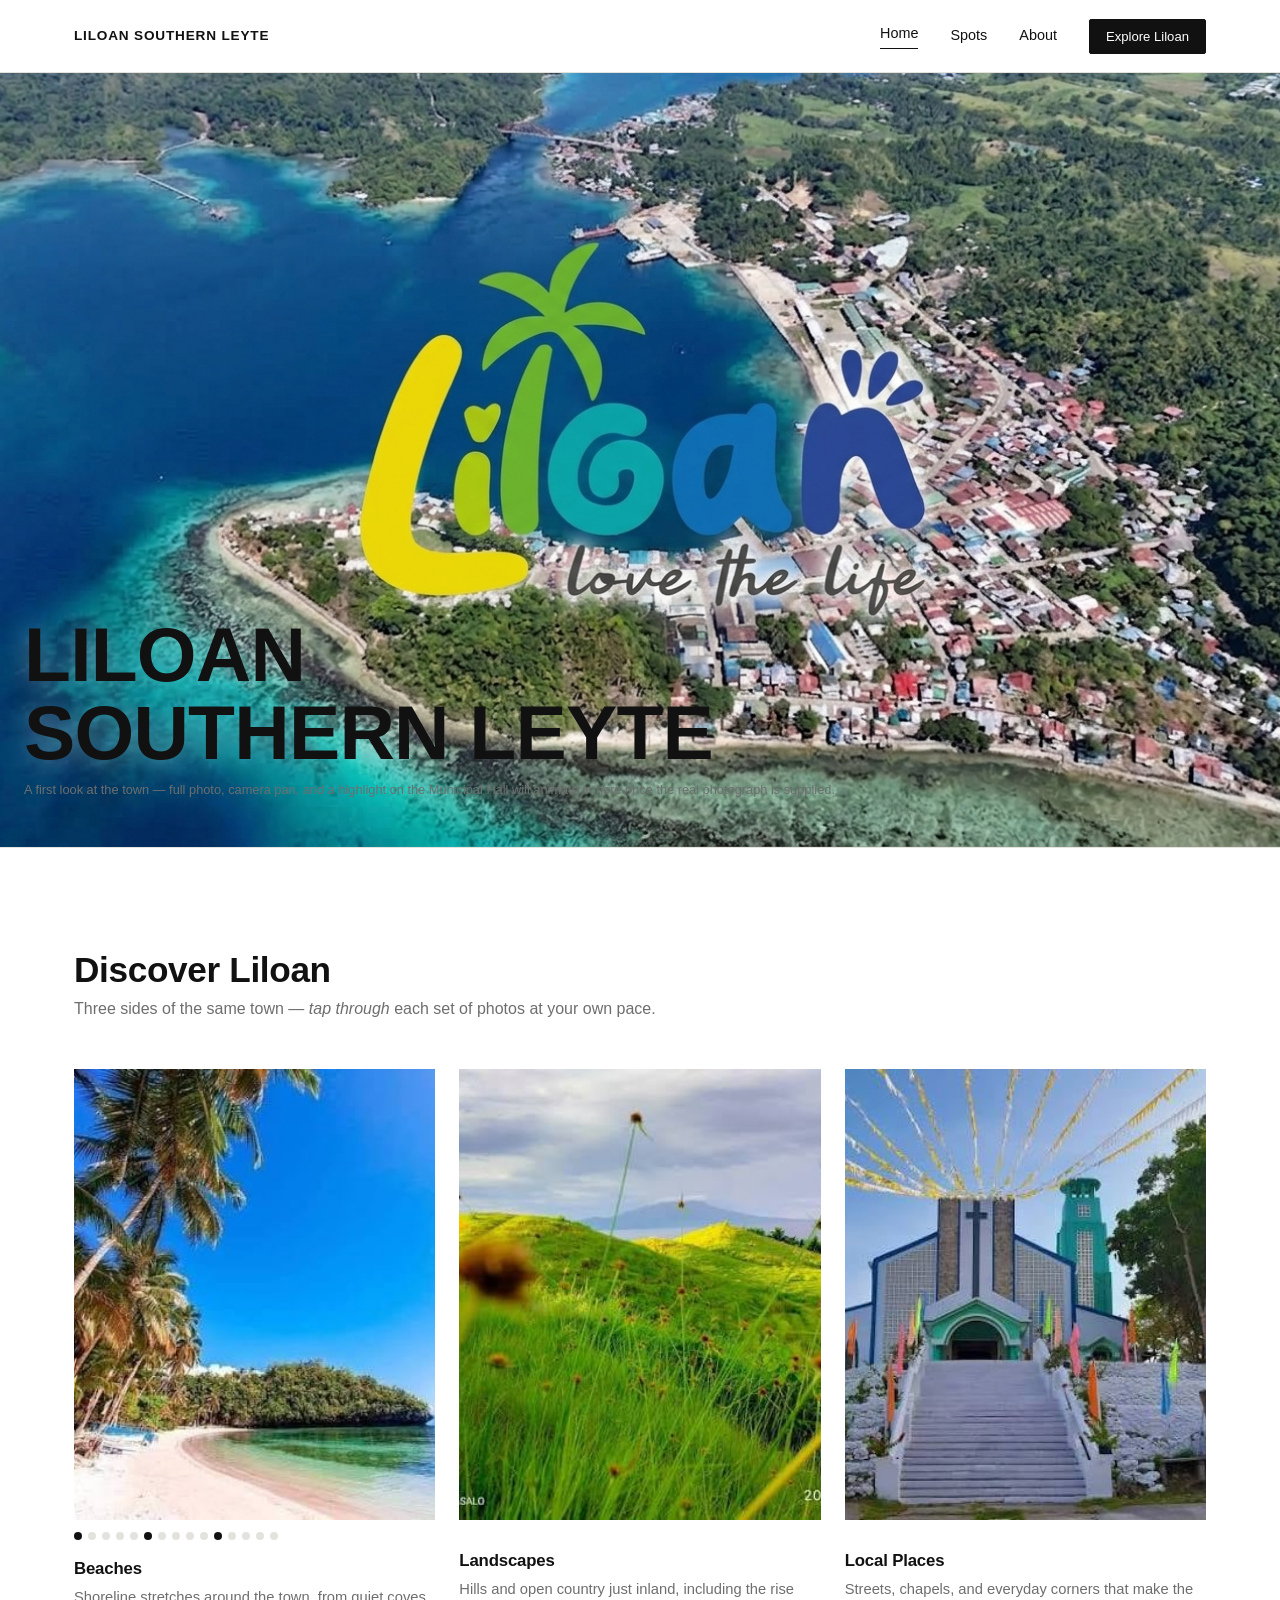
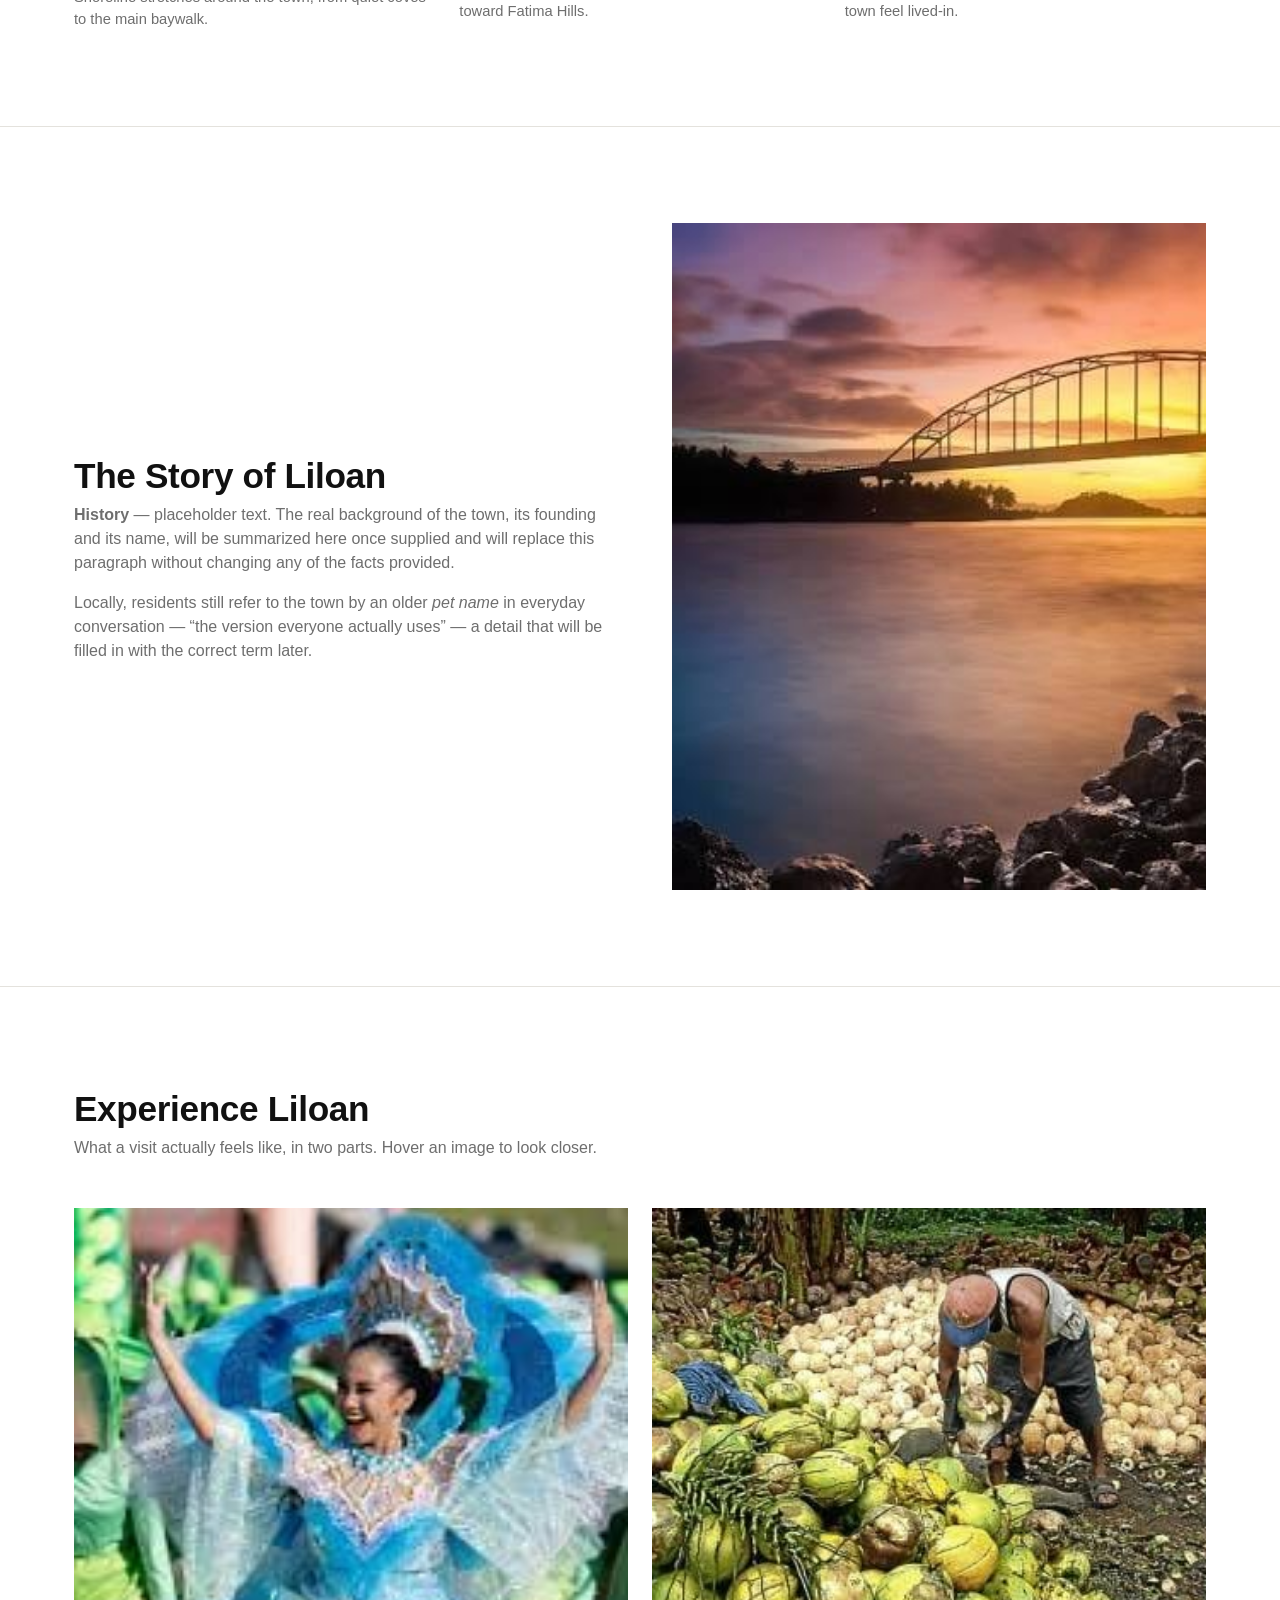
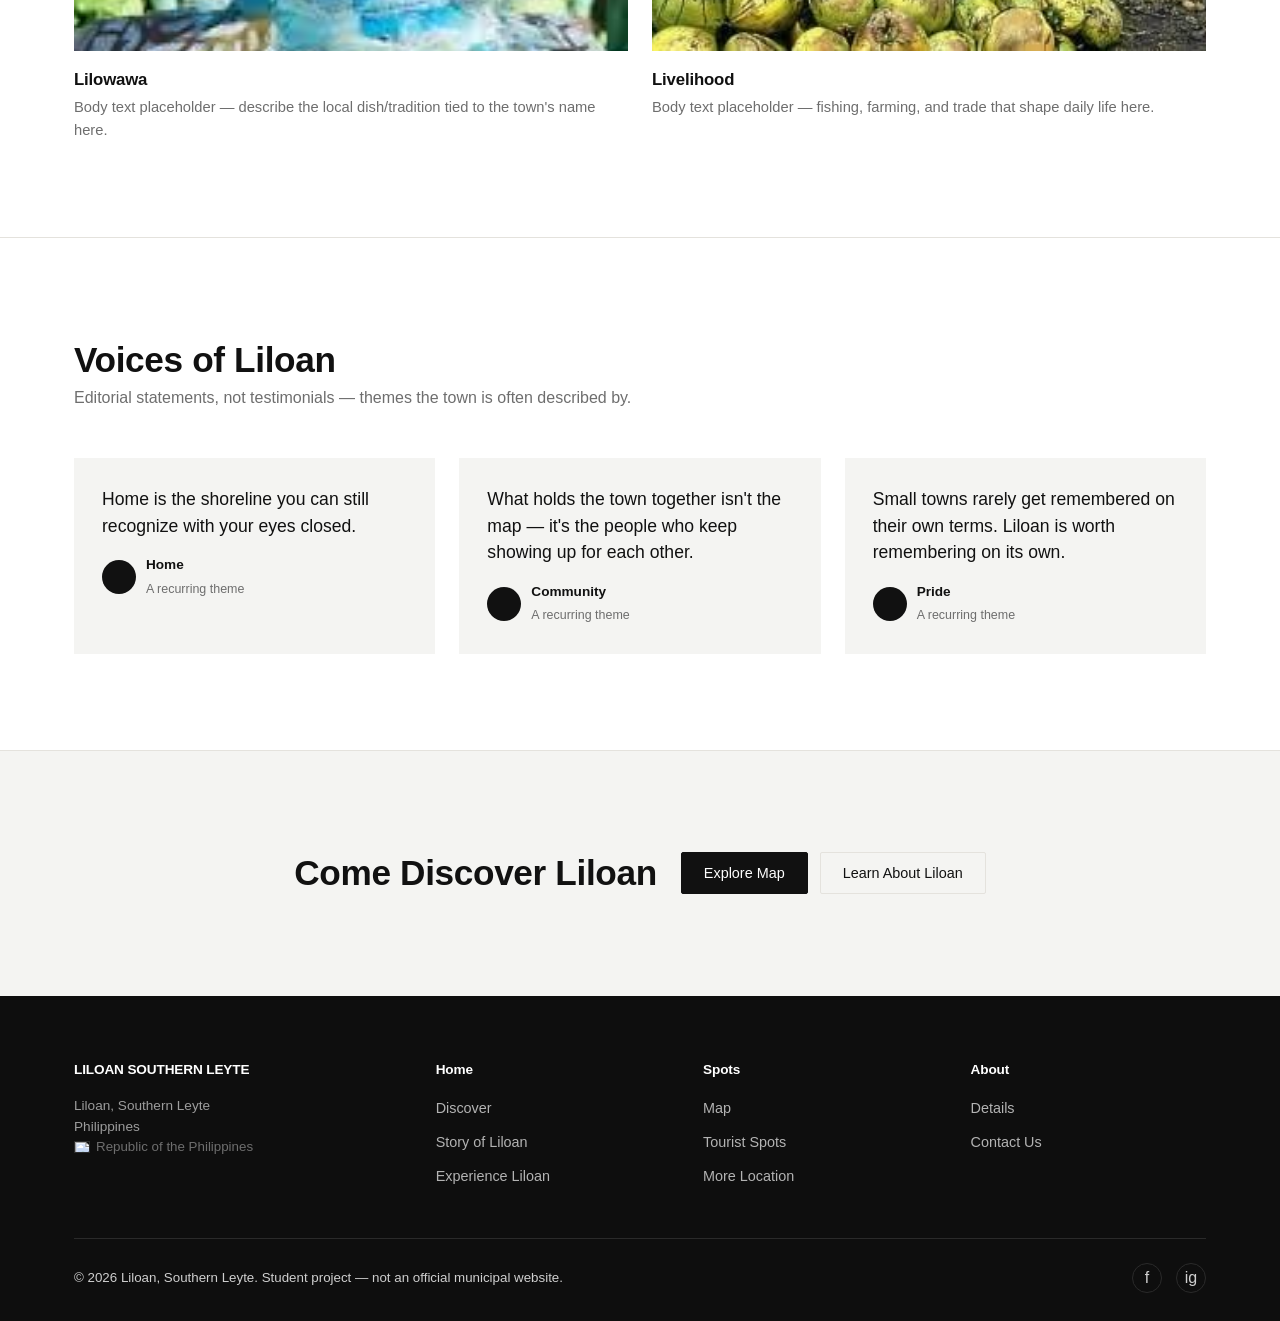
==== index.html @ 92323615 "Updated Webpage" ====
<!DOCTYPE html>
<html lang="en">
<head>
<meta charset="UTF-8">
<meta name="viewport" content="width=device-width, initial-scale=1.0">
<!-- Page title: assignment requirement <title> -->
<title>Liloan, Southern Leyte — My Hometown</title>
<link rel="icon" href="assets/icons/favicon.ico" type="image/x-icon">
<link rel="stylesheet" href="css/style.css">
</head>
<body>

<!-- ============================= HEADER / NAV ============================= -->
<header class="site-header">
  <div class="wrap">
    <a href="index.html" class="wordmark" title="Back to homepage">LILOAN SOUTHERN LEYTE</a>

    <button class="nav-toggle" id="navToggle" aria-label="Toggle menu" aria-expanded="false">
      <span></span><span></span><span></span>
    </button>

    <!-- Bookmarks: in-page anchors on the home page itself -->
    <nav class="main-nav" id="mainNav">
      <a href="index.html" aria-current="page" title="Home" target="_self">Home</a>
      <a href="map.html" title="See the tourist spots on the map">Spots</a>
      <a href="about.html" title="About Liloan">About</a>
      <button class="btn btn-primary btn-sm" onclick="location.href='map.html'">Explore Liloan</button>
    </nav>
  </div>
</header>

<!-- ============================= HERO ============================= -->
<!-- Hero photo is a placeholder. Replace assets/images/hero/hero_liloan_view.jpg
     with the real photograph; keep the same filename or update the src below. -->
<section class="hero" style="padding:0;">
  <picture>
    <source media="(max-width: 680px)" srcset="assets/images/hero/hero_liloan_view.jpg">
    <img src="assets/images/hero/hero_liloan_view.jpg"
         alt="Placeholder hero photograph — to be replaced with a view of Liloan featuring the Municipal Hall"
         width="1600" height="1000">
  </picture>
  <div class="hero-copy">
    <h1>LILOAN<br>SOUTHERN LEYTE</h1>
    <p class="hero-hall-note">A first look at the town — full photo, camera pan, and a highlight on the Municipal Hall will animate in here once the real photograph is supplied.</p>
  </div>
</section>

<!-- ============================= DISCOVER LILOAN ============================= -->
<section id="discover">
  <div class="wrap">
    <div class="section-head">
      <h2>Discover Liloan</h2>
      <p>Three sides of the same town — <em>tap through</em> each set of photos at your own pace.</p>
    </div>

    <div class="discover-grid">

      <!-- Beaches gallery -->
      <div class="gallery" data-gallery data-autoplay="4200">
        <div class="gallery-frame">
          <img src="assets/images/discover/beaches/Beach_1.jpg" alt="Beaches in Liloan — photo 1" width="1200" height="1500" class="is-active">
          <img src="assets/images/discover/beaches/Beach_2.jpg" alt="Beaches in Liloan — photo 2" width="1200" height="1500">
          <img src="assets/images/discover/beaches/Beach_3.jpg" alt="Beaches in Liloan — photo 3" width="1200" height="1500">
          <img src="assets/images/discover/beaches/Beach_4.jpg" alt="Beaches in Liloan — photo 4" width="1200" height="1500">
          <img src="assets/images/discover/beaches/Beach_5.jpg" alt="Beaches in Liloan — photo 5" width="1200" height="1500">
        </div>
        <div class="gallery-dots" data-dots></div>
        <h3>Beaches</h3>
        <p>Shoreline stretches around the town, from quiet coves to the main baywalk.</p>
      </div>

      <!-- Landscapes gallery -->
      <div class="gallery" data-gallery data-autoplay="4800">
        <div class="gallery-frame">
          <img src="assets/images/discover/landscapes/Landscape_1.jpg" alt="Landscapes in Liloan — photo 1" width="1200" height="1500" class="is-active">
          <img src="assets/images/discover/landscapes/Landscape_2.jpg" alt="Landscapes in Liloan — photo 2" width="1200" height="1500">
          <img src="assets/images/discover/landscapes/Landscape_3.jpg" alt="Landscapes in Liloan — photo 3" width="1200" height="1500">
          <img src="assets/images/discover/landscapes/Landscape_4.jpg" alt="Landscapes in Liloan — photo 4" width="1200" height="1500">
          <img src="assets/images/discover/landscapes/Landscape_5.jpg" alt="Landscapes in Liloan — photo 5" width="1200" height="1500">
        </div>
        <div class="gallery-dots" data-dots></div>
        <h3>Landscapes</h3>
        <p>Hills and open country just inland, including the rise toward Fatima Hills.</p>
      </div>

      <!-- Local Places gallery -->
      <div class="gallery" data-gallery data-autoplay="5300">
        <div class="gallery-frame">
          <img src="assets/images/discover/local/Local_Places_1.jpg" alt="Local places in Liloan — photo 1" width="1200" height="1500" class="is-active">
          <img src="assets/images/discover/local/Local_Places_2.jpg" alt="Local places in Liloan — photo 2" width="1200" height="1500">
          <img src="assets/images/discover/local/Local_Places_3.jpg" alt="Local places in Liloan — photo 3" width="1200" height="1500">
          <img src="assets/images/discover/local/Local_Places_4.jpg" alt="Local places in Liloan — photo 4" width="1200" height="1500">
          <img src="assets/images/discover/local/Local_Places_5.jpg" alt="Local places in Liloan — photo 5" width="1200" height="1500">
        </div>
        <div class="gallery-dots" data-dots></div>
        <h3>Local Places</h3>
        <p>Streets, chapels, and everyday corners that make the town feel lived-in.</p>
      </div>

    </div>
  </div>
</section>

<!-- ============================= THE STORY OF LILOAN ============================= -->
<section id="story">
  <div class="wrap story-grid">
    <div>
      <h2>The Story of Liloan</h2>
      <p><b>History</b> — placeholder text. The real background of the town, its founding and its name, will be summarized here once supplied and will replace this paragraph without changing any of the facts provided.</p>
      <p>Locally, residents still refer to the town by an older <i>pet name</i> in everyday conversation — <q>the version everyone actually uses</q> — a detail that will be filled in with the correct term later.</p>
    </div>
    <div class="story-photo">
      <img src="assets/images/story/story_photo.jpg" alt="Placeholder photograph to accompany the history of Liloan" width="900" height="1100">
    </div>
  </div>
</section>

<!-- ============================= EXPERIENCE LILOAN ============================= -->
<section id="experience">
  <div class="wrap">
    <div class="section-head">
      <h2>Experience Liloan</h2>
      <p>What a visit actually feels like, in two parts. Hover an image to look closer.</p>
    </div>
    <div class="experience-grid">

      <div class="experience-card">
        <div class="experience-frame" data-gallery data-autoplay="3600">
          <img src="assets/images/experience/lilowawa_1.jpg" alt="Lilowawa experience — photo 1" width="1000" height="750" class="is-active">
          <img src="assets/images/experience/lilowawa_2.jpg" alt="Lilowawa experience — photo 2" width="1000" height="750">
          <img src="assets/images/experience/lilowawa_3.jpg" alt="Lilowawa experience — photo 3" width="1000" height="750">
          <!-- Animated GIF placeholder, required by the assignment -->
          <img src="assets/images/experience/wave-loop-placeholder.gif" alt="Animated placeholder — replace with a real motion clip or GIF of Lilowawa" width="600" height="400">
        </div>
        <h3>Lilowawa</h3>
        <p>Body text placeholder — describe the local dish/tradition tied to the town's name here.</p>
      </div>

      <div class="experience-card">
        <div class="experience-frame" data-gallery data-autoplay="4100">
          <img src="assets/images/experience/livelihood_1.jpg" alt="Livelihood in Liloan — photo 1" width="1000" height="750" class="is-active">
          <img src="assets/images/experience/livelihood_2.jpg" alt="Livelihood in Liloan — photo 2" width="1000" height="750">
        </div>
        <h3>Livelihood</h3>
        <p>Body text placeholder — fishing, farming, and trade that shape daily life here.</p>
      </div>

    </div>
  </div>
</section>

<!-- ============================= VOICES OF LILOAN ============================= -->
<section id="voices">
  <div class="wrap">
    <div class="section-head">
      <h2>Voices of Liloan</h2>
      <p>Editorial statements, not testimonials — themes the town is often described by.</p>
    </div>
    <div class="voices-grid">

      <div class="voice-card">
        <blockquote>Home is the shoreline you can still recognize with your eyes closed.</blockquote>
        <div class="voice-meta">
          <span class="dot" aria-hidden="true"></span>
          <div><strong>Home</strong><span>A recurring theme</span></div>
        </div>
      </div>

      <div class="voice-card">
        <blockquote>What holds the town together isn't the map — it's the people who keep showing up for each other.</blockquote>
        <div class="voice-meta">
          <span class="dot" aria-hidden="true"></span>
          <div><strong>Community</strong><span>A recurring theme</span></div>
        </div>
      </div>

      <div class="voice-card">
        <blockquote>Small towns rarely get remembered on their own terms. Liloan is worth remembering on its own.</blockquote>
        <div class="voice-meta">
          <span class="dot" aria-hidden="true"></span>
          <div><strong>Pride</strong><span>A recurring theme</span></div>
        </div>
      </div>

    </div>
  </div>
</section>

<!-- ============================= FINAL CTA ============================= -->
<section class="cta">
  <div class="wrap cta">
    <h2>Come Discover Liloan</h2>
    <div class="cta-actions">
      <button class="btn btn-primary" onclick="location.href='map.html'">Explore Map</button>
      <button class="btn btn-secondary" onclick="location.href='about.html'">Learn About Liloan</button>
    </div>
  </div>
</section>

<!-- ============================= FOOTER ============================= -->
<footer class="site-footer">
  <div class="wrap">
    <div class="footer-top">
      <div class="footer-brand">
        <h4>LILOAN SOUTHERN LEYTE</h4>
        <address>
          Liloan, Southern Leyte<br>
          Philippines
        </address>
        <p class="flag-credit">
          <!-- Image-as-link + absolute image URL, both assignment requirements -->
          <a href="https://en.wikipedia.org/wiki/Philippines" target="_blank" title="About the Philippines">
            <img src="https://upload.wikimedia.org/wikipedia/commons/9/99/Flag_of_the_Philippines.svg" alt="Flag of the Philippines" width="16" height="11">
          </a>
          <small>Republic of the Philippines</small>
        </p>
      </div>
      <div>
        <h4>Home</h4>
        <ul>
          <li><a href="index.html#discover">Discover</a></li>
          <li><a href="index.html#story">Story of Liloan</a></li>
          <li><a href="index.html#experience">Experience Liloan</a></li>
        </ul>
      </div>
      <div>
        <h4>Spots</h4>
        <ul>
          <li><a href="map.html">Map</a></li>
          <li><a href="map.html#tourist-spots">Tourist Spots</a></li>
          <li><a href="map.html#must-visit">More Location</a></li>
        </ul>
      </div>
      <div>
        <h4>About</h4>
        <ul>
          <li><a href="about.html#details">Details</a></li>
          <li><a href="about.html#contact">Contact Us</a></li>
        </ul>
      </div>
    </div>
    <div class="footer-bottom">
      <small>&copy; 2026 Liloan, Southern Leyte. Student project — not an official municipal website.</small>
      <div class="social-row">
        <a href="https://facebook.com" target="_blank" title="Facebook (placeholder link)">f</a>
        <a href="https://instagram.com" target="_blank" title="Instagram (placeholder link)">ig</a>
      </div>
    </div>
  </div>
</footer>

<script>
  // Mobile nav toggle
  var navToggle = document.getElementById('navToggle');
  var mainNav = document.getElementById('mainNav');
  navToggle.addEventListener('click', function () {
    var open = mainNav.classList.toggle('is-open');
    navToggle.setAttribute('aria-expanded', open);
  });

  // Independent crossfade galleries: each [data-gallery] cycles its own <img> set
  // and, if it has .gallery-dots, builds click-to-jump dots. Each instance keeps
  // its own state, so Beaches/Landscapes/Local Places never share a timer.
  document.querySelectorAll('[data-gallery]').forEach(function (gallery) {
    var images = gallery.querySelectorAll('img');
    var dotsWrap = gallery.parentElement.querySelector('[data-dots]');
    var index = 0;

    if (dotsWrap) {
      images.forEach(function (img, i) {
        var dot = document.createElement('button');
        dot.type = 'button';
        dot.setAttribute('aria-label', 'Show photo ' + (i + 1));
        if (i === 0) dot.classList.add('is-active');
        dot.addEventListener('click', function () { show(i); });
        dotsWrap.appendChild(dot);
      });
    }

    function show(i) {
      images[index].classList.remove('is-active');
      if (dotsWrap) dotsWrap.children[index].classList.remove('is-active');
      index = i;
      images[index].classList.add('is-active');
      if (dotsWrap) dotsWrap.children[index].classList.add('is-active');
    }

    var delay = parseInt(gallery.getAttribute('data-autoplay'), 10) || 4000;
    setInterval(function () { show((index + 1) % images.length); }, delay);
  });
</script>
</body>
</html>
---- css/style.css ----
/* ==========================================================================
   LILOAN, SOUTHERN LEYTE — shared stylesheet
   One file used by index.html, map.html and about.html.
   ========================================================================== */

/* ---- Design tokens ------------------------------------------------------ */
:root {
  --ink: #111111;        /* primary text / black buttons */
  --ink-soft: #3a3a3a;    /* secondary headings on dark */
  --muted: #6e6e6e;       /* body copy on light */
  --paper: #ffffff;       /* page background */
  --panel: #f4f4f2;       /* soft light panel background */
  --line: #e4e2dd;        /* hairline borders/dividers */
  --dark: #0e0e0e;        /* footer / dark sections */
  --dark-line: #2a2a2a;   /* borders on dark sections */

  --font: -apple-system, "Segoe UI", "Helvetica Neue", Helvetica, Arial, sans-serif;

  --container: 1180px;
  --gap: 24px;
  --radius: 2px;
}

/* ---- Reset --------------------------------------------------------------- */
* { box-sizing: border-box; }
html { scroll-behavior: smooth; }
body {
  margin: 0;
  font-family: var(--font);
  color: var(--ink);
  background: var(--paper);
  line-height: 1.5;
  -webkit-font-smoothing: antialiased;
}
img { max-width: 100%; display: block; }
a { color: inherit; text-decoration: none; }
ul { list-style: none; margin: 0; padding: 0; }
button { font-family: inherit; cursor: pointer; }

.wrap {
  max-width: var(--container);
  margin: 0 auto;
  padding: 0 24px;
}

/* ---- Typography ----------------------------------------------------------- */
h1, h2, h3, h4, h5, h6 { margin: 0; font-weight: 700; letter-spacing: -0.01em; }
h1 { font-size: clamp(2.6rem, 6vw, 5rem); line-height: 1.02; }
h2 { font-size: clamp(1.6rem, 3vw, 2.2rem); }
h3 { font-size: 1.05rem; }
p { margin: 0 0 1em; color: var(--muted); }
p:last-child { margin-bottom: 0; }
.eyebrow { font-size: 0.8rem; color: var(--muted); margin: 0 0 6px; }

/* ---- Buttons --------------------------------------------------------------- */
.btn {
  display: inline-flex;
  align-items: center;
  justify-content: center;
  padding: 12px 22px;
  font-size: 0.9rem;
  border-radius: var(--radius);
  border: 1px solid var(--ink);
  background: none;
  transition: opacity 0.2s ease, transform 0.15s ease;
}
.btn:hover { opacity: 0.75; }
.btn:active { transform: scale(0.98); }
.btn-primary { background: var(--ink); color: var(--paper); }
.btn-secondary { background: var(--panel); color: var(--ink); border-color: var(--line); }
.btn-outline { background: transparent; color: var(--paper); border-color: var(--paper); }
.btn-sm { padding: 9px 16px; font-size: 0.82rem; }

/* ---- Header / nav ----------------------------------------------------------- */
.site-header {
  position: sticky;
  top: 0;
  z-index: 50;
  background: rgba(255, 255, 255, 0.92);
  backdrop-filter: blur(6px);
  border-bottom: 1px solid var(--line);
}
.site-header .wrap {
  display: flex;
  align-items: center;
  justify-content: space-between;
  height: 72px;
}
.wordmark {
  font-size: 0.85rem;
  font-weight: 700;
  letter-spacing: 0.06em;
}
.main-nav { display: flex; align-items: center; gap: 32px; }
.main-nav a { font-size: 0.9rem; }
.main-nav a[aria-current="page"] { border-bottom: 1px solid var(--ink); padding-bottom: 3px; }
.nav-toggle {
  display: none;
  border: none;
  background: none;
  padding: 6px;
}
.nav-toggle span {
  display: block;
  width: 22px;
  height: 2px;
  background: var(--ink);
  margin: 5px 0;
}

/* ---- Hero (Home) ------------------------------------------------------------- */
.hero {
  position: relative;
  height: 86vh;
  min-height: 460px;
  overflow: hidden;
  background: #d8d5cc;
}
.hero picture, .hero img {
  width: 100%;
  height: 100%;
  object-fit: cover;
  animation: hero-pan 18s ease-in-out infinite alternate;
}
@keyframes hero-pan {
  from { transform: scale(1.04) translate(0, 0); }
  to   { transform: scale(1.12) translate(-1.5%, -1%); }
}
@media (prefers-reduced-motion: reduce) {
  .hero img { animation: none; }
}
.hero-copy {
  position: absolute;
  left: 0;
  right: 0;
  bottom: 48px;
  padding: 0 24px;
}
.hero-copy h1 {
  color: #111;
  text-shadow: 0 2px 24px rgba(255, 255, 255, 0.35);
}
.hero-hall-note {
  color: var(--muted);
  font-size: 0.8rem;
  margin-top: 8px;
}

/* ---- Section spacing --------------------------------------------------------- */
section { padding: 96px 0; }
section + section { border-top: 1px solid var(--line); }
.section-head { margin-bottom: 48px; max-width: 640px; }

/* ---- Discover Liloan (independent galleries) ---------------------------------- */
.discover-grid {
  display: grid;
  grid-template-columns: repeat(3, 1fr);
  gap: var(--gap);
}
.gallery {
  display: flex;
  flex-direction: column;
}
.gallery-frame {
  position: relative;
  aspect-ratio: 4 / 5;
  overflow: hidden;
  background: var(--panel);
}
.gallery-frame img {
  position: absolute;
  inset: 0;
  width: 100%;
  height: 100%;
  object-fit: cover;
  opacity: 0;
  transition: opacity 0.6s ease;
}
.gallery-frame img.is-active { opacity: 1; }
.gallery-dots {
  display: flex;
  gap: 6px;
  margin-top: 12px;
}
.gallery-dots button {
  width: 8px;
  height: 8px;
  border-radius: 50%;
  border: none;
  background: var(--line);
  padding: 0;
}
.gallery-dots button.is-active { background: var(--ink); }
.gallery h3 { margin-top: 16px; }
.gallery p { margin-top: 4px; font-size: 0.92rem; }

/* ---- Story of Liloan ------------------------------------------------------------ */
.story-grid {
  display: grid;
  grid-template-columns: 1fr 1fr;
  gap: 64px;
  align-items: center;
}
.story-photo { aspect-ratio: 4 / 5; overflow: hidden; background: var(--panel); }
.story-photo img { width: 100%; height: 100%; object-fit: cover; }

/* ---- Experience Liloan (crossfade + hover zoom) --------------------------------- */
.experience-grid {
  display: grid;
  grid-template-columns: 1fr 1fr;
  gap: var(--gap);
}
.experience-card { display: flex; flex-direction: column; }
.experience-frame {
  position: relative;
  aspect-ratio: 5 / 4;
  overflow: hidden;
  background: var(--panel);
}
.experience-frame img {
  position: absolute;
  inset: 0;
  width: 100%;
  height: 100%;
  object-fit: cover;
  opacity: 0;
  transition: opacity 1.2s ease, transform 0.5s ease;
}
.experience-frame img.is-active { opacity: 1; }
.experience-frame:hover img.is-active { transform: scale(1.06); }
.experience-card h3 { margin-top: 16px; }
.experience-card p { margin-top: 4px; font-size: 0.92rem; }

/* ---- Voices of Liloan -------------------------------------------------------------- */
.voices-grid {
  display: grid;
  grid-template-columns: repeat(3, 1fr);
  gap: var(--gap);
}
.voice-card {
  padding: 28px;
  background: var(--panel);
  display: flex;
  flex-direction: column;
  gap: 16px;
}
.voice-card blockquote { margin: 0; font-size: 1.1rem; }
.voice-meta { display: flex; align-items: center; gap: 10px; }
.voice-meta .dot {
  width: 34px; height: 34px; border-radius: 50%;
  background: var(--ink); flex-shrink: 0;
}
.voice-meta strong { display: block; font-size: 0.85rem; }
.voice-meta span { font-size: 0.78rem; color: var(--muted); }

/* ---- Final CTA -------------------------------------------------------------------- */
.cta {
  background: var(--panel);
  display: flex;
  align-items: center;
  justify-content: space-between;
  gap: 24px;
  flex-wrap: wrap;
}
.cta-actions { display: flex; gap: 12px; }

/* ---- Footer ------------------------------------------------------------------------ */
.site-footer {
  background: var(--dark);
  color: #cfcfcf;
  padding: 64px 0 28px;
}
.footer-top {
  display: grid;
  grid-template-columns: 1.4fr repeat(3, 1fr);
  gap: 32px;
  padding-bottom: 40px;
  border-bottom: 1px solid var(--dark-line);
}
.footer-top h4 { color: #fff; font-size: 0.85rem; margin-bottom: 16px; }
.footer-top ul li { margin-bottom: 10px; }
.footer-top a { color: #b3b3b3; font-size: 0.9rem; }
.footer-top a:hover { color: #fff; }
.footer-brand address { font-style: normal; color: #9c9c9c; font-size: 0.85rem; }
.footer-bottom {
  display: flex;
  align-items: center;
  justify-content: space-between;
  padding-top: 24px;
  flex-wrap: wrap;
  gap: 12px;
}
.social-row { display: flex; gap: 14px; }
.social-row a {
  width: 30px; height: 30px;
  border: 1px solid var(--dark-line);
  border-radius: 50%;
  display: flex; align-items: center; justify-content: center;
}
.flag-credit { display: inline-flex; align-items: center; gap: 6px; }
.flag-credit img { width: 16px; height: auto; border: 1px solid var(--dark-line); }

/* ---- Page hero banner (Map / About) -------------------------------------------------- */
.page-hero {
  position: relative;
  padding: 120px 0 64px;
  background: var(--dark);
  color: #fff;
}
.page-hero p { color: #b8b8b8; max-width: 560px; }

/* ---- Interactive hometown image map ---------------------------------------------------- */
.map-figure {
  position: relative;
  max-width: 900px;
  margin: 0 auto;
  background: var(--panel);
}
.map-figure img { width: 100%; height: auto; }
.map-figure area { cursor: pointer; }

/* Black location-pin icon (teardrop with a white center dot),
   drawn as an inline SVG data-URI so no extra image file is
   needed. Anchored so the TIP of the pin sits exactly on the
   left/top percentage coordinate set inline on each pin in map.html. */
.map-pin {
  position: absolute;
  width: 22px;
  height: 30px;
  transform: translate(-50%, -100%);
  background-image: url("data:image/svg+xml;utf8,<svg xmlns='http://www.w3.org/2000/svg' viewBox='0 0 24 32'><path d='M12 0C5.4 0 0 5.4 0 12c0 8.5 12 20 12 20s12-11.5 12-20C24 5.4 18.6 0 12 0z' fill='%23111111'/><circle cx='12' cy='12' r='4.5' fill='%23ffffff'/></svg>");
  background-repeat: no-repeat;
  background-size: contain;
  pointer-events: none; /* clicks/hover pass through to the real <area> hotspot */
  transition: transform 0.15s ease;
  filter: drop-shadow(0 1px 1px rgba(0,0,0,0.25));
}
/* Pin "lifts" slightly while its matching <area> is hovered. */
.map-pin.is-active {
  transform: translate(-50%, -100%) scale(1.2);
}

/* The browser's own default focus outline on an <area> is a thin
   dark line, which disappears when it lands on top of our solid
   black pin icon. Override it with a color that stays visible no
   matter what it's sitting on — this is what shows when you Tab
   through the map. */
#liloan-map area:focus {
  outline: 3px solid #ff3b30;
  outline-offset: 1px;
}

/* Floating hover card: follows the cursor, shows the spot's
   photo with its name printed directly on the image (bottom
   caption bar) instead of a plain text bubble. */
.map-tip {
  position: fixed;
  left: 0;
  top: 0;
  pointer-events: none;
  transform: translate(-50%, -130%) scale(0.96);
  opacity: 0;
  transition: opacity 0.15s ease, transform 0.15s ease;
  z-index: 60;
}
.map-tip.is-visible {
  opacity: 1;
  transform: translate(-50%, -140%) scale(1);
}
.map-tip-photo {
  position: relative;
  width: 180px;
  aspect-ratio: 4 / 3;
  overflow: hidden;
  background: var(--paper);
  border: 1px solid var(--ink);
}
.map-tip-photo img {
  width: 100%;
  height: 100%;
  object-fit: cover;
  display: block;
}
.map-tip-name {
  position: absolute;
  left: 0;
  right: 0;
  bottom: 0;
  padding: 8px 10px;
  background: rgba(17, 17, 17, 0.82);
  color: #fff;
  font-size: 0.72rem;
  font-weight: 600;
  letter-spacing: 0.04em;
  text-transform: uppercase;
  line-height: 1.3;
}
/* No real "hover" on touch devices — hide the card there so it
   doesn't get stuck on screen after a tap. */
@media (hover: none) {
  .map-tip { display: none; }
}

.map-hint { text-align: center; font-size: 0.82rem; color: var(--muted); margin-top: 16px; }

/* ---- Tourist spot list (alternating rows) ------------------------------------------------ */
.spot-row {
  display: grid;
  grid-template-columns: 1fr 1fr;
  gap: 48px;
  align-items: center;
  padding: 48px 0;
}
.spot-row:not(:first-child) { border-top: 1px solid var(--line); }
.spot-row:nth-child(even) .spot-photo { order: 2; }
.spot-photo { aspect-ratio: 4 / 3; overflow: hidden; background: var(--panel); }
.spot-photo img { width: 100%; height: 100%; object-fit: cover; }
.spot-actions { display: flex; gap: 10px; margin-top: 20px; }

/* Plain hover zoom on the existing spot photos — no extra markup, just a
   subtle scale-up on the image that's already there in each row. */
.spot-photo img { transition: transform 0.5s ease; }
.spot-photo:hover img { transform: scale(1.06); }

/* ---- Must-visit waveform showcase -----------------------------------------------------
   Center-alignment technique: .wave-track is a flex row with align-items:center, so every
   .wave-item shares the same horizontal centerline automatically regardless of its own
   height — flexbox centers each child on the cross-axis independently of the others.
   Changing --wave-h (height) never moves that shared center. The idle "breathing" motion
   and the hover/focus/tap expansion both use `transform`, which never affects layout, so
   they can never shift the centerline either — only scale visually around it. */
.waveform { padding: 8px 0 4px; }
.wave-track {
  display: flex;
  align-items: center;         /* <- the shared centerline */
  justify-content: center;
  gap: 14px;
  height: 340px;
  padding: 0 4px;
}
.wave-item {
  position: relative;
  flex: 0 1 17%;
  min-width: 70px;
  height: calc(var(--wave-h, 0.6) * 100%);
  border: none;
  padding: 0;
  border-radius: 10px;
  overflow: hidden;
  cursor: pointer;
  background: var(--panel);
  transform: scaleY(1);
  transform-origin: center;    /* grows/shrinks around its own center, never the bottom */
  box-shadow: 0 6px 20px rgba(0, 0, 0, 0.08);
  transition: flex-basis 0.55s cubic-bezier(0.22, 1, 0.36, 1),
              transform 0.45s cubic-bezier(0.22, 1, 0.36, 1),
              box-shadow 0.45s ease;
  animation: wave-breathe 7s ease-in-out infinite;
  animation-delay: var(--wave-delay, 0s);
}
.wave-item img {
  width: 100%;
  height: 100%;
  object-fit: cover;
  display: block;
}

/* Idle "living waveform" motion — purely visual (transform), centerline never moves. */
@keyframes wave-breathe {
  0%, 100% { transform: scaleY(1); }
  50%      { transform: scaleY(1.07); }
}

/* Hover / keyboard focus / tap: the target item widens and its own animation pauses
   so the interactive state reads clearly; the rest of the row recedes slightly. */
.wave-track.has-active .wave-item {
  animation-play-state: paused;
  transform: scaleY(0.92);
  opacity: 0.55;
}
.wave-item.is-active {
  flex-basis: 40%;
  transform: scaleY(1.05) !important;
  opacity: 1 !important;
  box-shadow: 0 14px 34px rgba(0, 0, 0, 0.22);
  z-index: 2;
}

/* Details panel — overlaid on the photo, not a separate block, so the image stays the
   main visual focus. Fades/moves in only for the active item. */
.wave-caption {
  position: absolute;
  left: 0; right: 0; bottom: 0;
  display: flex;
  flex-direction: column;
  gap: 4px;
  padding: 18px 16px 16px;
  background: linear-gradient(to top, rgba(0, 0, 0, 0.82), rgba(0, 0, 0, 0));
  color: #fff;
  text-align: left;
  opacity: 0;
  transform: translateY(10px);
  transition: opacity 0.35s ease, transform 0.35s ease;
  pointer-events: none;
}
.wave-item.is-active .wave-caption {
  opacity: 1;
  transform: translateY(0);
}
.wave-caption strong { font-size: 0.95rem; line-height: 1.25; }
.wave-caption .wave-desc { font-size: 0.78rem; color: #e6e6e3; line-height: 1.4; }
.wave-caption .wave-location { font-size: 0.75rem; color: #cfcfca; }

@media (prefers-reduced-motion: reduce) {
  .wave-item { animation: none; }
}

@media (max-width: 960px) {
  .wave-track { height: 260px; gap: 10px; }
  .wave-item.is-active { flex-basis: 55%; }
}
@media (max-width: 680px) {
  .wave-track {
    height: 220px;
    overflow-x: auto;
    justify-content: flex-start;
    scroll-snap-type: x proximity;
    padding: 0 12px;
  }
  .wave-item { flex: 0 0 30%; min-width: 90px; scroll-snap-align: center; }
  .wave-item.is-active { flex: 0 0 62%; }
  .wave-caption strong { font-size: 0.85rem; }
  .wave-caption .wave-desc { display: none; } /* keep the mobile card compact */
}

/* ---- About page ---------------------------------------------------------------------------- */
.about-intro {
  display: grid;
  grid-template-columns: 1.1fr 0.9fr;
  gap: 56px;
  align-items: start;
}
.about-choice { padding: 28px 0; border-top: 1px solid var(--line); }
.about-choice:last-of-type { border-bottom: 1px solid var(--line); }
.about-choice h3 { margin-bottom: 6px; }
.about-choice p { margin-bottom: 16px; }
.about-photo { aspect-ratio: 3 / 4; overflow: hidden; background: var(--panel); }
.about-photo img { width: 100%; height: 100%; object-fit: cover; }

.detail-panel {
  margin-top: 64px;
  padding-top: 64px;
  border-top: 1px solid var(--line);
  display: none;
}
.detail-panel.is-visible { display: block; }

.officials-grid {
  display: grid;
  grid-template-columns: 1fr 1fr;
  gap: 40px;
}
.official { margin-bottom: 20px; }
.official strong { display: block; }
.official span { font-size: 0.82rem; color: var(--muted); }
.sb-list li { margin-bottom: 8px; }

table.population-table {
  width: 100%;
  border-collapse: collapse;
  margin-top: 24px;
}
.population-table th, .population-table td {
  text-align: left;
  padding: 12px 8px;
  border-bottom: 1px solid var(--line);
  font-size: 0.92rem;
}
.population-table th { color: var(--muted); font-weight: 600; font-size: 0.8rem; }

.contact-grid {
  display: grid;
  grid-template-columns: 1fr 1fr;
  gap: 48px;
}
.contact-form { display: grid; gap: 14px; }
.contact-form input, .contact-form textarea {
  width: 100%;
  padding: 12px 14px;
  border: 1px solid var(--line);
  border-radius: var(--radius);
  font-family: inherit;
  font-size: 0.9rem;
}
.contact-form label { font-size: 0.82rem; color: var(--muted); display: block; margin-bottom: 4px; }
pre.office-hours {
  background: var(--panel);
  padding: 16px;
  font-size: 0.85rem;
  font-family: "SFMono-Regular", Consolas, monospace;
  overflow-x: auto;
}
.bdo-demo { font-size: 0.78rem; color: var(--muted); display: flex; gap: 18px; margin-top: 10px; }

/* ---- Utility --------------------------------------------------------------------------------- */
hr.divider { border: none; border-top: 1px solid var(--line); margin: 64px 0 0; }
.text-center { text-align: center; }

/* ---- Responsive ------------------------------------------------------------------------------- */
@media (max-width: 960px) {
  .discover-grid, .voices-grid { grid-template-columns: 1fr 1fr; }
  .story-grid, .experience-grid, .about-intro, .contact-grid, .officials-grid {
    grid-template-columns: 1fr;
  }
  .spot-row { grid-template-columns: 1fr; }
  .spot-row:nth-child(even) .spot-photo { order: 0; }
  .footer-top { grid-template-columns: 1fr 1fr; }
}
@media (max-width: 680px) {
  .main-nav { position: fixed; inset: 72px 0 0 0; background: var(--paper); flex-direction: column; align-items: flex-start; padding: 24px; gap: 20px; transform: translateX(100%); transition: transform 0.25s ease; }
  .main-nav.is-open { transform: translateX(0); }
  .nav-toggle { display: block; }
  .discover-grid, .voices-grid { grid-template-columns: 1fr; }
  section { padding: 64px 0; }
  .footer-top { grid-template-columns: 1fr; gap: 28px; }
  .cta { flex-direction: column; align-items: flex-start; }
}
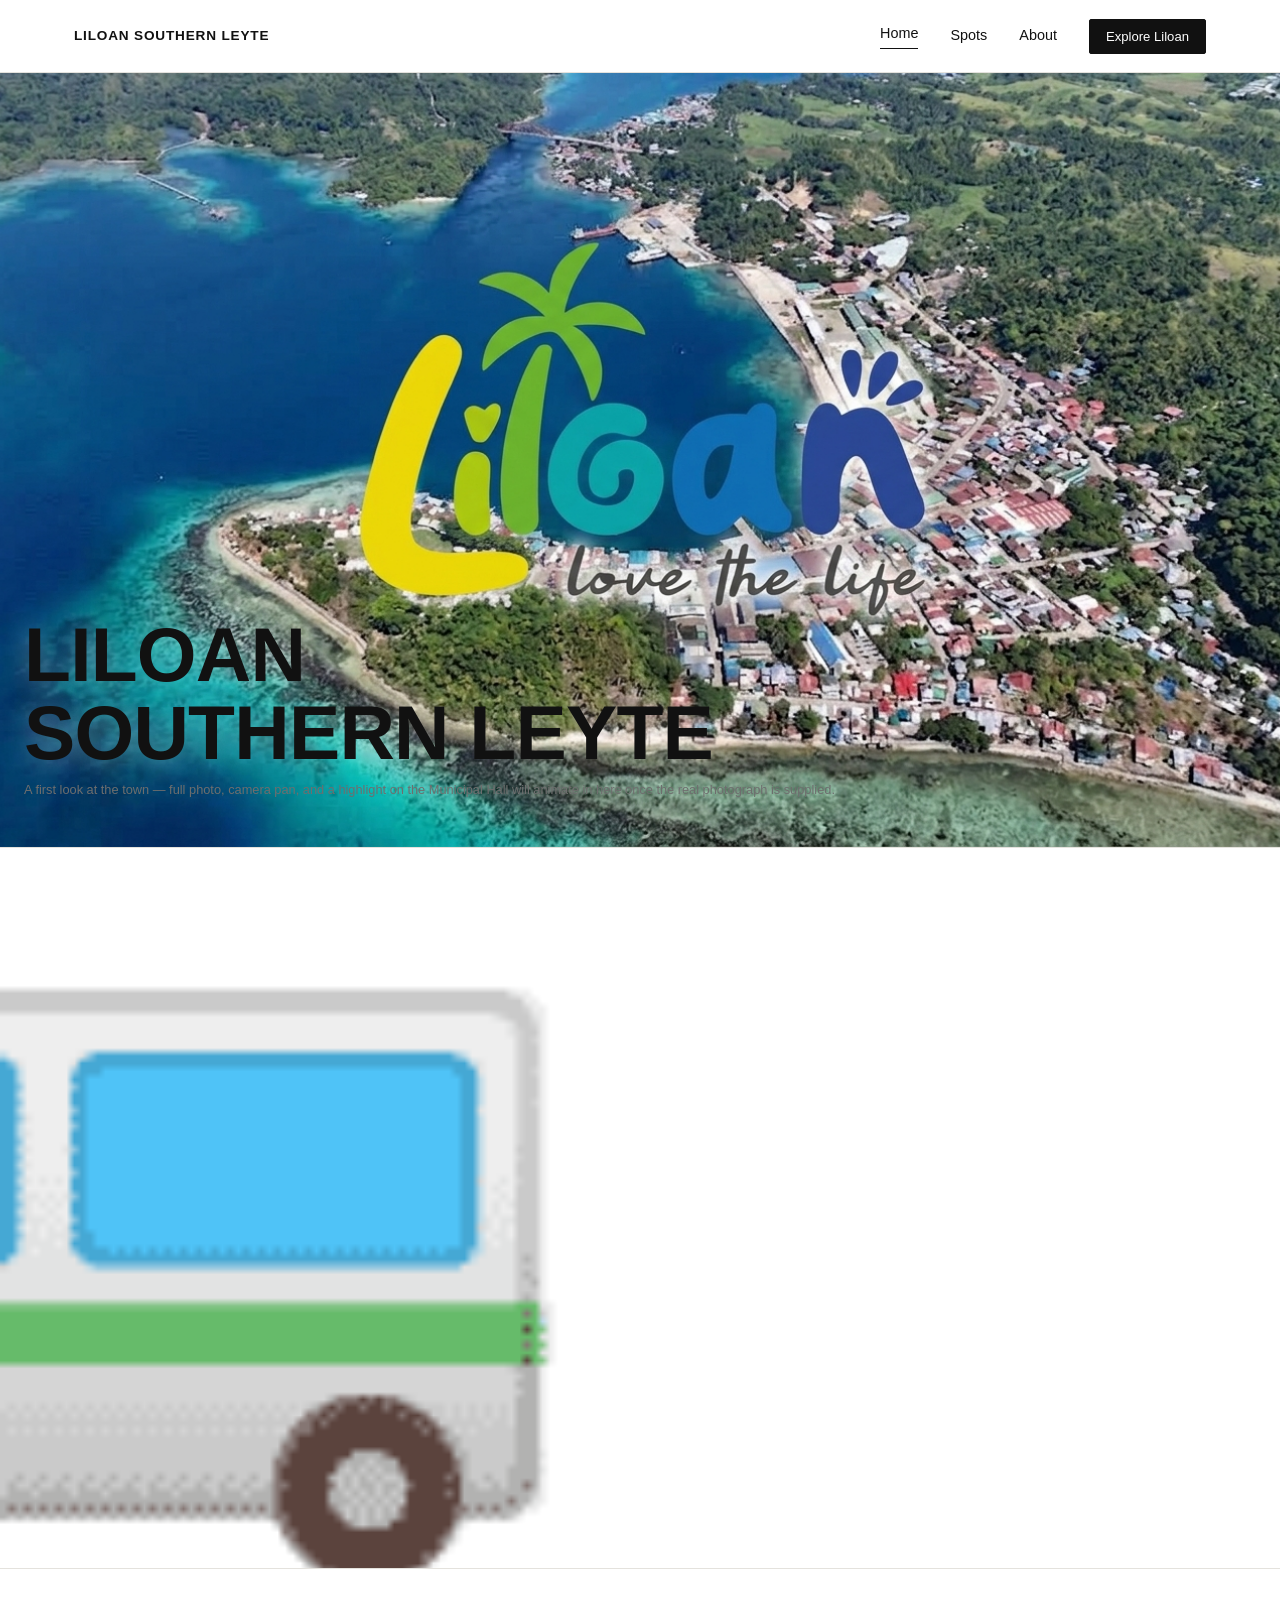
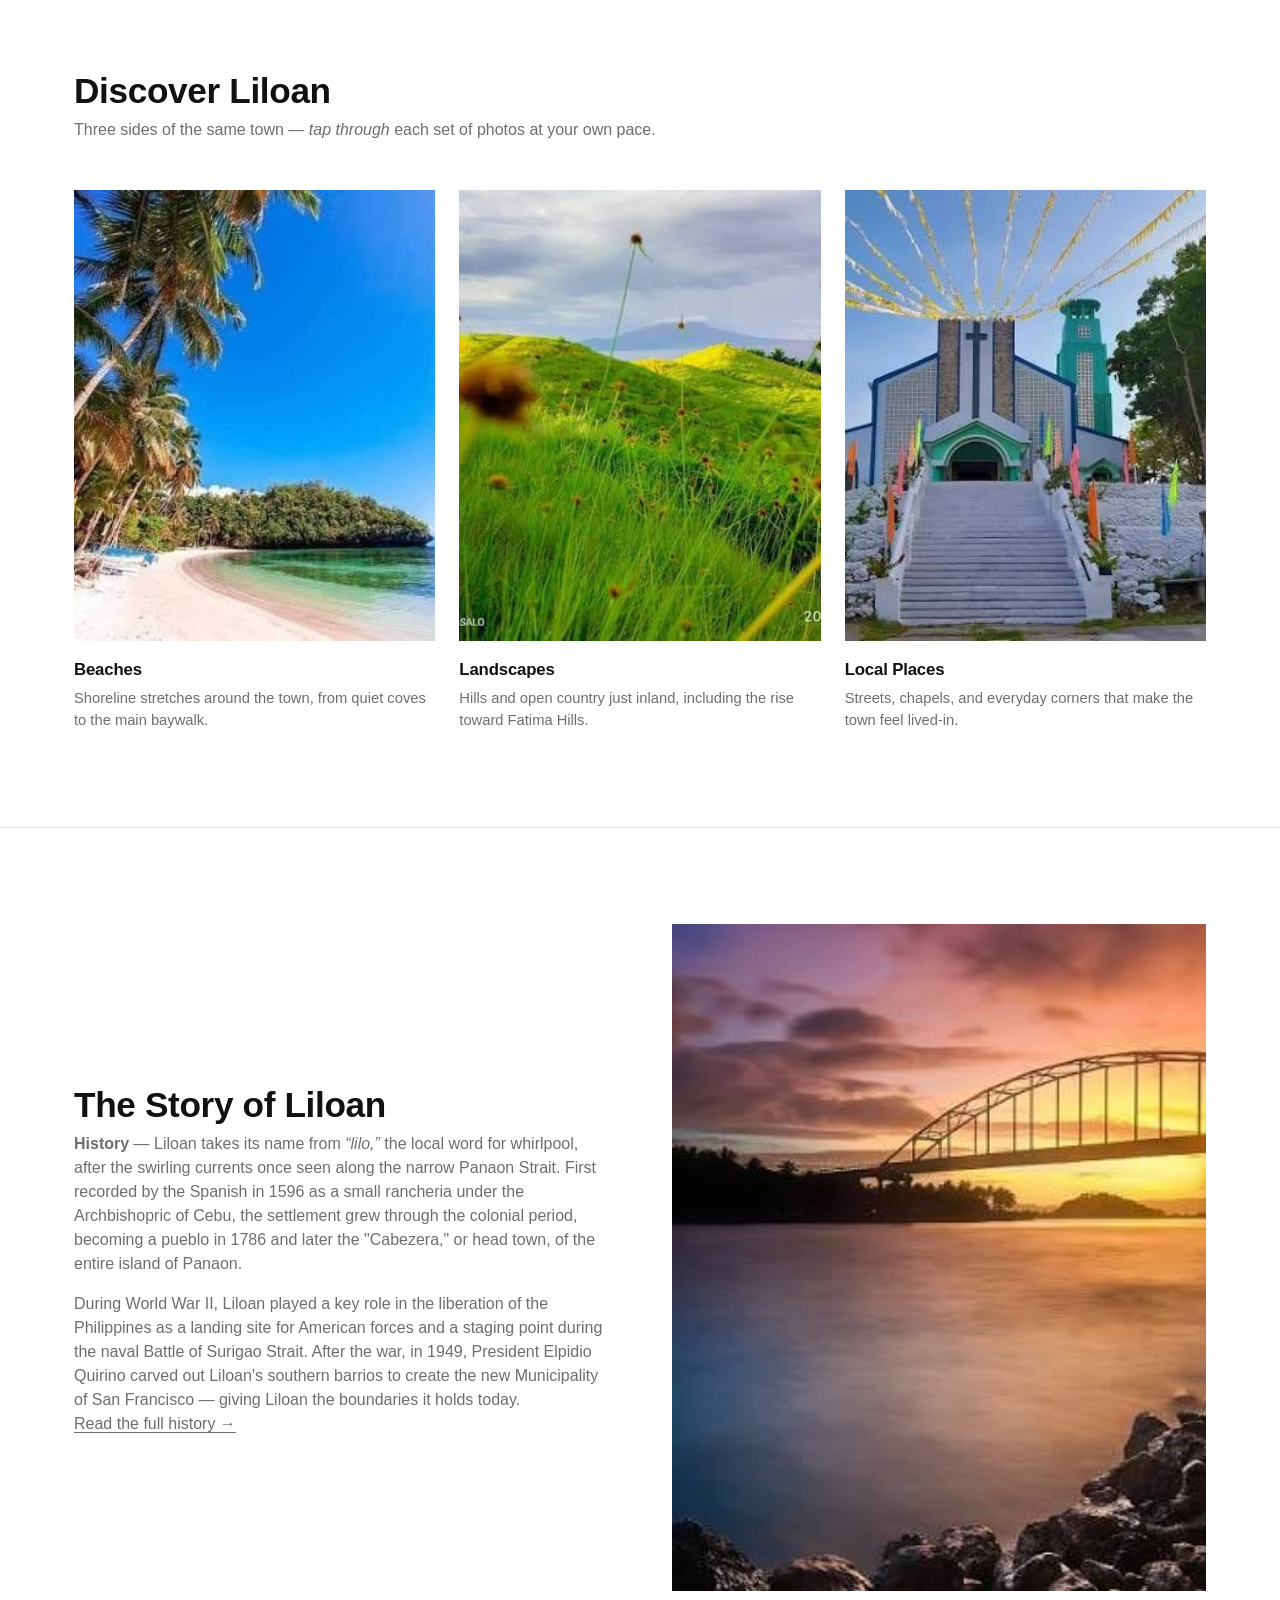
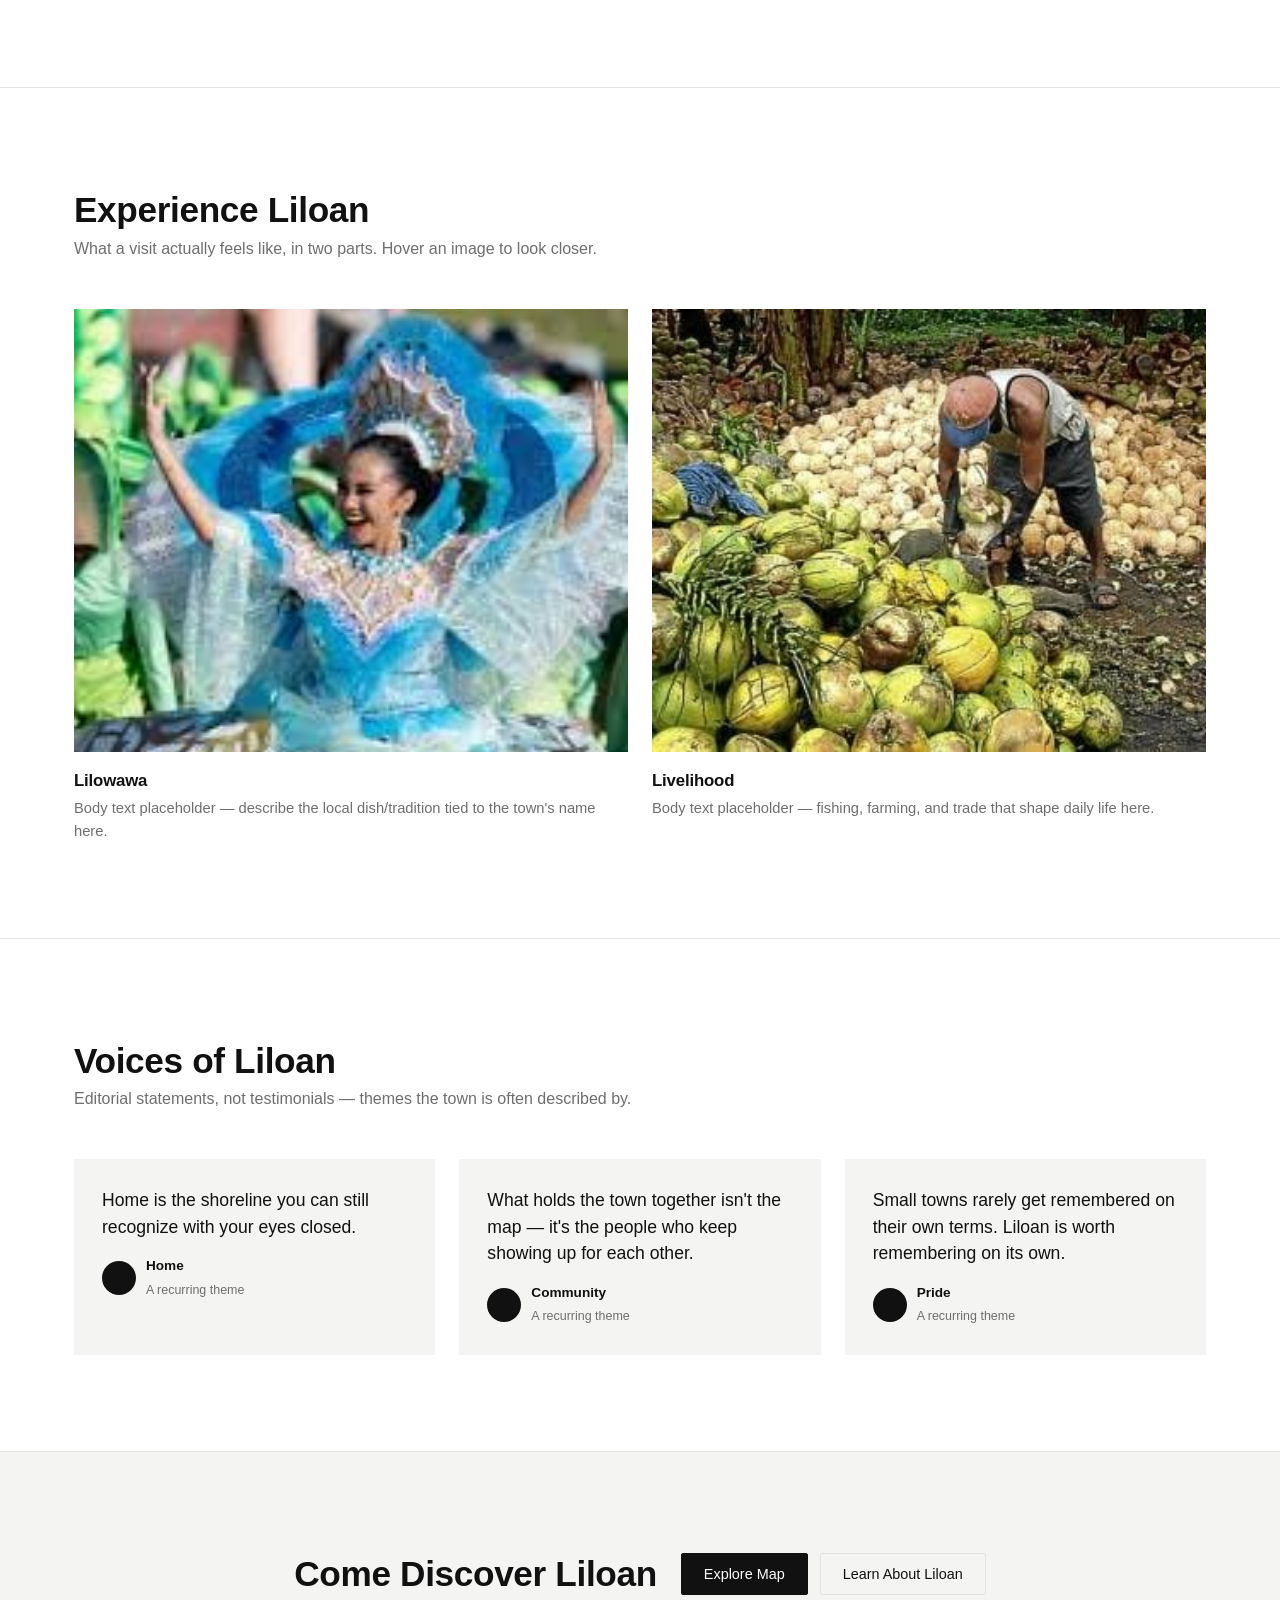
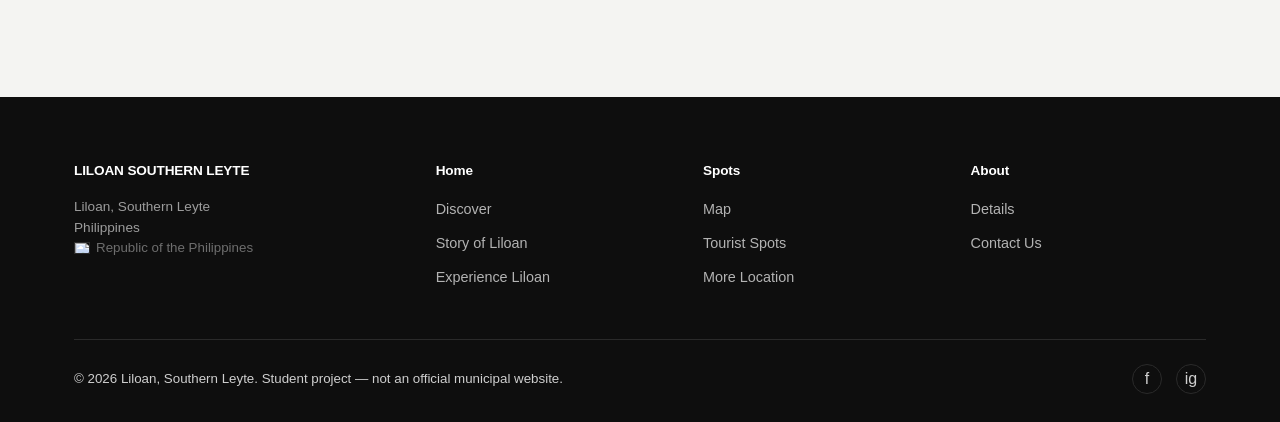
==== commit 2547270a: "GIF in the index" ====
--- a/index.html
+++ b/index.html
@@ -45,6 +45,16 @@
   </div>
 </section>
 
+<!-- ============================= GIF BANNER ============================= -->
+<!-- Animated GIF placeholder, required by the assignment. Replace with a real
+     motion clip or GIF of Liloan; keep the same filename or update the src below. -->
+<section id="gif-banner" style="padding: 0; border-top: 1px solid var(--line);">
+  <img src="assets/GIF/gif-1.gif"
+       alt="Animated placeholder — replace with a real motion clip or GIF of Liloan"
+       width="1600" height="200"
+       style="display:block; width:100%; height:auto; max-height:720px; object-fit:cover;">
+</section>
+
 <!-- ============================= DISCOVER LILOAN ============================= -->
 <section id="discover">
   <div class="wrap">
@@ -64,7 +74,6 @@
           <img src="assets/images/discover/beaches/Beach_4.jpg" alt="Beaches in Liloan — photo 4" width="1200" height="1500">
           <img src="assets/images/discover/beaches/Beach_5.jpg" alt="Beaches in Liloan — photo 5" width="1200" height="1500">
         </div>
-        <div class="gallery-dots" data-dots></div>
         <h3>Beaches</h3>
         <p>Shoreline stretches around the town, from quiet coves to the main baywalk.</p>
       </div>
@@ -73,12 +82,11 @@
       <div class="gallery" data-gallery data-autoplay="4800">
         <div class="gallery-frame">
           <img src="assets/images/discover/landscapes/Landscape_1.jpg" alt="Landscapes in Liloan — photo 1" width="1200" height="1500" class="is-active">
-          <img src="assets/images/discover/landscapes/Landscape_2.jpg" alt="Landscapes in Liloan — photo 2" width="1200" height="1500">
+          <img src="assets/images/discover/landscapes/Landscape_2.jpg" alt="Landscapes in Liloan — photo 2" width="1200" height="1500" style="object-fit: cover; object-position: right center;">
           <img src="assets/images/discover/landscapes/Landscape_3.jpg" alt="Landscapes in Liloan — photo 3" width="1200" height="1500">
           <img src="assets/images/discover/landscapes/Landscape_4.jpg" alt="Landscapes in Liloan — photo 4" width="1200" height="1500">
           <img src="assets/images/discover/landscapes/Landscape_5.jpg" alt="Landscapes in Liloan — photo 5" width="1200" height="1500">
         </div>
-        <div class="gallery-dots" data-dots></div>
         <h3>Landscapes</h3>
         <p>Hills and open country just inland, including the rise toward Fatima Hills.</p>
       </div>
@@ -92,7 +100,6 @@
           <img src="assets/images/discover/local/Local_Places_4.jpg" alt="Local places in Liloan — photo 4" width="1200" height="1500">
           <img src="assets/images/discover/local/Local_Places_5.jpg" alt="Local places in Liloan — photo 5" width="1200" height="1500">
         </div>
-        <div class="gallery-dots" data-dots></div>
         <h3>Local Places</h3>
         <p>Streets, chapels, and everyday corners that make the town feel lived-in.</p>
       </div>
@@ -106,11 +113,13 @@
   <div class="wrap story-grid">
     <div>
       <h2>The Story of Liloan</h2>
-      <p><b>History</b> — placeholder text. The real background of the town, its founding and its name, will be summarized here once supplied and will replace this paragraph without changing any of the facts provided.</p>
-      <p>Locally, residents still refer to the town by an older <i>pet name</i> in everyday conversation — <q>the version everyone actually uses</q> — a detail that will be filled in with the correct term later.</p>
+      <p><b>History</b> — Liloan takes its name from <i>“lilo,”</i> the local word for whirlpool, after the swirling currents once seen along the narrow Panaon Strait. First recorded by the Spanish in 1596 as a small rancheria under the Archbishopric of Cebu, the settlement grew through the colonial period, becoming a pueblo in 1786 and later the "Cabezera," or head town, of the entire island of Panaon.</p>
+      <p>During World War II, Liloan played a key role in the liberation of the Philippines as a landing site for American forces and a staging point during the naval Battle of Surigao Strait. After the war, in 1949, President Elpidio Quirino carved out Liloan's southern barrios to create the new Municipality of San Francisco — giving Liloan the boundaries it holds today. <a href="https://southernleyte.gov.ph/liloan/liloan-history/" target="_blank" rel="noopener">Read the full history →</a></p>
     </div>
     <div class="story-photo">
-      <img src="assets/images/story/story_photo.jpg" alt="Placeholder photograph to accompany the history of Liloan" width="900" height="1100">
+      <a href="https://southernleyte.gov.ph/liloan/liloan-history/" target="_blank" rel="noopener" title="Read the full history of Liloan">
+        <img src="assets/images/story/story_photo.jpg" alt="Photograph accompanying the history of Liloan — click to read the full history" width="900" height="1100">
+      </a>
     </div>
   </div>
 </section>
@@ -129,8 +138,6 @@
           <img src="assets/images/experience/lilowawa_1.jpg" alt="Lilowawa experience — photo 1" width="1000" height="750" class="is-active">
           <img src="assets/images/experience/lilowawa_2.jpg" alt="Lilowawa experience — photo 2" width="1000" height="750">
           <img src="assets/images/experience/lilowawa_3.jpg" alt="Lilowawa experience — photo 3" width="1000" height="750">
-          <!-- Animated GIF placeholder, required by the assignment -->
-          <img src="assets/images/experience/wave-loop-placeholder.gif" alt="Animated placeholder — replace with a real motion clip or GIF of Lilowawa" width="600" height="400">
         </div>
         <h3>Lilowawa</h3>
         <p>Body text placeholder — describe the local dish/tradition tied to the town's name here.</p>
--- a/css/style.css
+++ b/css/style.css
@@ -177,20 +177,6 @@
   transition: opacity 0.6s ease;
 }
 .gallery-frame img.is-active { opacity: 1; }
-.gallery-dots {
-  display: flex;
-  gap: 6px;
-  margin-top: 12px;
-}
-.gallery-dots button {
-  width: 8px;
-  height: 8px;
-  border-radius: 50%;
-  border: none;
-  background: var(--line);
-  padding: 0;
-}
-.gallery-dots button.is-active { background: var(--ink); }
 .gallery h3 { margin-top: 16px; }
 .gallery p { margin-top: 4px; font-size: 0.92rem; }
 
@@ -202,7 +188,11 @@
   align-items: center;
 }
 .story-photo { aspect-ratio: 4 / 5; overflow: hidden; background: var(--panel); }
-.story-photo img { width: 100%; height: 100%; object-fit: cover; }
+.story-photo a { display: block; width: 100%; height: 100%; }
+.story-photo img { width: 100%; height: 100%; object-fit: cover; transition: transform 0.5s ease; }
+.story-photo a:hover img { transform: scale(1.05); }
+#story p a { text-decoration: underline; text-underline-offset: 3px; white-space: nowrap; }
+#story p a:hover { color: var(--muted); }
 
 /* ---- Experience Liloan (crossfade + hover zoom) --------------------------------- */
 .experience-grid {
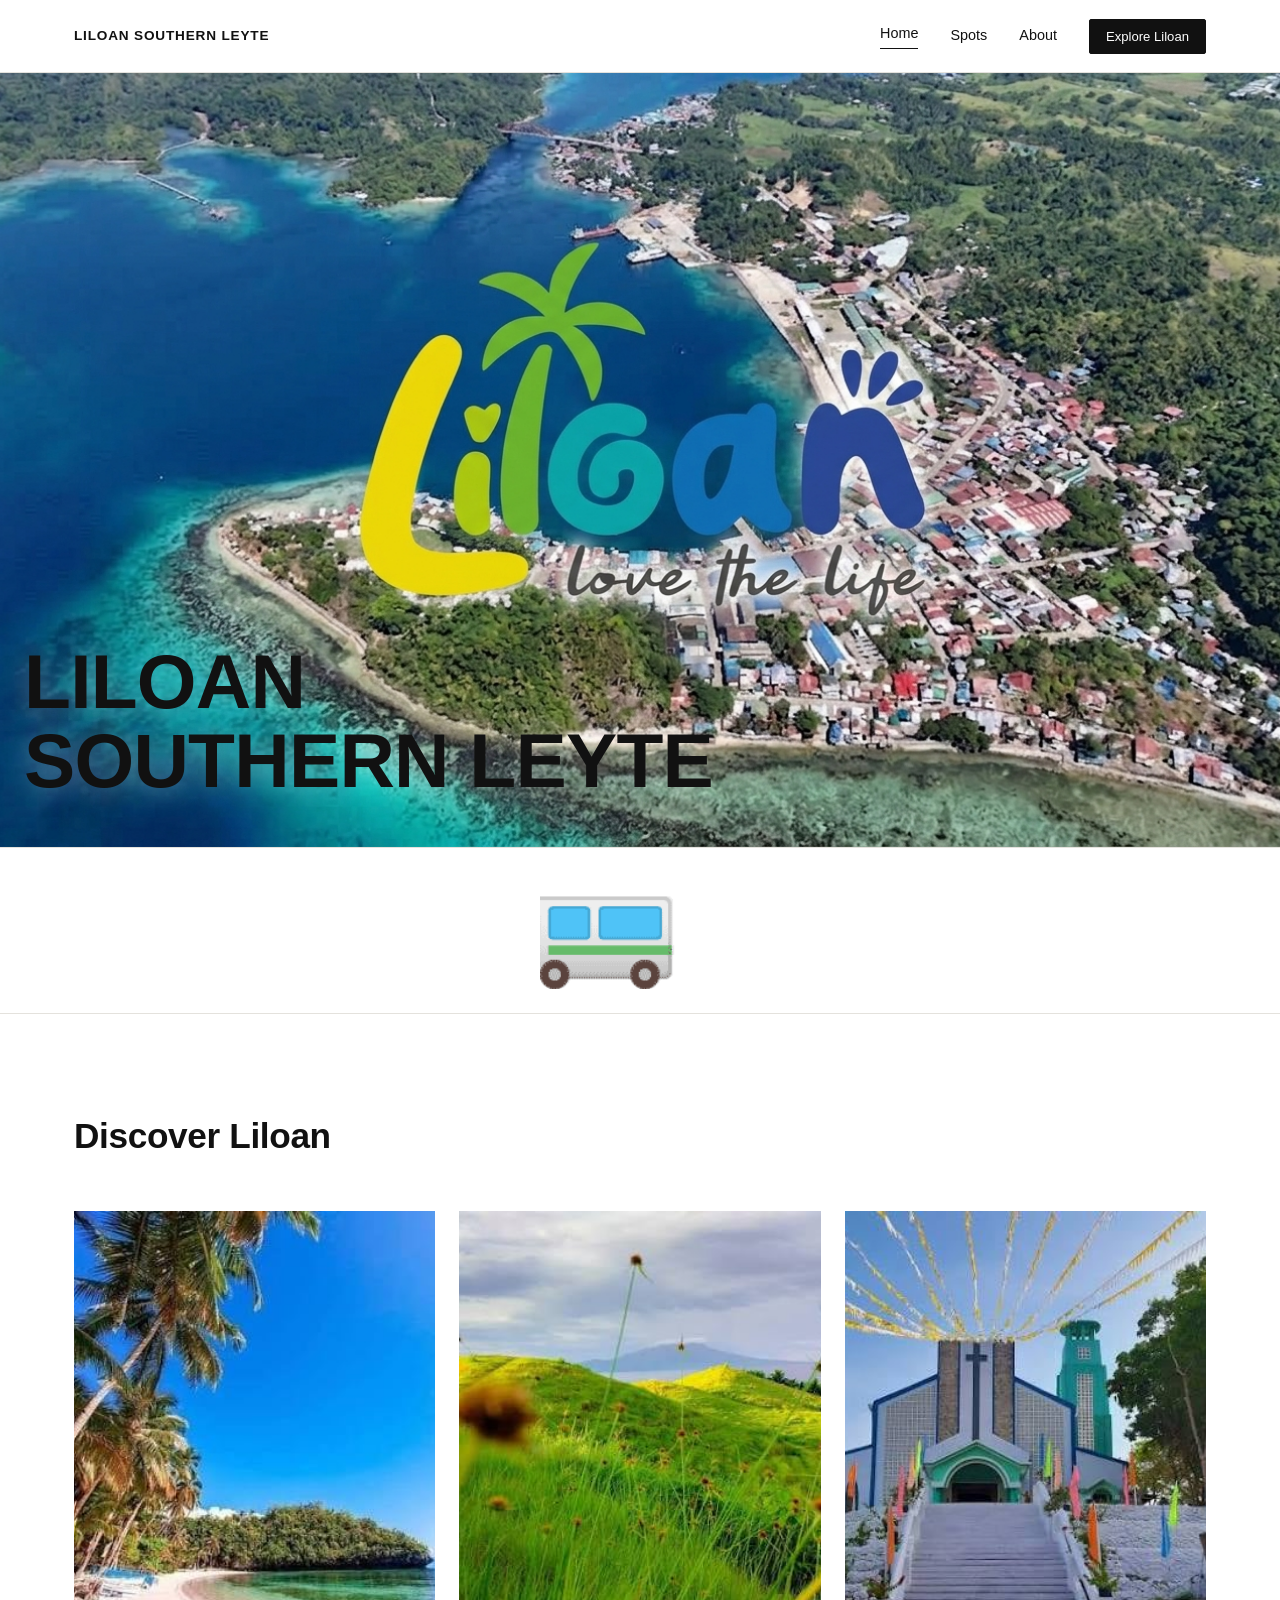
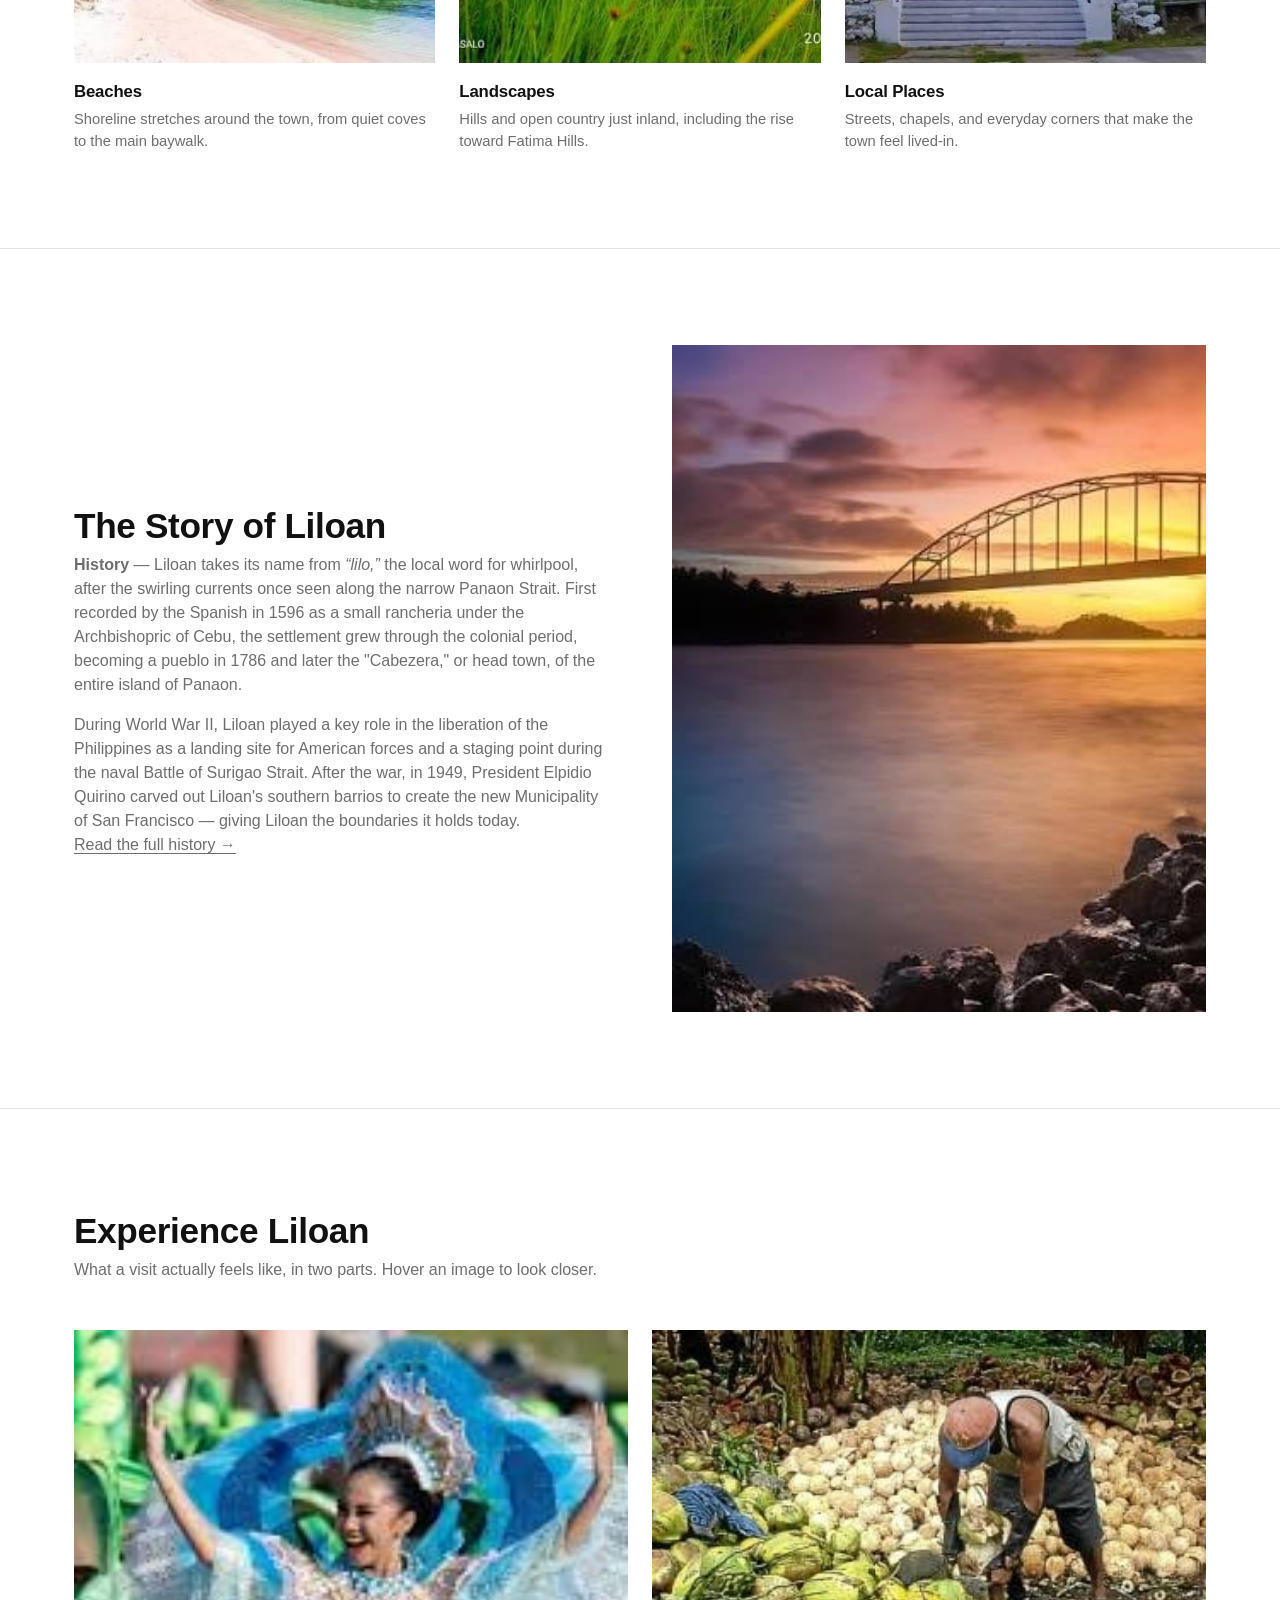
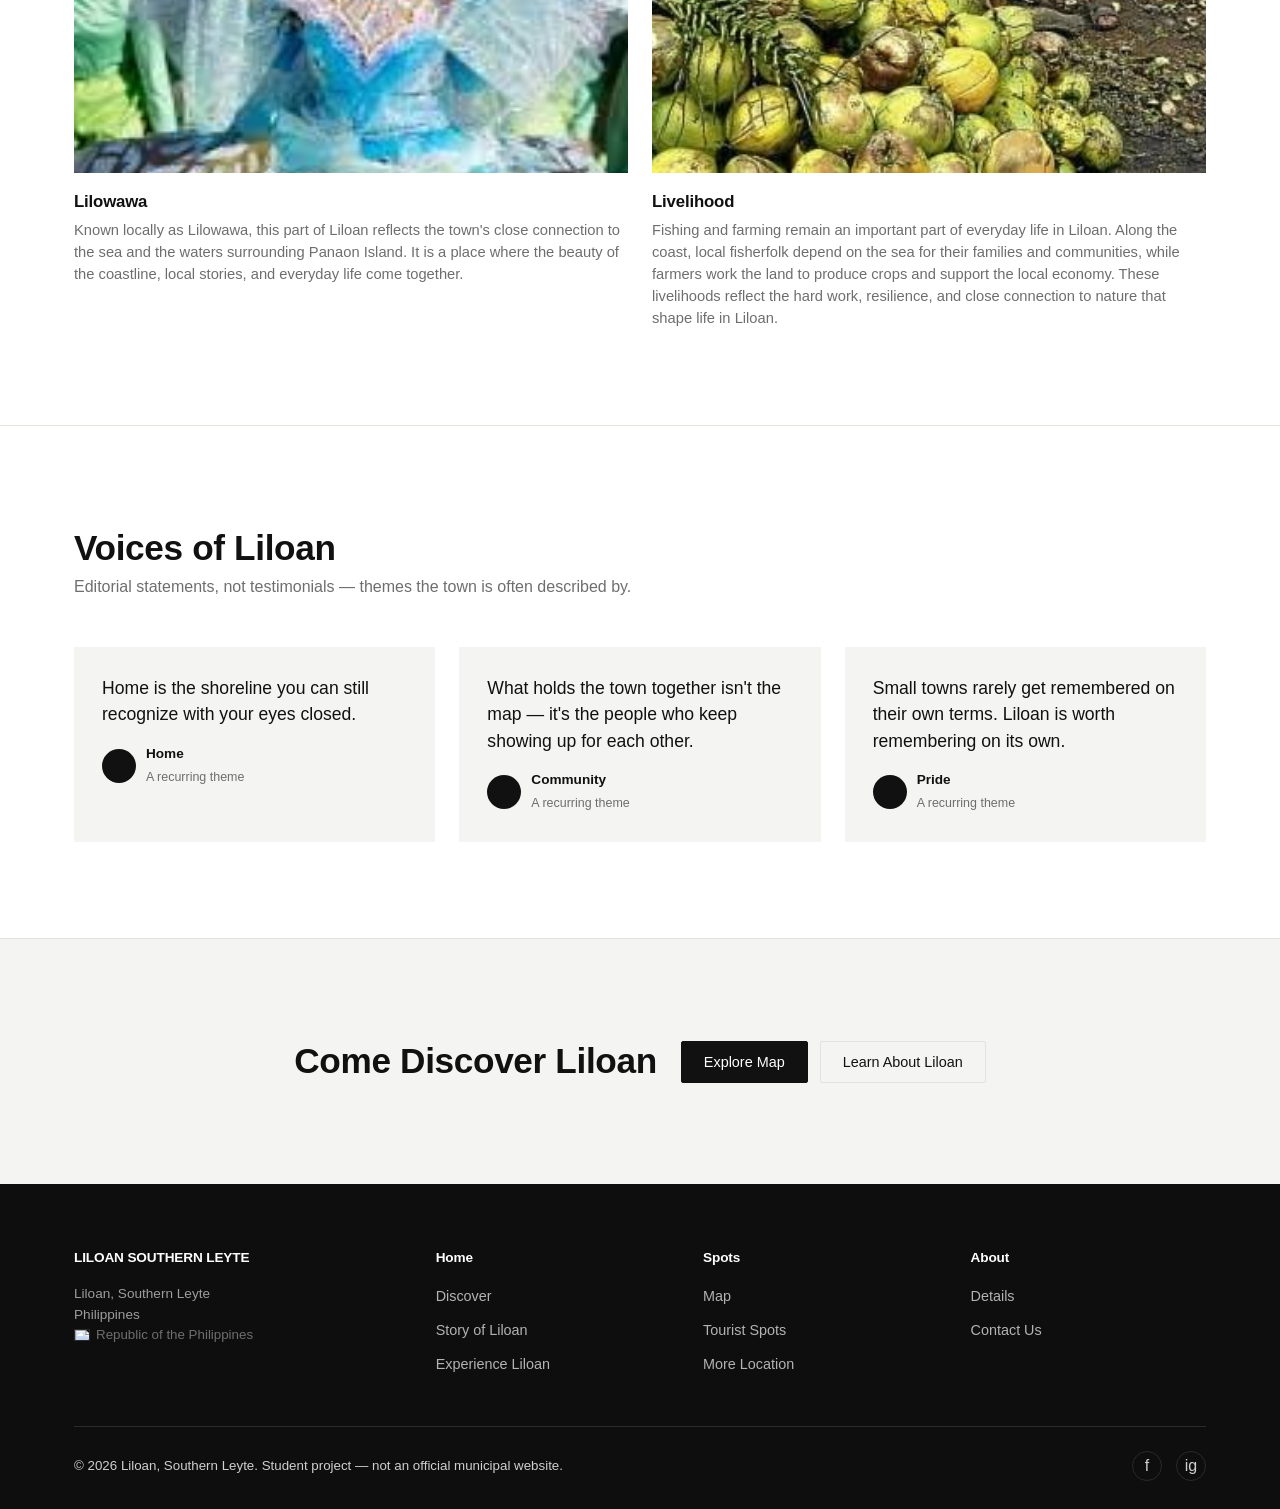
==== commit 7ae705e6: "Update Webpage" ====
--- a/index.html
+++ b/index.html
@@ -41,18 +41,17 @@
   </picture>
   <div class="hero-copy">
     <h1>LILOAN<br>SOUTHERN LEYTE</h1>
-    <p class="hero-hall-note">A first look at the town — full photo, camera pan, and a highlight on the Municipal Hall will animate in here once the real photograph is supplied.</p>
   </div>
 </section>
 
 <!-- ============================= GIF BANNER ============================= -->
 <!-- Animated GIF placeholder, required by the assignment. Replace with a real
      motion clip or GIF of Liloan; keep the same filename or update the src below. -->
-<section id="gif-banner" style="padding: 0; border-top: 1px solid var(--line);">
+<section id="gif-banner" style="padding: 24px 0; display:flex; justify-content:center;">
   <img src="assets/GIF/gif-1.gif"
        alt="Animated placeholder — replace with a real motion clip or GIF of Liloan"
-       width="1600" height="200"
-       style="display:block; width:100%; height:auto; max-height:720px; object-fit:cover;">
+       width="164" height="96"
+       style="display:block; width:100%; max-width:200px; height:auto; object-fit:contain;">
 </section>
 
 <!-- ============================= DISCOVER LILOAN ============================= -->
@@ -60,7 +59,6 @@
   <div class="wrap">
     <div class="section-head">
       <h2>Discover Liloan</h2>
-      <p>Three sides of the same town — <em>tap through</em> each set of photos at your own pace.</p>
     </div>
 
     <div class="discover-grid">
@@ -140,7 +138,8 @@
           <img src="assets/images/experience/lilowawa_3.jpg" alt="Lilowawa experience — photo 3" width="1000" height="750">
         </div>
         <h3>Lilowawa</h3>
-        <p>Body text placeholder — describe the local dish/tradition tied to the town's name here.</p>
+        <p>Known locally as Lilowawa, this part of Liloan reflects the town's close connection to the sea and the waters surrounding Panaon Island. It is a place where the beauty of the coastline, local stories, and everyday life come together.</p>
+
       </div>
 
       <div class="experience-card">
@@ -149,7 +148,8 @@
           <img src="assets/images/experience/livelihood_2.jpg" alt="Livelihood in Liloan — photo 2" width="1000" height="750">
         </div>
         <h3>Livelihood</h3>
-        <p>Body text placeholder — fishing, farming, and trade that shape daily life here.</p>
+        <p>Fishing and farming remain an important part of everyday life in Liloan. Along the coast, local fisherfolk depend on the sea for their families and communities, while farmers work the land to produce crops and support the local economy. These livelihoods reflect the hard work, resilience, and close connection to nature that shape life in Liloan.</p>
+
       </div>
 
     </div>
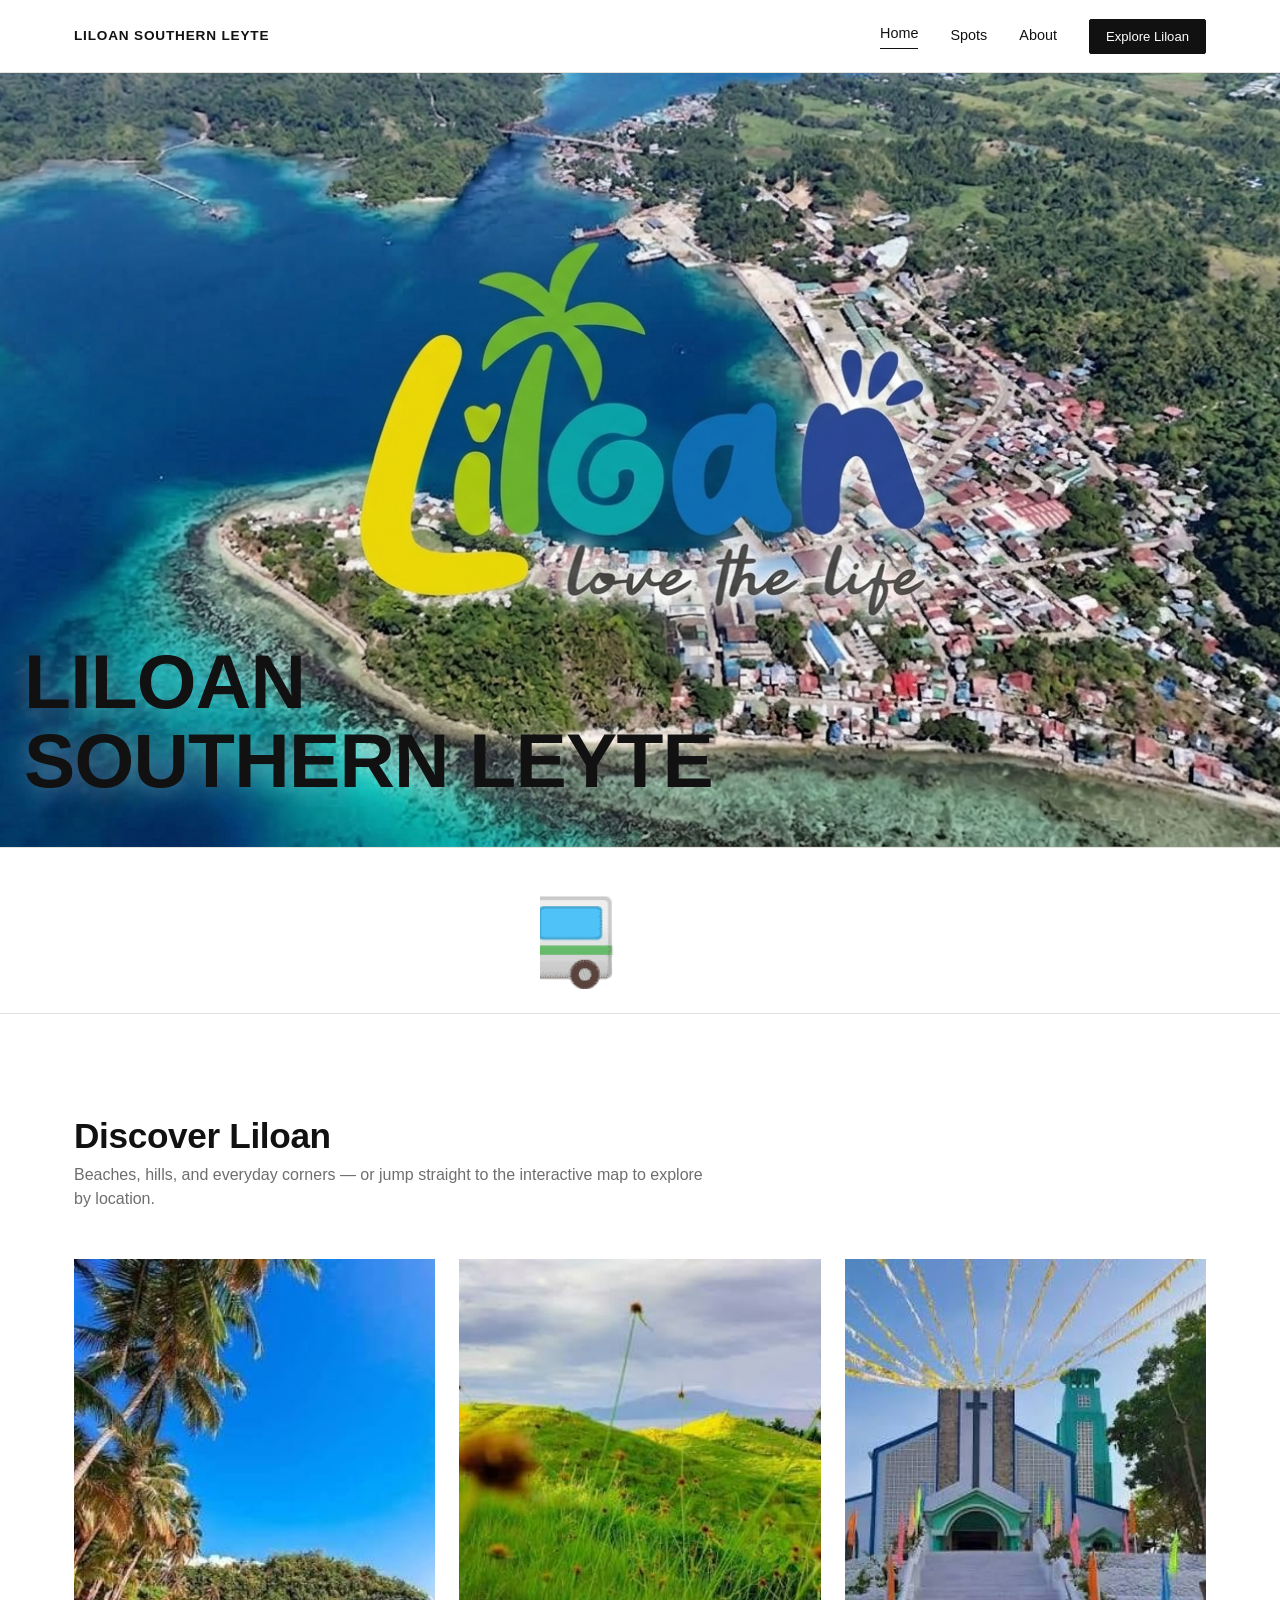
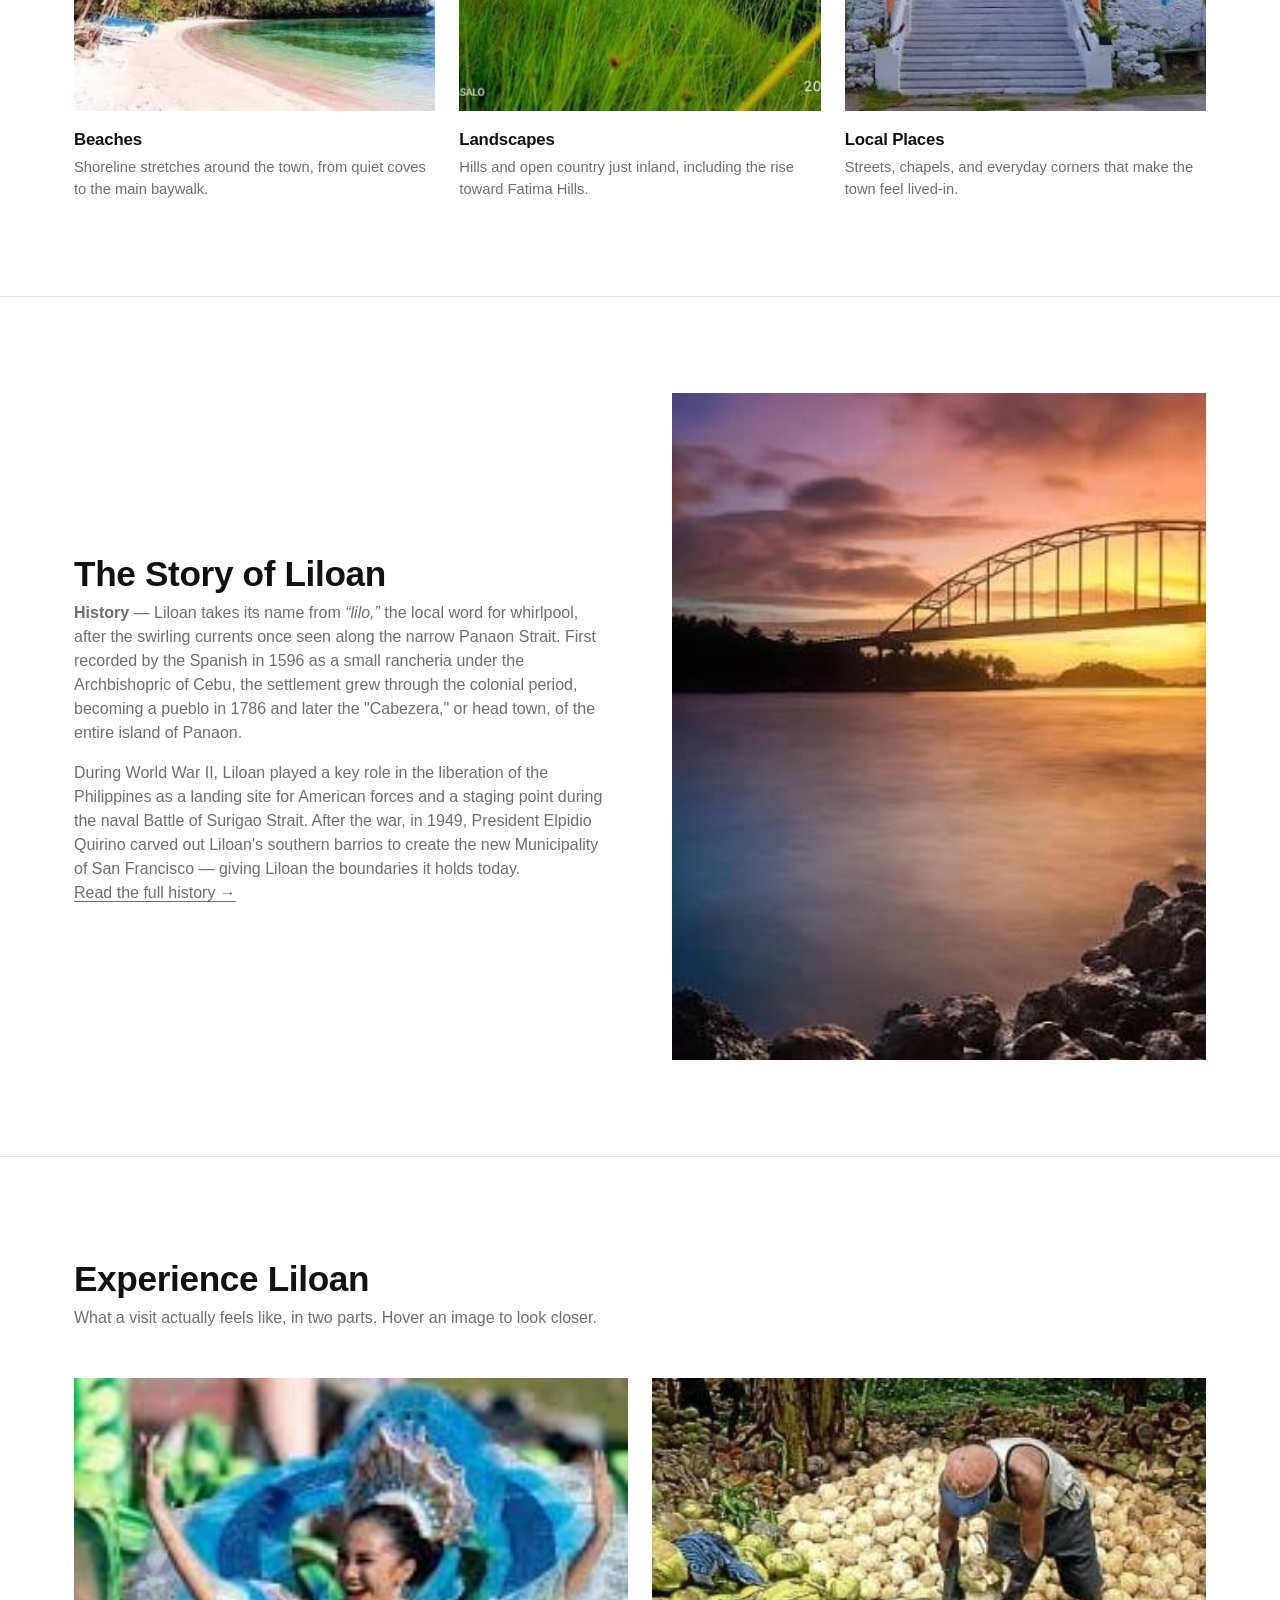
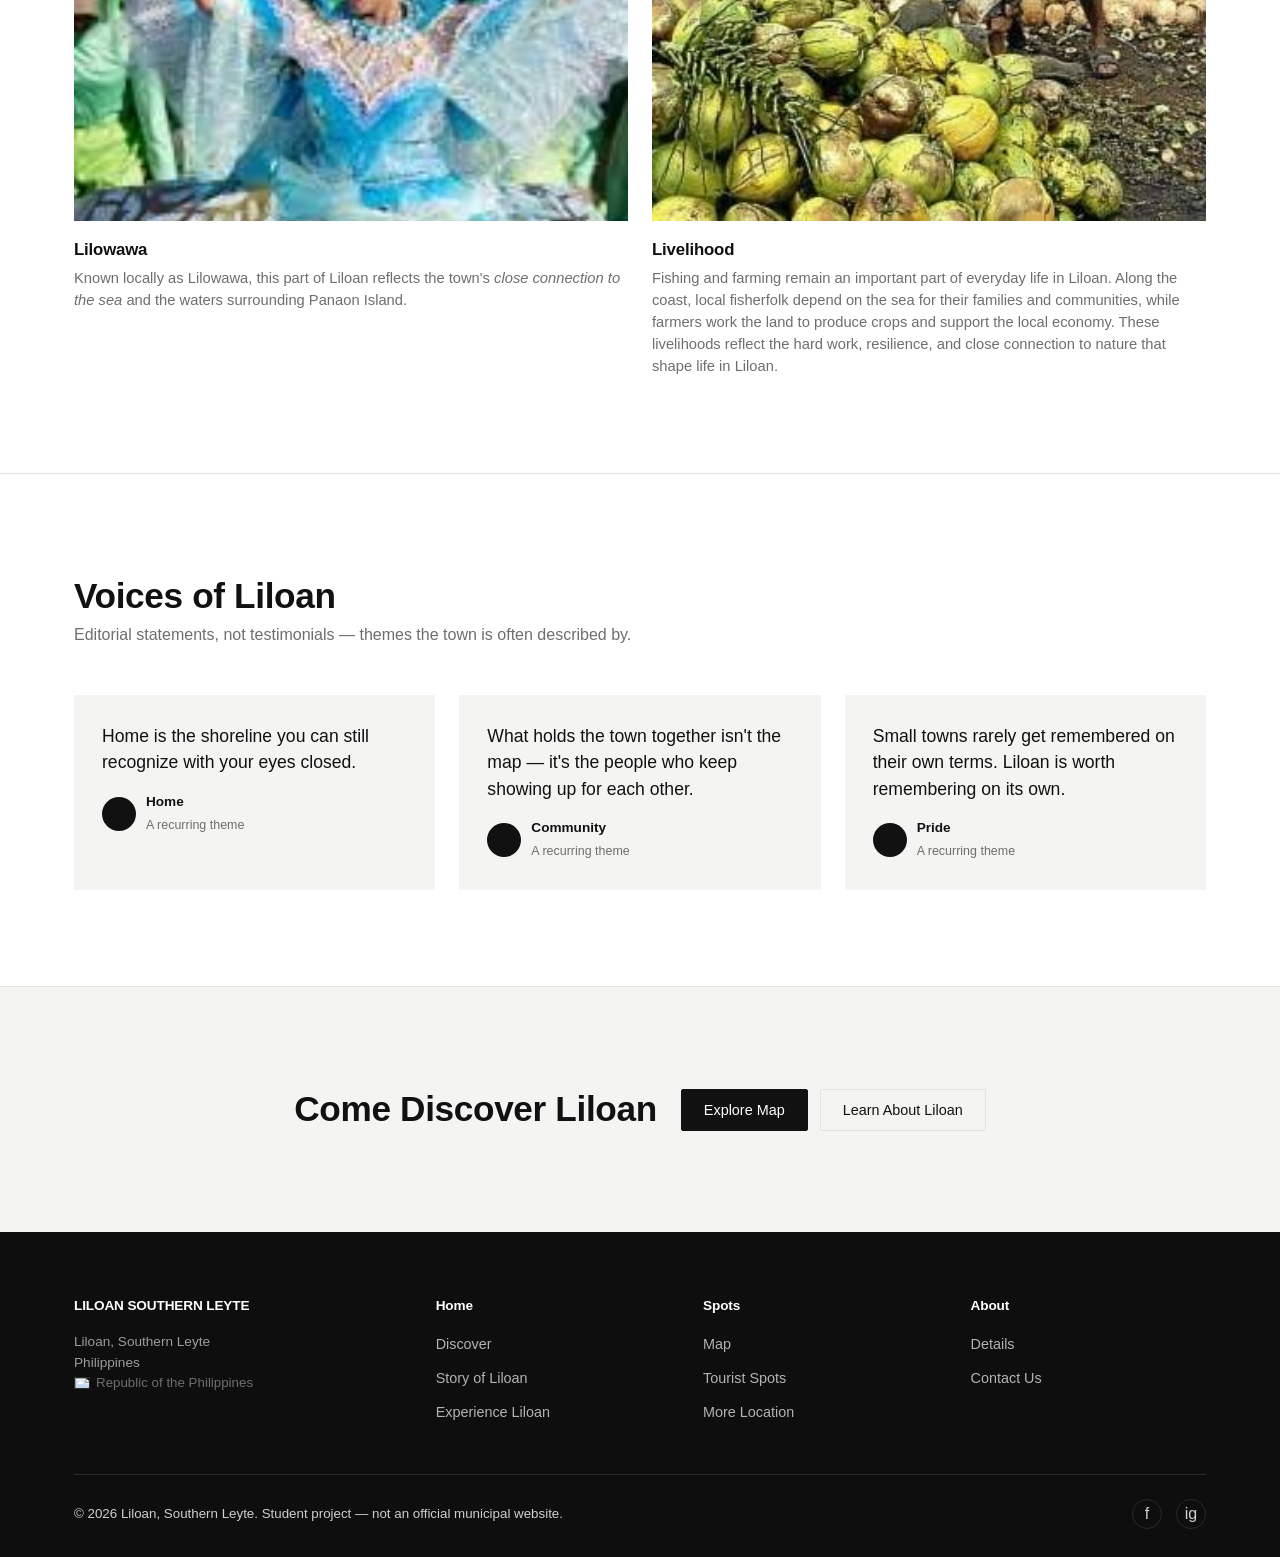
==== commit fd99fa2c: "Updated Webpage" ====
--- a/index.html
+++ b/index.html
@@ -19,7 +19,6 @@
       <span></span><span></span><span></span>
     </button>
 
-    <!-- Bookmarks: in-page anchors on the home page itself -->
     <nav class="main-nav" id="mainNav">
       <a href="index.html" aria-current="page" title="Home" target="_self">Home</a>
       <a href="map.html" title="See the tourist spots on the map">Spots</a>
@@ -30,8 +29,6 @@
 </header>
 
 <!-- ============================= HERO ============================= -->
-<!-- Hero photo is a placeholder. Replace assets/images/hero/hero_liloan_view.jpg
-     with the real photograph; keep the same filename or update the src below. -->
 <section class="hero" style="padding:0;">
   <picture>
     <source media="(max-width: 680px)" srcset="assets/images/hero/hero_liloan_view.jpg">
@@ -45,8 +42,7 @@
 </section>
 
 <!-- ============================= GIF BANNER ============================= -->
-<!-- Animated GIF placeholder, required by the assignment. Replace with a real
-     motion clip or GIF of Liloan; keep the same filename or update the src below. -->
+
 <section id="gif-banner" style="padding: 24px 0; display:flex; justify-content:center;">
   <img src="assets/GIF/gif-1.gif"
        alt="Animated placeholder — replace with a real motion clip or GIF of Liloan"
@@ -57,9 +53,10 @@
 <!-- ============================= DISCOVER LILOAN ============================= -->
 <section id="discover">
   <div class="wrap">
-    <div class="section-head">
-      <h2>Discover Liloan</h2>
-    </div>
+   <div class="section-head">
+<h2>Discover Liloan</h2>
+<p>Beaches, hills, and everyday corners — or jump straight to the <a href="map.html">interactive map</a> to explore by location.</p>
+</div>
 
     <div class="discover-grid">
 
@@ -138,8 +135,7 @@
           <img src="assets/images/experience/lilowawa_3.jpg" alt="Lilowawa experience — photo 3" width="1000" height="750">
         </div>
         <h3>Lilowawa</h3>
-        <p>Known locally as Lilowawa, this part of Liloan reflects the town's close connection to the sea and the waters surrounding Panaon Island. It is a place where the beauty of the coastline, local stories, and everyday life come together.</p>
-
+<p>Known locally as Lilowawa, this part of Liloan reflects the town's <em>close connection to the sea</em> and the waters surrounding Panaon Island.
       </div>
 
       <div class="experience-card">
@@ -149,7 +145,6 @@
         </div>
         <h3>Livelihood</h3>
         <p>Fishing and farming remain an important part of everyday life in Liloan. Along the coast, local fisherfolk depend on the sea for their families and communities, while farmers work the land to produce crops and support the local economy. These livelihoods reflect the hard work, resilience, and close connection to nature that shape life in Liloan.</p>
-
       </div>
 
     </div>
@@ -215,7 +210,6 @@
           Philippines
         </address>
         <p class="flag-credit">
-          <!-- Image-as-link + absolute image URL, both assignment requirements -->
           <a href="https://en.wikipedia.org/wiki/Philippines" target="_blank" title="About the Philippines">
             <img src="https://upload.wikimedia.org/wikipedia/commons/9/99/Flag_of_the_Philippines.svg" alt="Flag of the Philippines" width="16" height="11">
           </a>
@@ -257,7 +251,6 @@
 </footer>
 
 <script>
-  // Mobile nav toggle
   var navToggle = document.getElementById('navToggle');
   var mainNav = document.getElementById('mainNav');
   navToggle.addEventListener('click', function () {
@@ -265,9 +258,6 @@
     navToggle.setAttribute('aria-expanded', open);
   });
 
-  // Independent crossfade galleries: each [data-gallery] cycles its own <img> set
-  // and, if it has .gallery-dots, builds click-to-jump dots. Each instance keeps
-  // its own state, so Beaches/Landscapes/Local Places never share a timer.
   document.querySelectorAll('[data-gallery]').forEach(function (gallery) {
     var images = gallery.querySelectorAll('img');
     var dotsWrap = gallery.parentElement.querySelector('[data-dots]');
--- a/css/style.css
+++ b/css/style.css
@@ -568,27 +568,42 @@
 }
 .population-table th { color: var(--muted); font-weight: 600; font-size: 0.8rem; }
 
-.contact-grid {
-  display: grid;
-  grid-template-columns: 1fr 1fr;
-  gap: 48px;
-}
-.contact-form { display: grid; gap: 14px; }
-.contact-form input, .contact-form textarea {
-  width: 100%;
-  padding: 12px 14px;
-  border: 1px solid var(--line);
-  border-radius: var(--radius);
+/* Contact Us — horizontal layout */
+.contact-grid--horizontal {
+  display: flex;
+  flex-wrap: wrap;
+  gap: 2.5rem;
+  align-items: flex-start;
+}
+
+.contact-grid--horizontal .contact-col {
+  flex: 1 1 220px; /* each column grows/shrinks, wraps below ~220px */
+}
+
+.contact-grid--horizontal .contact-col h3 {
+  margin: 0 0 0.5rem;
+  font-size: 1rem;
+  text-transform: uppercase;
+  letter-spacing: 0.03em;
+}
+
+.contact-grid--horizontal address {
+  font-style: italic;
+  line-height: 1.6;
+}
+
+.contact-grid--horizontal .office-hours {
   font-family: inherit;
-  font-size: 0.9rem;
-}
-.contact-form label { font-size: 0.82rem; color: var(--muted); display: block; margin-bottom: 4px; }
-pre.office-hours {
-  background: var(--panel);
-  padding: 16px;
-  font-size: 0.85rem;
-  font-family: "SFMono-Regular", Consolas, monospace;
-  overflow-x: auto;
+  white-space: pre-line;
+  margin: 0;
+}
+
+/* Stack back to vertical on small screens */
+@media (max-width: 600px) {
+  .contact-grid--horizontal {
+    flex-direction: column;
+    gap: 1.5rem;
+  }
 }
 .bdo-demo { font-size: 0.78rem; color: var(--muted); display: flex; gap: 18px; margin-top: 10px; }
 
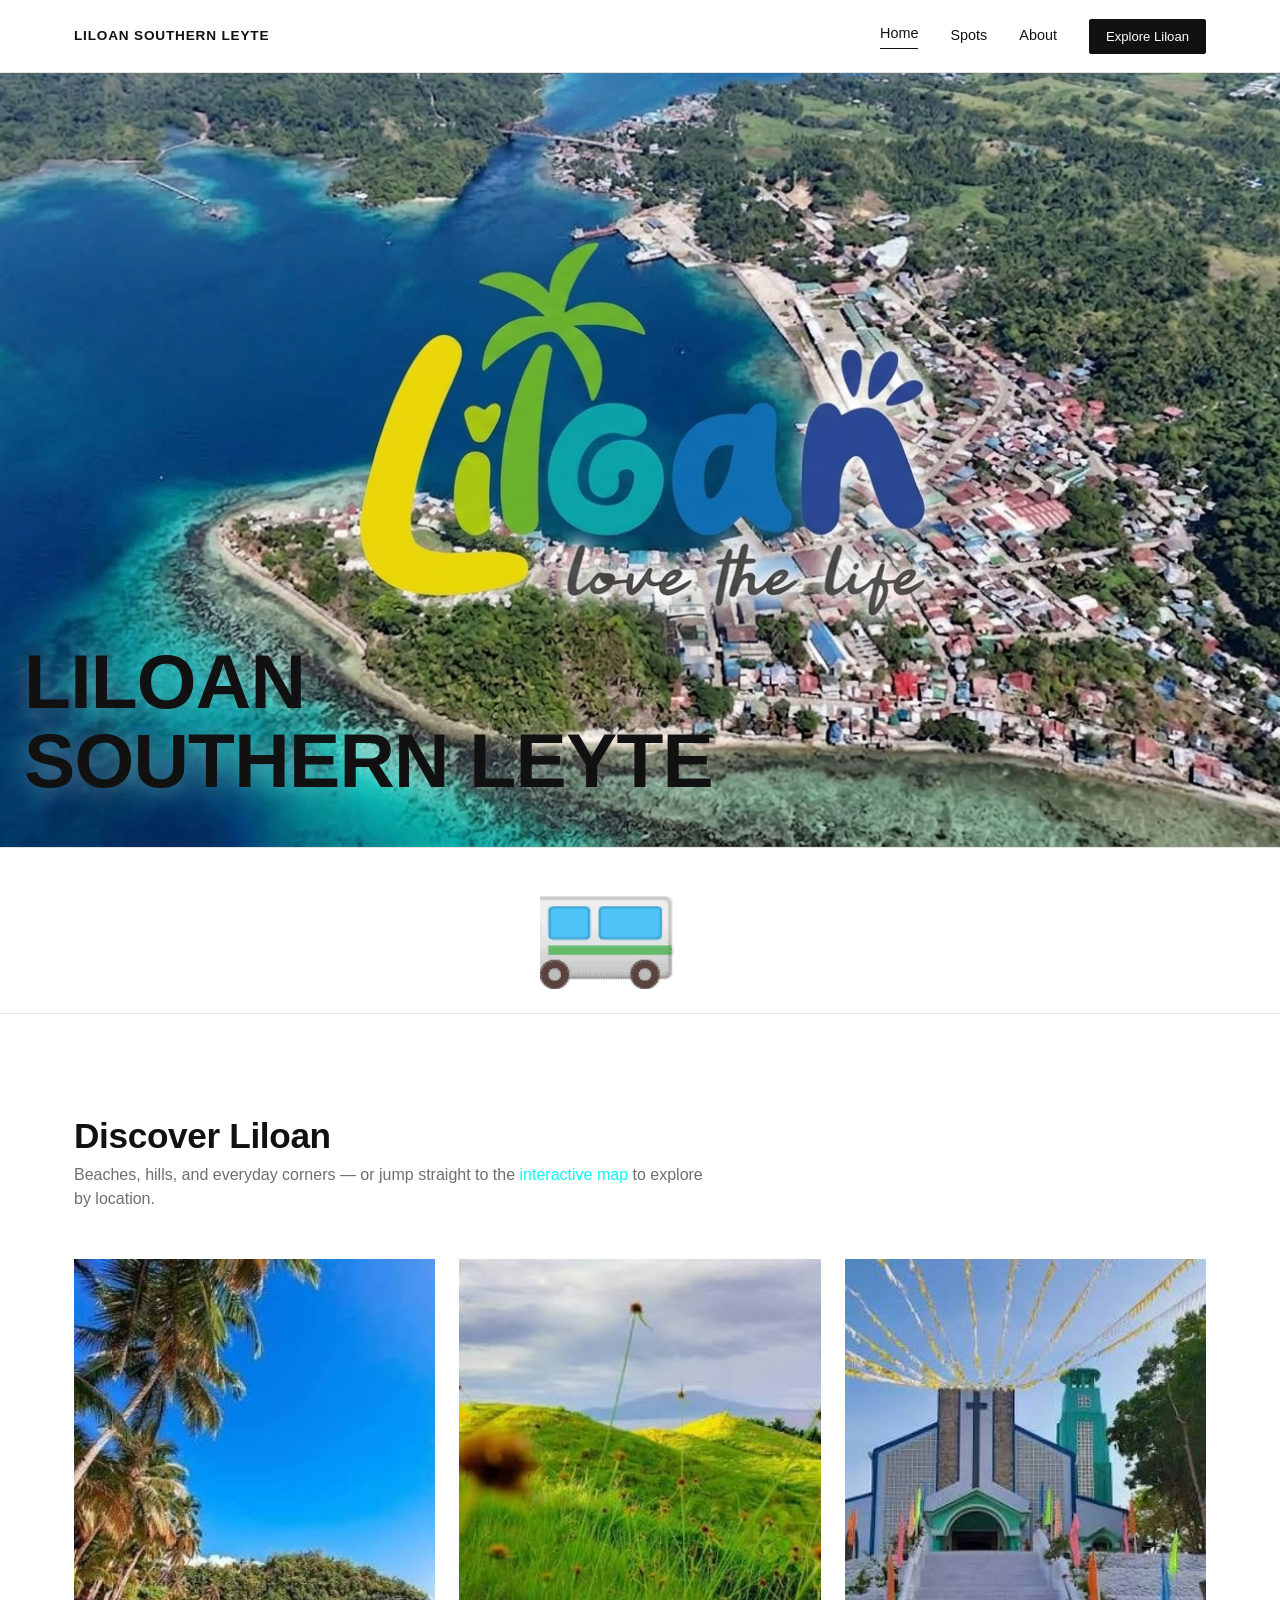
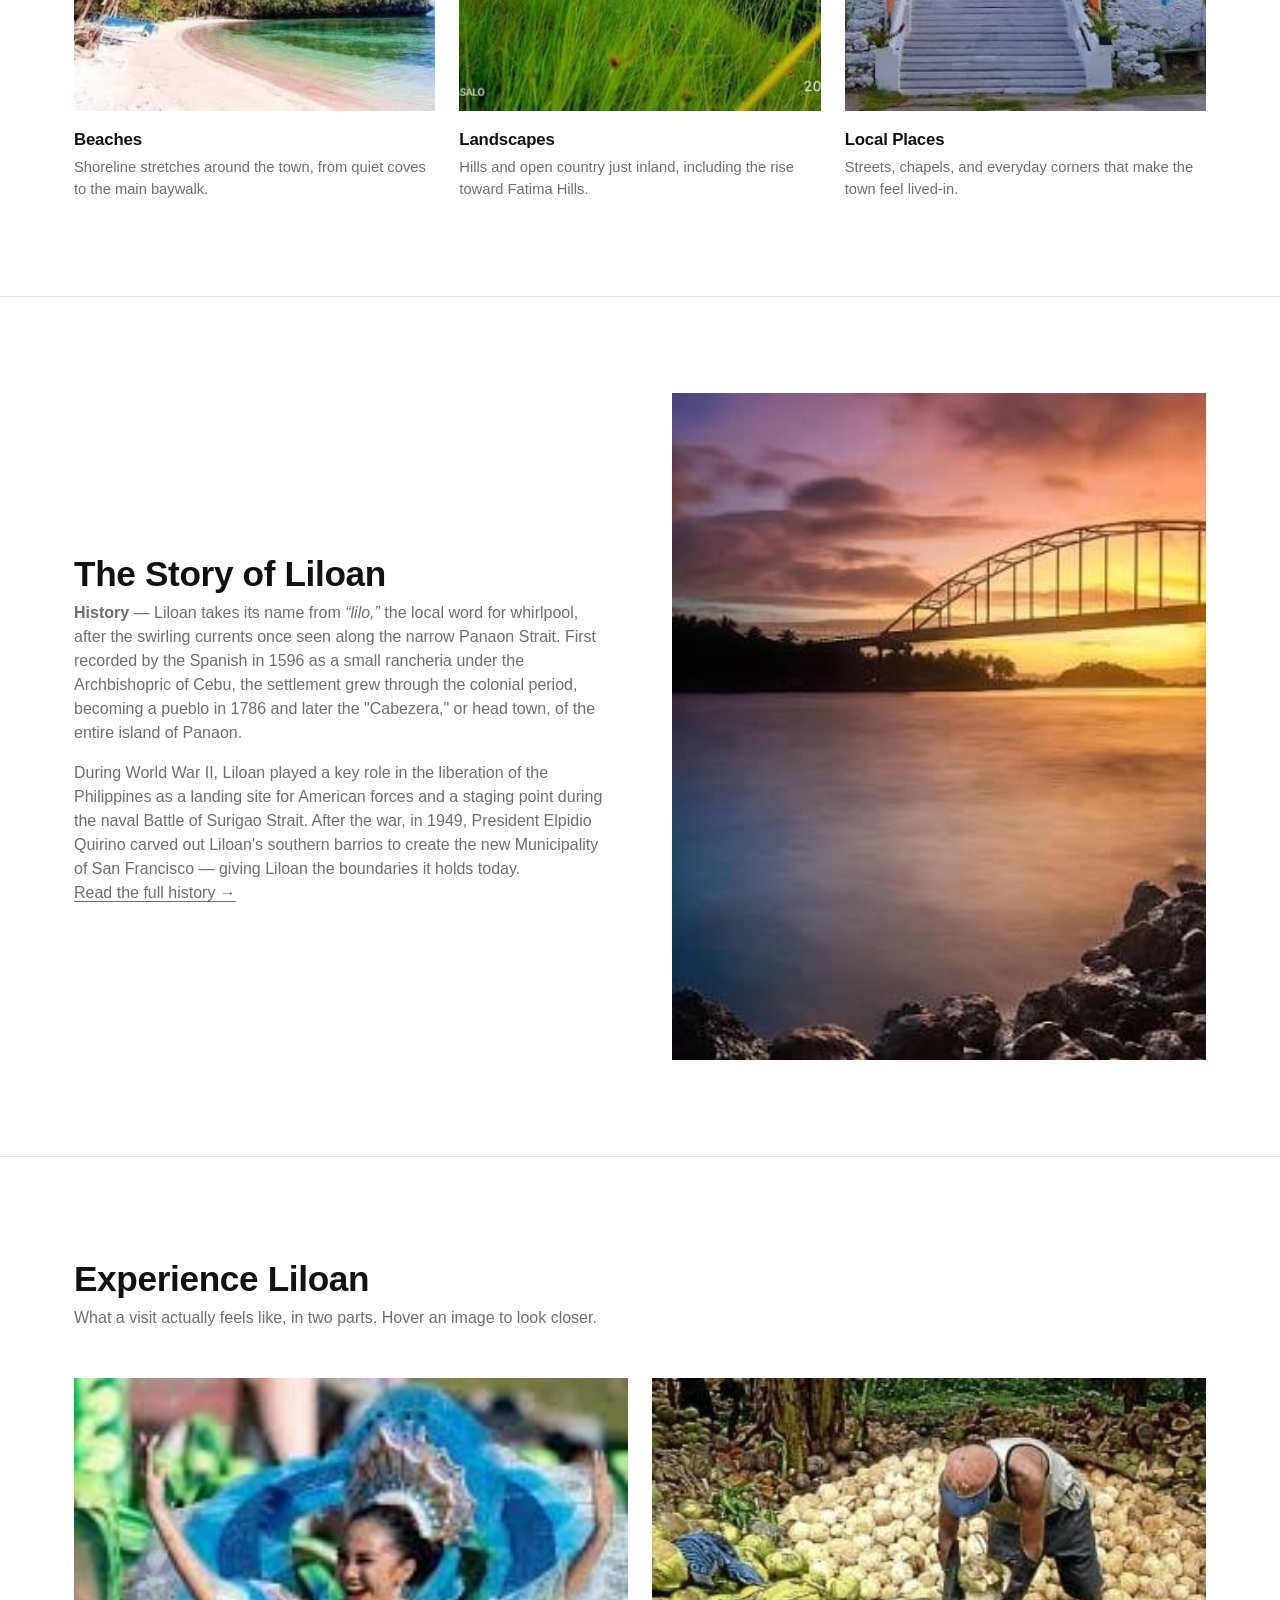
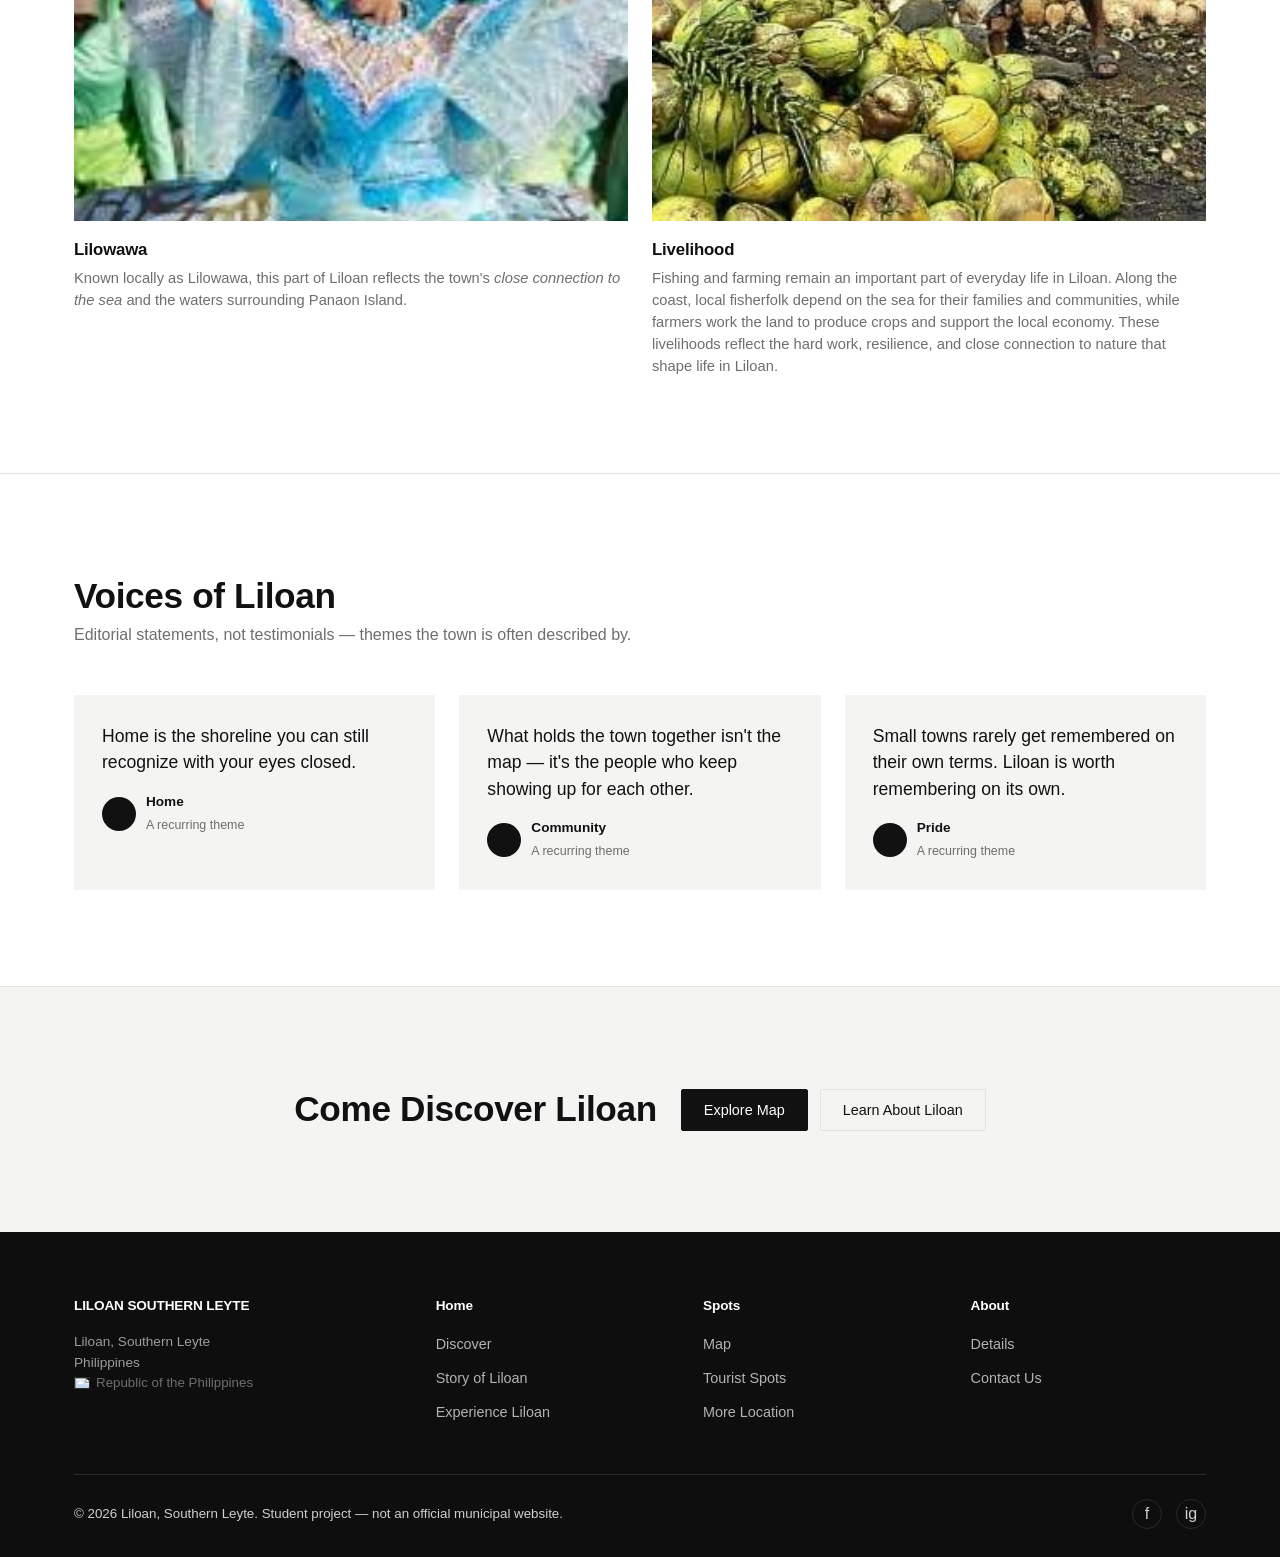
==== commit 89b127ec: "Updated Website" ====
--- a/index.html
+++ b/index.html
@@ -55,7 +55,7 @@
   <div class="wrap">
    <div class="section-head">
 <h2>Discover Liloan</h2>
-<p>Beaches, hills, and everyday corners — or jump straight to the <a href="map.html">interactive map</a> to explore by location.</p>
+<p>Beaches, hills, and everyday corners — or jump straight to the <a href="map.html" style="color:aqua">interactive map</a> to explore by location.</p>
 </div>
 
     <div class="discover-grid">
--- a/css/style.css
+++ b/css/style.css
@@ -568,42 +568,26 @@
 }
 .population-table th { color: var(--muted); font-weight: 600; font-size: 0.8rem; }
 
-/* Contact Us — horizontal layout */
-.contact-grid--horizontal {
-  display: flex;
-  flex-wrap: wrap;
-  gap: 2.5rem;
-  align-items: flex-start;
-}
-
-.contact-grid--horizontal .contact-col {
-  flex: 1 1 220px; /* each column grows/shrinks, wraps below ~220px */
-}
-
-.contact-grid--horizontal .contact-col h3 {
-  margin: 0 0 0.5rem;
-  font-size: 1rem;
-  text-transform: uppercase;
-  letter-spacing: 0.03em;
-}
-
-.contact-grid--horizontal address {
-  font-style: italic;
-  line-height: 1.6;
-}
-
-.contact-grid--horizontal .office-hours {
+.contact-grid {
+  display: grid;
+  grid-template-columns: 1fr 1fr;
+  gap: 48px;
+}
+.contact-form { display: grid; gap: 14px; }
+.contact-form input, .contact-form textarea {
+  width: 100%;
+  padding: 12px 14px;
+  border: 1px solid var(--line);
+  border-radius: var(--radius);
   font-family: inherit;
-  white-space: pre-line;
-  margin: 0;
-}
-
-/* Stack back to vertical on small screens */
-@media (max-width: 600px) {
-  .contact-grid--horizontal {
-    flex-direction: column;
-    gap: 1.5rem;
-  }
+  font-size: 0.9rem;
+}
+.contact-form label { font-size: 0.82rem; color: var(--muted); display: block; margin-bottom: 4px; }
+pre.office-hours {
+  padding: 0px;
+  font-size: 0.85rem;
+  font-family: "SFMono-Regular", Consolas, monospace;
+  overflow-x: auto;
 }
 .bdo-demo { font-size: 0.78rem; color: var(--muted); display: flex; gap: 18px; margin-top: 10px; }
 
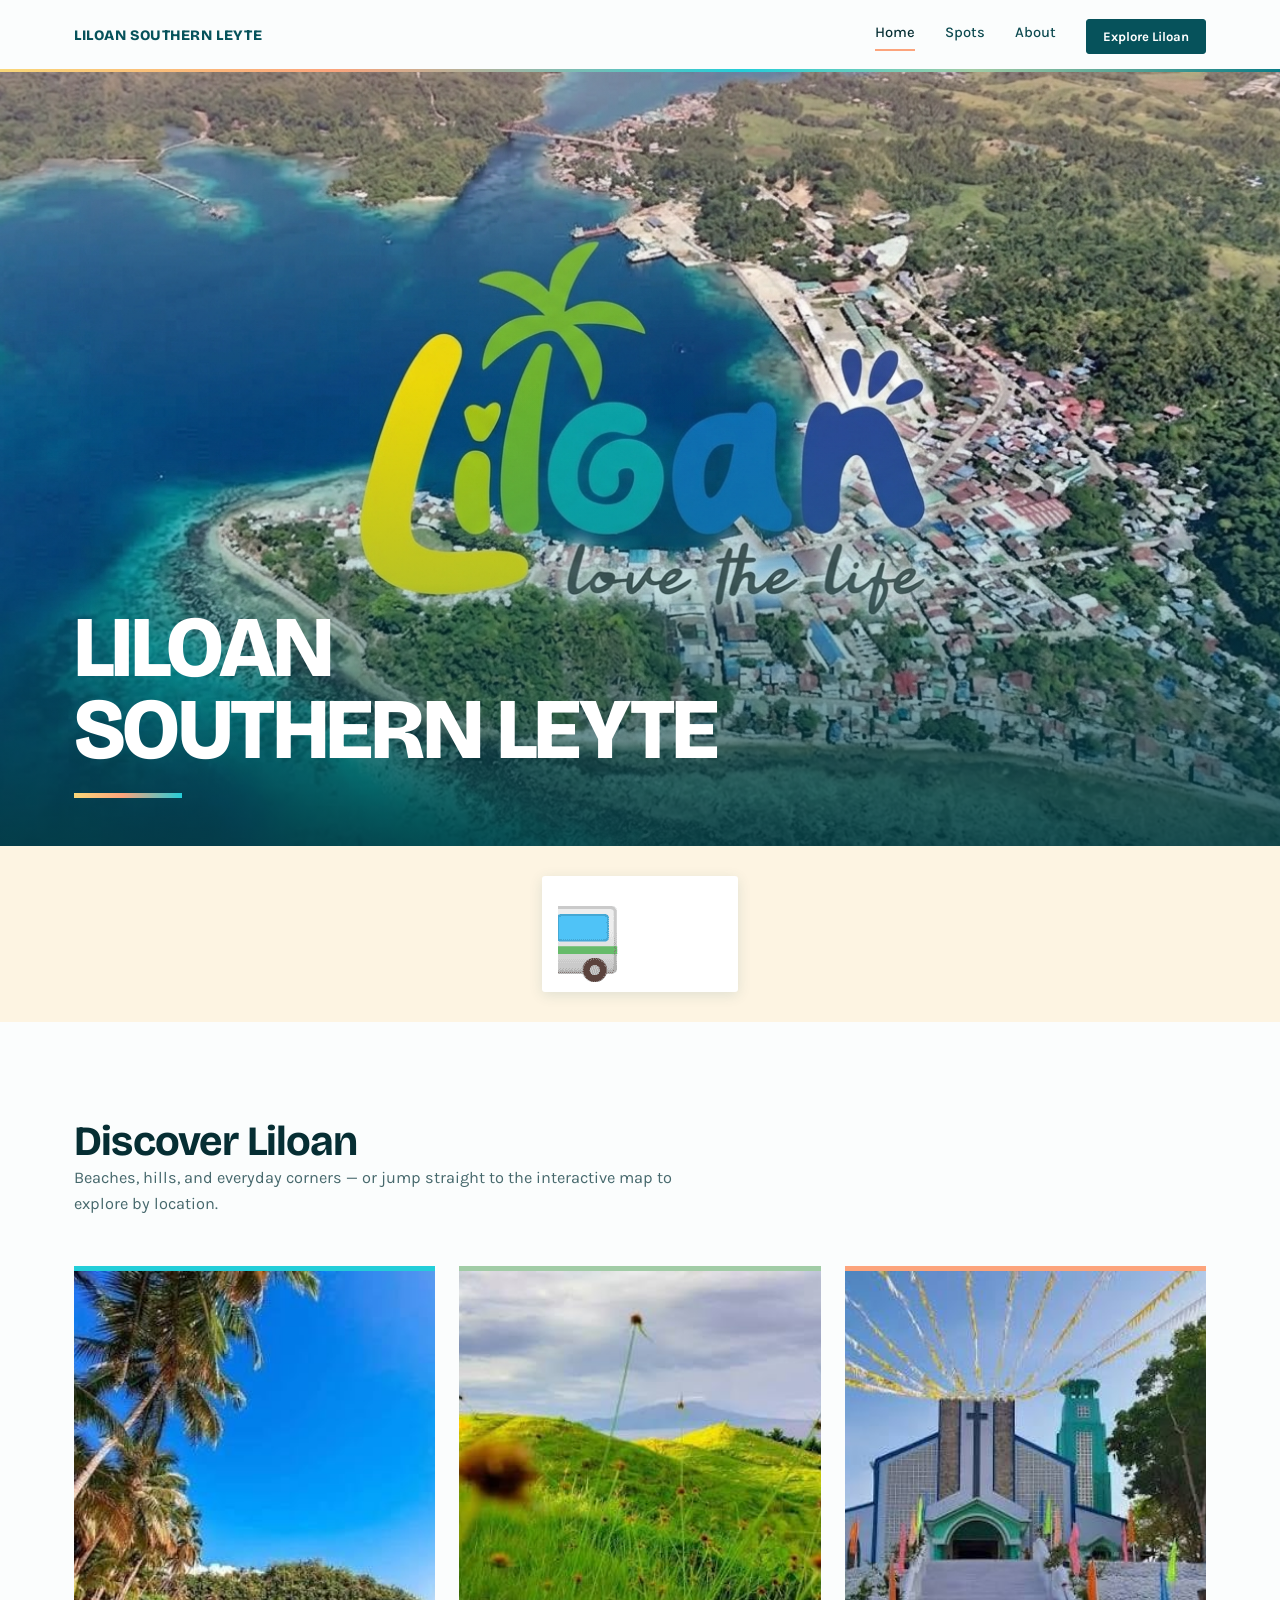
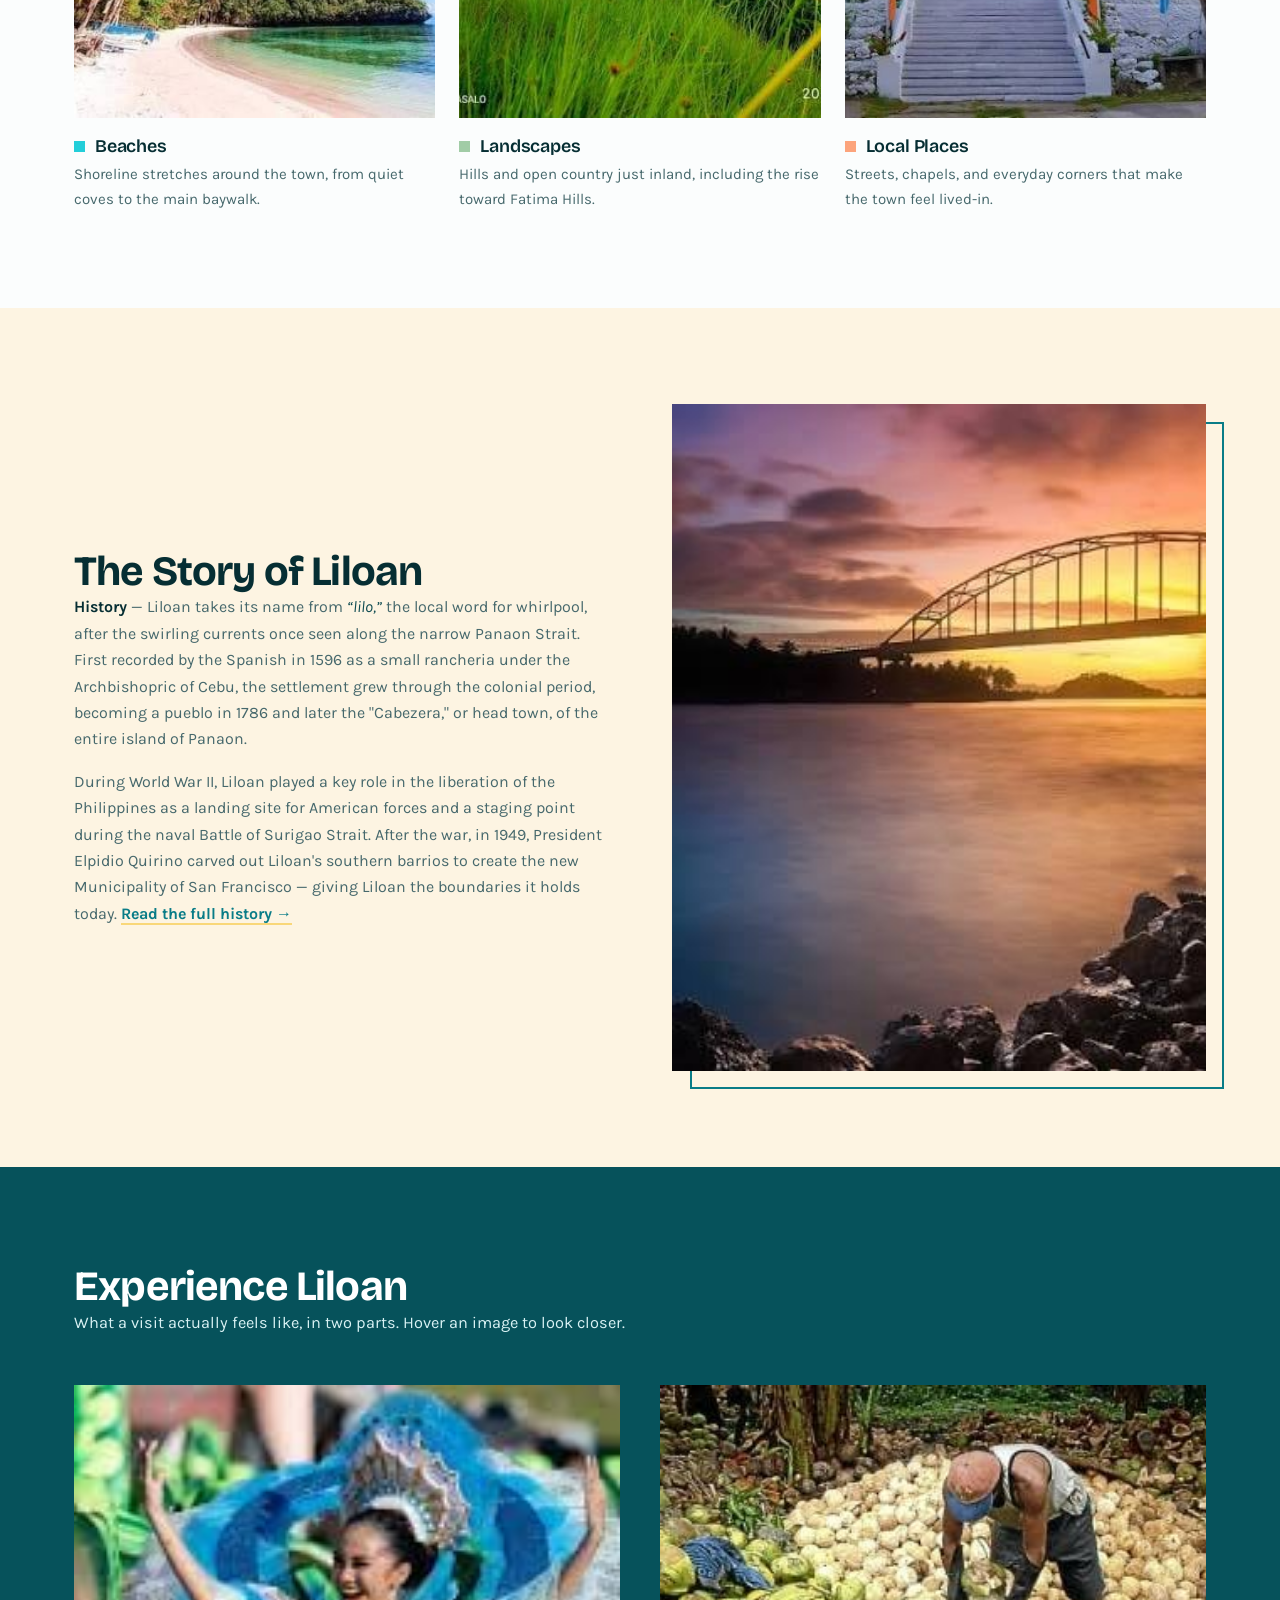
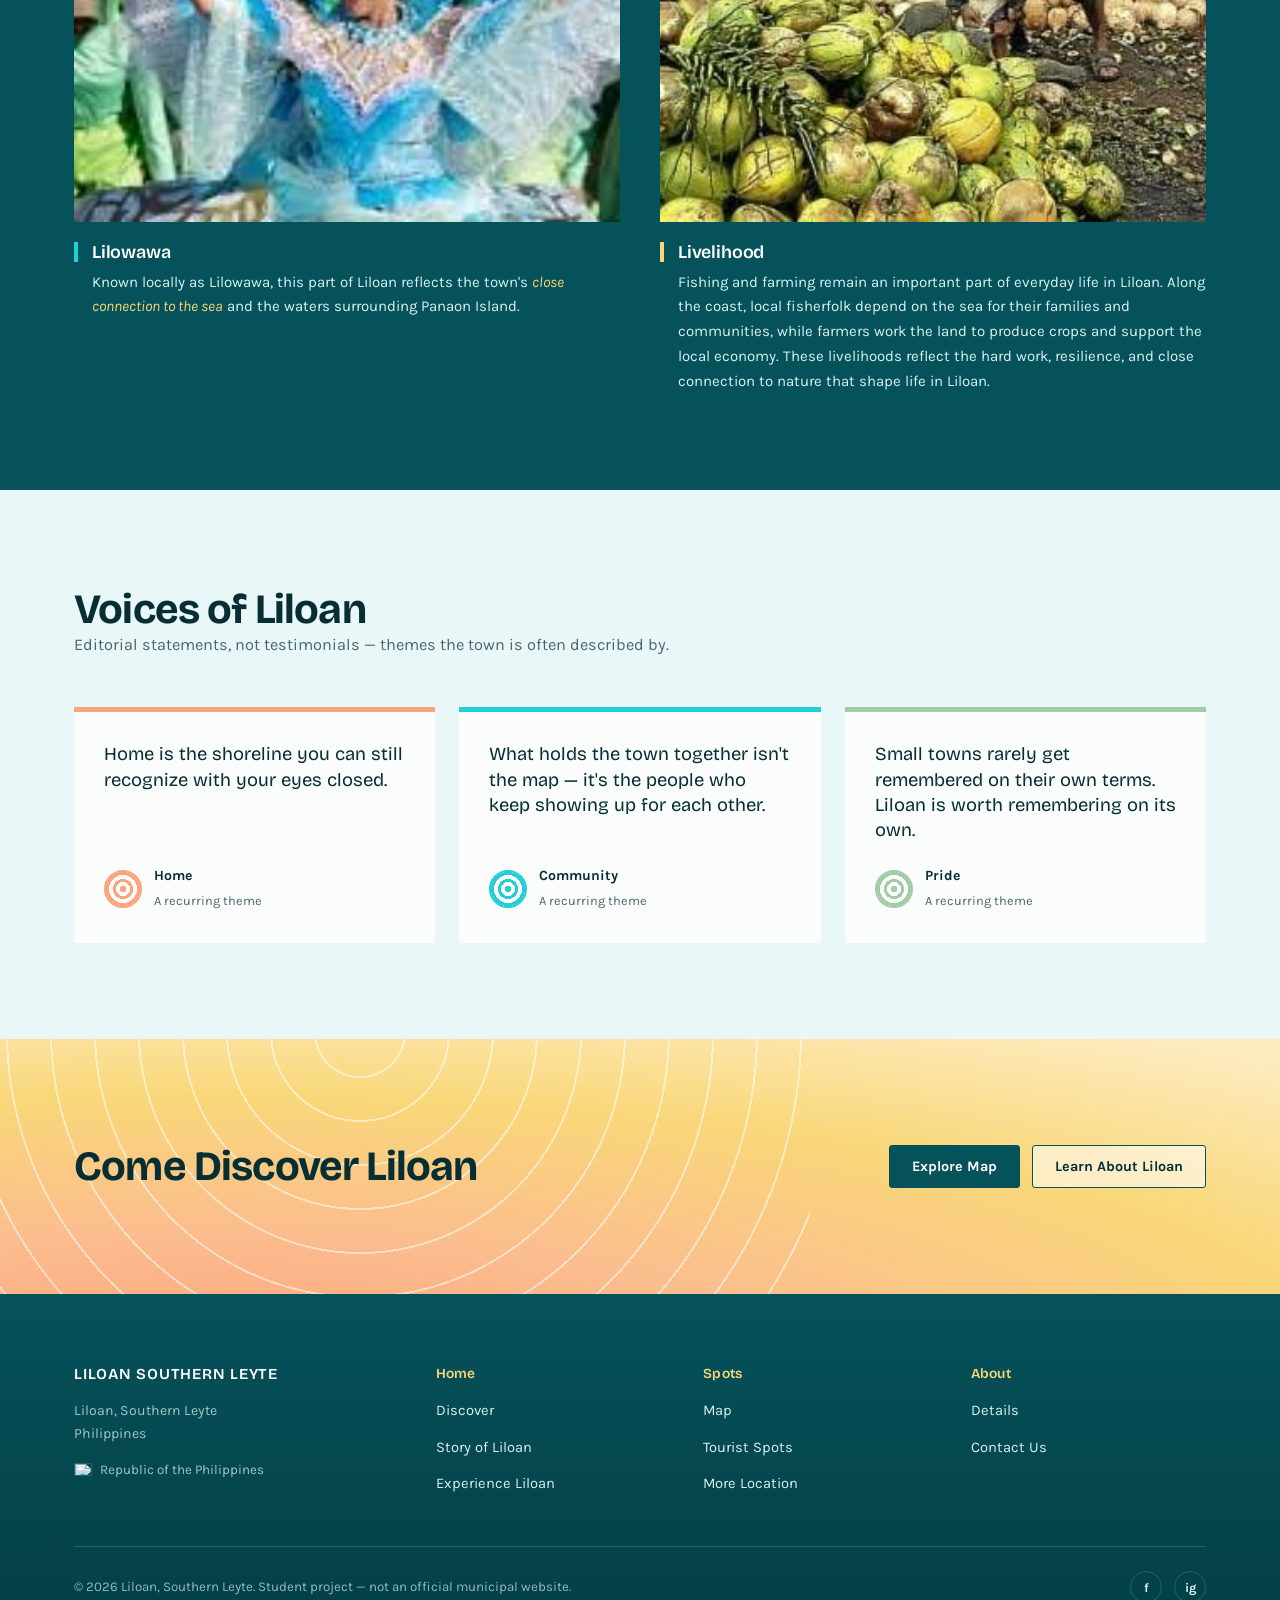
==== commit 7f4f56d1: "Add color design" ====
--- a/index.html
+++ b/index.html
@@ -5,7 +5,7 @@
 <meta name="viewport" content="width=device-width, initial-scale=1.0">
 <!-- Page title: assignment requirement <title> -->
 <title>Liloan, Southern Leyte — My Hometown</title>
-<link rel="icon" href="assets/icons/favicon.ico" type="image/x-icon">
+<link rel="icon" href="assets/icons/favicon.svg" type="image/svg+xml">
 <link rel="stylesheet" href="css/style.css">
 </head>
 <body>
@@ -29,25 +29,26 @@
 </header>
 
 <!-- ============================= HERO ============================= -->
-<section class="hero" style="padding:0;">
+<section class="hero">
   <picture>
     <source media="(max-width: 680px)" srcset="assets/images/hero/hero_liloan_view.jpg">
     <img src="assets/images/hero/hero_liloan_view.jpg"
-         alt="Placeholder hero photograph — to be replaced with a view of Liloan featuring the Municipal Hall"
+         alt="View across Liloan toward the Municipal Hall at sunrise"
          width="1600" height="1000">
   </picture>
   <div class="hero-copy">
-    <h1>LILOAN<br>SOUTHERN LEYTE</h1>
+    <div class="wrap">
+      <h1>LILOAN<br>SOUTHERN LEYTE</h1>
+    </div>
   </div>
 </section>
 
 <!-- ============================= GIF BANNER ============================= -->
 
-<section id="gif-banner" style="padding: 24px 0; display:flex; justify-content:center;">
-  <img src="assets/GIF/gif-1.gif"
-       alt="Animated placeholder — replace with a real motion clip or GIF of Liloan"
-       width="164" height="96"
-       style="display:block; width:100%; max-width:200px; height:auto; object-fit:contain;">
+<section id="gif-banner">
+  <div class="wrap gif-wrap">
+    <img src="assets/GIF/gif-1.gif" alt="Short animated clip of Liloan" width="164" height="96">
+  </div>
 </section>
 
 <!-- ============================= DISCOVER LILOAN ============================= -->
@@ -55,13 +56,13 @@
   <div class="wrap">
    <div class="section-head">
 <h2>Discover Liloan</h2>
-<p>Beaches, hills, and everyday corners — or jump straight to the <a href="map.html" style="color:aqua">interactive map</a> to explore by location.</p>
+<p>Beaches, hills, and everyday corners — or jump straight to the <a href="map.html">interactive map</a> to explore by location.</p>
 </div>
 
     <div class="discover-grid">
 
       <!-- Beaches gallery -->
-      <div class="gallery" data-gallery data-autoplay="4200">
+      <div class="gallery accent-aqua" data-gallery data-autoplay="4200">
         <div class="gallery-frame">
           <img src="assets/images/discover/beaches/Beach_1.jpg" alt="Beaches in Liloan — photo 1" width="1200" height="1500" class="is-active">
           <img src="assets/images/discover/beaches/Beach_2.jpg" alt="Beaches in Liloan — photo 2" width="1200" height="1500">
@@ -74,7 +75,7 @@
       </div>
 
       <!-- Landscapes gallery -->
-      <div class="gallery" data-gallery data-autoplay="4800">
+      <div class="gallery accent-sage" data-gallery data-autoplay="4800">
         <div class="gallery-frame">
           <img src="assets/images/discover/landscapes/Landscape_1.jpg" alt="Landscapes in Liloan — photo 1" width="1200" height="1500" class="is-active">
           <img src="assets/images/discover/landscapes/Landscape_2.jpg" alt="Landscapes in Liloan — photo 2" width="1200" height="1500" style="object-fit: cover; object-position: right center;">
@@ -87,7 +88,7 @@
       </div>
 
       <!-- Local Places gallery -->
-      <div class="gallery" data-gallery data-autoplay="5300">
+      <div class="gallery accent-coral" data-gallery data-autoplay="5300">
         <div class="gallery-frame">
           <img src="assets/images/discover/local/Local_Places_1.jpg" alt="Local places in Liloan — photo 1" width="1200" height="1500" class="is-active">
           <img src="assets/images/discover/local/Local_Places_2.jpg" alt="Local places in Liloan — photo 2" width="1200" height="1500">
@@ -128,17 +129,17 @@
     </div>
     <div class="experience-grid">
 
-      <div class="experience-card">
+      <div class="experience-card accent-aqua">
         <div class="experience-frame" data-gallery data-autoplay="3600">
           <img src="assets/images/experience/lilowawa_1.jpg" alt="Lilowawa experience — photo 1" width="1000" height="750" class="is-active">
           <img src="assets/images/experience/lilowawa_2.jpg" alt="Lilowawa experience — photo 2" width="1000" height="750">
           <img src="assets/images/experience/lilowawa_3.jpg" alt="Lilowawa experience — photo 3" width="1000" height="750">
         </div>
         <h3>Lilowawa</h3>
-<p>Known locally as Lilowawa, this part of Liloan reflects the town's <em>close connection to the sea</em> and the waters surrounding Panaon Island.
-      </div>
-
-      <div class="experience-card">
+<p>Known locally as Lilowawa, this part of Liloan reflects the town's <em>close connection to the sea</em> and the waters surrounding Panaon Island.</p>
+      </div>
+
+      <div class="experience-card accent-gold">
         <div class="experience-frame" data-gallery data-autoplay="4100">
           <img src="assets/images/experience/livelihood_1.jpg" alt="Livelihood in Liloan — photo 1" width="1000" height="750" class="is-active">
           <img src="assets/images/experience/livelihood_2.jpg" alt="Livelihood in Liloan — photo 2" width="1000" height="750">
@@ -160,7 +161,7 @@
     </div>
     <div class="voices-grid">
 
-      <div class="voice-card">
+      <div class="voice-card accent-coral">
         <blockquote>Home is the shoreline you can still recognize with your eyes closed.</blockquote>
         <div class="voice-meta">
           <span class="dot" aria-hidden="true"></span>
@@ -168,7 +169,7 @@
         </div>
       </div>
 
-      <div class="voice-card">
+      <div class="voice-card accent-aqua">
         <blockquote>What holds the town together isn't the map — it's the people who keep showing up for each other.</blockquote>
         <div class="voice-meta">
           <span class="dot" aria-hidden="true"></span>
@@ -176,7 +177,7 @@
         </div>
       </div>
 
-      <div class="voice-card">
+      <div class="voice-card accent-sage">
         <blockquote>Small towns rarely get remembered on their own terms. Liloan is worth remembering on its own.</blockquote>
         <div class="voice-meta">
           <span class="dot" aria-hidden="true"></span>
@@ -260,26 +261,12 @@
 
   document.querySelectorAll('[data-gallery]').forEach(function (gallery) {
     var images = gallery.querySelectorAll('img');
-    var dotsWrap = gallery.parentElement.querySelector('[data-dots]');
     var index = 0;
-
-    if (dotsWrap) {
-      images.forEach(function (img, i) {
-        var dot = document.createElement('button');
-        dot.type = 'button';
-        dot.setAttribute('aria-label', 'Show photo ' + (i + 1));
-        if (i === 0) dot.classList.add('is-active');
-        dot.addEventListener('click', function () { show(i); });
-        dotsWrap.appendChild(dot);
-      });
-    }
 
     function show(i) {
       images[index].classList.remove('is-active');
-      if (dotsWrap) dotsWrap.children[index].classList.remove('is-active');
       index = i;
       images[index].classList.add('is-active');
-      if (dotsWrap) dotsWrap.children[index].classList.add('is-active');
     }
 
     var delay = parseInt(gallery.getAttribute('data-autoplay'), 10) || 4000;
--- a/css/style.css
+++ b/css/style.css
@@ -1,25 +1,69 @@
+@import url("https://fonts.googleapis.com/css2?family=Bricolage+Grotesque:opsz,wght@12..96,400;12..96,600;12..96,800&family=Karla:ital,wght@0,400;0,500;0,700;1,400&display=swap");
+
 /* ==========================================================================
    LILOAN, SOUTHERN LEYTE — shared stylesheet
    One file used by index.html, map.html and about.html.
+
+   PALETTE CONCEPT — "colour as depth"
+   Liloan is named after "lilo", the Cebuano word for whirlpool. The palette
+   is read as a cross-section of the town's landscape, and the page descends
+   through it as you scroll:
+
+     --gold   #F9D779   sand, the shore
+     --coral  #FCA47C   sunrise light on the water
+     --aqua   #23CED9   the shallows
+     --sage   #A1CCA6   the hills inland
+     --teal   #097C87   the deep water of Panaon Strait
+
+   CONTRAST RULE: coral, gold, sage and aqua do NOT pass contrast as small
+   text on white. On light backgrounds they are used only as surfaces, rules
+   and badges — never as body text. On the deep teal bands all four pass AA
+   and are allowed to carry text.
    ========================================================================== */
 
 /* ---- Design tokens ------------------------------------------------------ */
 :root {
-  --ink: #111111;        /* primary text / black buttons */
-  --ink-soft: #3a3a3a;    /* secondary headings on dark */
-  --muted: #6e6e6e;       /* body copy on light */
-  --paper: #ffffff;       /* page background */
-  --panel: #f4f4f2;       /* soft light panel background */
-  --line: #e4e2dd;        /* hairline borders/dividers */
-  --dark: #0e0e0e;        /* footer / dark sections */
-  --dark-line: #2a2a2a;   /* borders on dark sections */
-
-  --font: -apple-system, "Segoe UI", "Helvetica Neue", Helvetica, Arial, sans-serif;
+  /* Palette */
+  --gold:  #F9D779;
+  --coral: #FCA47C;
+  --aqua:  #23CED9;
+  --sage:  #A1CCA6;
+  --teal:  #097C87;
+
+  /* Deep surfaces (darkened teal — 8.9:1 against white text) */
+  --deep:      #06525B;
+  --deep-2:    #043E45;
+  --deep-line: #0B6B76;
+
+  /* Text — teal-cast inks rather than neutral black */
+  --ink:      #062E33;   /* headings and primary text */
+  --ink-soft: #0D4A50;   /* secondary headings */
+  --muted:    #46686C;   /* body copy on light (5.7:1 on paper) */
+  --on-deep:  #D9F2F4;   /* body copy on the deep bands */
+
+  /* Light surfaces */
+  --paper: #FBFDFD;      /* page background, faint cool cast */
+  --shell: #FDF4E2;      /* sand band — Story, GIF strip */
+  --foam:  #E9F7F9;      /* shallows band — Voices, Must-visit */
+  --panel: #EFF4F4;      /* neutral image placeholder */
+  --line:  #DCE7E7;      /* hairline on light */
+
+  --font-display: "Bricolage Grotesque", "Segoe UI", Helvetica, Arial, sans-serif;
+  --font: Karla, -apple-system, "Segoe UI", Helvetica, Arial, sans-serif;
 
   --container: 1180px;
   --gap: 24px;
-  --radius: 2px;
-}
+  --radius: 3px;
+
+  /* Per-block accent — overridden by the .accent-* classes below */
+  --accent: var(--teal);
+}
+
+.accent-gold  { --accent: var(--gold); }
+.accent-coral { --accent: var(--coral); }
+.accent-aqua  { --accent: var(--aqua); }
+.accent-sage  { --accent: var(--sage); }
+.accent-teal  { --accent: var(--teal); }
 
 /* ---- Reset --------------------------------------------------------------- */
 * { box-sizing: border-box; }
@@ -29,7 +73,7 @@
   font-family: var(--font);
   color: var(--ink);
   background: var(--paper);
-  line-height: 1.5;
+  line-height: 1.65;
   -webkit-font-smoothing: antialiased;
 }
 img { max-width: 100%; display: block; }
@@ -37,6 +81,14 @@
 ul { list-style: none; margin: 0; padding: 0; }
 button { font-family: inherit; cursor: pointer; }
 
+/* Visible keyboard focus everywhere, in the brand colours. */
+a:focus-visible,
+button:focus-visible {
+  outline: 3px solid var(--aqua);
+  outline-offset: 3px;
+  border-radius: 2px;
+}
+
 .wrap {
   max-width: var(--container);
   margin: 0 auto;
@@ -44,13 +96,24 @@
 }
 
 /* ---- Typography ----------------------------------------------------------- */
-h1, h2, h3, h4, h5, h6 { margin: 0; font-weight: 700; letter-spacing: -0.01em; }
-h1 { font-size: clamp(2.6rem, 6vw, 5rem); line-height: 1.02; }
-h2 { font-size: clamp(1.6rem, 3vw, 2.2rem); }
-h3 { font-size: 1.05rem; }
-p { margin: 0 0 1em; color: var(--muted); }
+h1, h2, h3, h4, h5, h6 {
+  margin: 0;
+  font-family: var(--font-display);
+  font-weight: 700;
+  line-height: 1.12;
+  color: var(--ink);
+}
+h1 {
+  font-size: clamp(2.8rem, 7vw, 5.4rem);
+  font-weight: 800;
+  line-height: 0.95;
+  letter-spacing: -0.03em;
+}
+h2 { font-size: clamp(1.8rem, 3.4vw, 2.6rem); letter-spacing: -0.02em; }
+h3 { font-size: 1.12rem; font-weight: 600; letter-spacing: -0.01em; }
+h4 { font-size: 0.9rem; font-weight: 600; }
+p  { margin: 0 0 1em; color: var(--muted); max-width: 68ch; }
 p:last-child { margin-bottom: 0; }
-.eyebrow { font-size: 0.8rem; color: var(--muted); margin: 0 0 6px; }
 
 /* ---- Buttons --------------------------------------------------------------- */
 .btn {
@@ -59,16 +122,20 @@
   justify-content: center;
   padding: 12px 22px;
   font-size: 0.9rem;
+  font-weight: 700;
   border-radius: var(--radius);
-  border: 1px solid var(--ink);
+  border: 1.5px solid var(--deep);
   background: none;
-  transition: opacity 0.2s ease, transform 0.15s ease;
-}
-.btn:hover { opacity: 0.75; }
+  color: var(--ink);
+  transition: background-color 0.2s ease, color 0.2s ease, transform 0.15s ease;
+}
 .btn:active { transform: scale(0.98); }
-.btn-primary { background: var(--ink); color: var(--paper); }
-.btn-secondary { background: var(--panel); color: var(--ink); border-color: var(--line); }
-.btn-outline { background: transparent; color: var(--paper); border-color: var(--paper); }
+.btn-primary { background: var(--deep); color: #fff; }
+.btn-primary:hover { background: var(--teal); border-color: var(--teal); }
+.btn-secondary { background: transparent; color: var(--ink); }
+.btn-secondary:hover { background: var(--foam); }
+.btn-outline { background: transparent; color: #fff; border-color: rgba(255,255,255,0.55); }
+.btn-outline:hover { background: rgba(255,255,255,0.12); }
 .btn-sm { padding: 9px 16px; font-size: 0.82rem; }
 
 /* ---- Header / nav ----------------------------------------------------------- */
@@ -76,9 +143,18 @@
   position: sticky;
   top: 0;
   z-index: 50;
-  background: rgba(255, 255, 255, 0.92);
-  backdrop-filter: blur(6px);
-  border-bottom: 1px solid var(--line);
+  background: rgba(251, 253, 253, 0.9);
+  backdrop-filter: blur(8px);
+}
+/* Signature device: the depth scale itself, as a 3px rule under the header.
+   Same five colours, same order, on every page. */
+.site-header::after {
+  content: "";
+  position: absolute;
+  left: 0; right: 0; bottom: 0;
+  height: 3px;
+  background: linear-gradient(90deg,
+    var(--gold) 0%, var(--coral) 26%, var(--aqua) 58%, var(--sage) 76%, var(--teal) 100%);
 }
 .site-header .wrap {
   display: flex;
@@ -87,24 +163,28 @@
   height: 72px;
 }
 .wordmark {
-  font-size: 0.85rem;
-  font-weight: 700;
-  letter-spacing: 0.06em;
-}
-.main-nav { display: flex; align-items: center; gap: 32px; }
-.main-nav a { font-size: 0.9rem; }
-.main-nav a[aria-current="page"] { border-bottom: 1px solid var(--ink); padding-bottom: 3px; }
-.nav-toggle {
-  display: none;
-  border: none;
-  background: none;
-  padding: 6px;
-}
+  font-family: var(--font-display);
+  font-size: 0.9rem;
+  font-weight: 800;
+  letter-spacing: 0.04em;
+  color: var(--deep);
+}
+.main-nav { display: flex; align-items: center; gap: 30px; }
+.main-nav a {
+  font-size: 0.92rem;
+  font-weight: 500;
+  color: var(--ink-soft);
+  padding-bottom: 3px;
+  border-bottom: 2px solid transparent;
+  transition: border-color 0.2s ease, color 0.2s ease;
+}
+.main-nav a:hover { color: var(--teal); border-bottom-color: var(--aqua); }
+.main-nav a[aria-current="page"] { color: var(--ink); border-bottom-color: var(--coral); }
+.nav-toggle { display: none; border: none; background: none; padding: 6px; }
 .nav-toggle span {
   display: block;
-  width: 22px;
-  height: 2px;
-  background: var(--ink);
+  width: 22px; height: 2px;
+  background: var(--deep);
   margin: 5px 0;
 }
 
@@ -114,9 +194,16 @@
   height: 86vh;
   min-height: 460px;
   overflow: hidden;
-  background: #d8d5cc;
-}
-.hero picture, .hero img {
+  background: var(--deep);
+}
+.hero picture {
+  position: absolute;
+  inset: 0;
+  display: block;
+}
+.hero img {
+  position: absolute;
+  inset: 0;
   width: 100%;
   height: 100%;
   object-fit: cover;
@@ -126,152 +213,269 @@
   from { transform: scale(1.04) translate(0, 0); }
   to   { transform: scale(1.12) translate(-1.5%, -1%); }
 }
-@media (prefers-reduced-motion: reduce) {
-  .hero img { animation: none; }
+/* Sunrise scrim: warm light falling from the top, deep water rising from the
+   bottom. Doubles as the contrast guarantee for the headline. */
+.hero::after {
+  content: "";
+  position: absolute;
+  inset: 0;
+  pointer-events: none;
+  background:
+    linear-gradient(to top, rgba(4, 62, 69, 0.86) 0%, rgba(9, 124, 135, 0.22) 34%, transparent 60%),
+    linear-gradient(to bottom, rgba(252, 164, 124, 0.32) 0%, rgba(249, 215, 121, 0.10) 22%, transparent 45%);
 }
 .hero-copy {
   position: absolute;
-  left: 0;
-  right: 0;
+  left: 0; right: 0;
   bottom: 48px;
   padding: 0 24px;
-}
-.hero-copy h1 {
-  color: #111;
-  text-shadow: 0 2px 24px rgba(255, 255, 255, 0.35);
-}
-.hero-hall-note {
-  color: var(--muted);
-  font-size: 0.8rem;
-  margin-top: 8px;
-}
-
-/* ---- Section spacing --------------------------------------------------------- */
+  z-index: 2;
+}
+.hero-copy .wrap { padding: 0 24px; }
+.hero-copy h1 { color: #fff; }
+.hero-copy h1::after {
+  content: "";
+  display: block;
+  width: 108px;
+  height: 5px;
+  margin-top: 22px;
+  background: linear-gradient(90deg, var(--gold), var(--coral) 45%, var(--aqua));
+}
+
+/* ---- Section rhythm ----------------------------------------------------------
+   Sections descend through the palette: paper → sand → paper → deep water →
+   shallows → whirlpool → deepest water. Bands carry their own colour, so the
+   hairline divider only applies between two plain paper sections. */
 section { padding: 96px 0; }
-section + section { border-top: 1px solid var(--line); }
-.section-head { margin-bottom: 48px; max-width: 640px; }
-
-/* ---- Discover Liloan (independent galleries) ---------------------------------- */
+.section-head { margin-bottom: 48px; max-width: 620px; }
+.section-head.text-center { margin-left: auto; margin-right: auto; margin-bottom: 36px; }
+.section-head p { font-size: 1.02rem; }
+
+#gif-banner { background: var(--shell); padding: 30px 0; }
+.gif-wrap { display: flex; justify-content: center; }
+.gif-wrap img {
+  flex: 0 0 auto;
+  width: auto;
+  max-width: 200px;
+  height: auto;
+  padding: 10px 16px;
+  background: #fff;
+  border-radius: var(--radius);
+  box-shadow: 0 3px 14px rgba(6, 82, 91, 0.12);
+}
+#discover   { background: var(--paper); }
+#story      { background: var(--shell); }
+#experience { background: var(--deep); color: var(--on-deep); }
+#voices     { background: var(--foam); }
+
+/* ---- Discover Liloan (independent galleries) ----------------------------------
+   Each gallery takes one band of the palette: shallows, hills, sunrise. */
 .discover-grid {
   display: grid;
   grid-template-columns: repeat(3, 1fr);
   gap: var(--gap);
 }
-.gallery {
-  display: flex;
-  flex-direction: column;
-}
+.gallery { display: flex; flex-direction: column; }
 .gallery-frame {
   position: relative;
   aspect-ratio: 4 / 5;
   overflow: hidden;
   background: var(--panel);
+  border-top: 5px solid var(--accent);
 }
 .gallery-frame img {
   position: absolute;
   inset: 0;
-  width: 100%;
-  height: 100%;
+  width: 100%; height: 100%;
   object-fit: cover;
   opacity: 0;
   transition: opacity 0.6s ease;
 }
 .gallery-frame img.is-active { opacity: 1; }
-.gallery h3 { margin-top: 16px; }
-.gallery p { margin-top: 4px; font-size: 0.92rem; }
-
-/* ---- Story of Liloan ------------------------------------------------------------ */
+.gallery h3 {
+  margin-top: 18px;
+  display: flex;
+  align-items: center;
+  gap: 10px;
+}
+.gallery h3::before {
+  content: "";
+  width: 11px; height: 11px;
+  background: var(--accent);
+  flex-shrink: 0;
+}
+.gallery p { margin-top: 6px; font-size: 0.94rem; }
+
+/* ---- Story of Liloan — the shore ------------------------------------------------ */
 .story-grid {
   display: grid;
   grid-template-columns: 1fr 1fr;
   gap: 64px;
   align-items: center;
 }
-.story-photo { aspect-ratio: 4 / 5; overflow: hidden; background: var(--panel); }
-.story-photo a { display: block; width: 100%; height: 100%; }
+.story-photo {
+  position: relative;
+  aspect-ratio: 4 / 5;
+  background: var(--panel);
+}
+/* Offset frame in deep teal — the photo sits proud of it. */
+.story-photo::before {
+  content: "";
+  position: absolute;
+  inset: 18px -18px -18px 18px;
+  border: 2px solid var(--teal);
+  z-index: 0;
+}
+.story-photo a {
+  position: relative;
+  z-index: 1;
+  display: block;
+  width: 100%; height: 100%;
+  overflow: hidden;
+}
 .story-photo img { width: 100%; height: 100%; object-fit: cover; transition: transform 0.5s ease; }
 .story-photo a:hover img { transform: scale(1.05); }
-#story p a { text-decoration: underline; text-underline-offset: 3px; white-space: nowrap; }
-#story p a:hover { color: var(--muted); }
-
-/* ---- Experience Liloan (crossfade + hover zoom) --------------------------------- */
+#story p a {
+  color: var(--teal);
+  font-weight: 700;
+  border-bottom: 2px solid var(--gold);
+  transition: border-color 0.2s ease;
+}
+#story p a:hover { border-bottom-color: var(--coral); }
+#story b { color: var(--ink); }
+#story i { color: var(--ink-soft); }
+
+/* ---- Experience Liloan — the deep water band ------------------------------------- */
+#experience h2, #experience h3 { color: #fff; }
+#experience p { color: var(--on-deep); }
 .experience-grid {
   display: grid;
   grid-template-columns: 1fr 1fr;
-  gap: var(--gap);
+  gap: 40px;
 }
 .experience-card { display: flex; flex-direction: column; }
 .experience-frame {
   position: relative;
   aspect-ratio: 5 / 4;
   overflow: hidden;
-  background: var(--panel);
+  background: var(--deep-2);
 }
 .experience-frame img {
   position: absolute;
   inset: 0;
-  width: 100%;
-  height: 100%;
+  width: 100%; height: 100%;
   object-fit: cover;
   opacity: 0;
   transition: opacity 1.2s ease, transform 0.5s ease;
 }
 .experience-frame img.is-active { opacity: 1; }
 .experience-frame:hover img.is-active { transform: scale(1.06); }
-.experience-card h3 { margin-top: 16px; }
-.experience-card p { margin-top: 4px; font-size: 0.92rem; }
-
-/* ---- Voices of Liloan -------------------------------------------------------------- */
+.experience-card h3 {
+  margin-top: 20px;
+  padding-left: 14px;
+  border-left: 4px solid var(--accent);
+}
+.experience-card p { margin-top: 8px; font-size: 0.94rem; padding-left: 18px; }
+#experience em { color: var(--gold); font-style: italic; }
+
+/* ---- Voices of Liloan — the shallows -----------------------------------------------
+   The dot is the whirlpool motif: concentric rings, not a flat disc. */
 .voices-grid {
   display: grid;
   grid-template-columns: repeat(3, 1fr);
   gap: var(--gap);
 }
 .voice-card {
-  padding: 28px;
-  background: var(--panel);
+  padding: 30px;
+  background: var(--paper);
+  border-top: 5px solid var(--accent);
   display: flex;
   flex-direction: column;
-  gap: 16px;
-}
-.voice-card blockquote { margin: 0; font-size: 1.1rem; }
-.voice-meta { display: flex; align-items: center; gap: 10px; }
+  gap: 20px;
+}
+.voice-card blockquote {
+  margin: 0;
+  font-family: var(--font-display);
+  font-size: 1.15rem;
+  font-weight: 400;
+  line-height: 1.38;
+  color: var(--ink);
+}
+.voice-meta { display: flex; align-items: center; gap: 12px; margin-top: auto; }
 .voice-meta .dot {
-  width: 34px; height: 34px; border-radius: 50%;
-  background: var(--ink); flex-shrink: 0;
-}
-.voice-meta strong { display: block; font-size: 0.85rem; }
-.voice-meta span { font-size: 0.78rem; color: var(--muted); }
-
-/* ---- Final CTA -------------------------------------------------------------------- */
-.cta {
-  background: var(--panel);
+  width: 38px; height: 38px;
+  border-radius: 50%;
+  flex-shrink: 0;
+  background: repeating-radial-gradient(circle at 50% 50%,
+    var(--accent) 0 3px, transparent 3px 7px);
+  border: 2px solid var(--accent);
+}
+.voice-meta strong { display: block; font-size: 0.88rem; color: var(--ink); }
+.voice-meta span { font-size: 0.8rem; color: var(--muted); }
+
+/* ---- Final CTA — the whirlpool ------------------------------------------------------
+   The one loud moment on the site. Sunrise gradient with concentric rings
+   swirling out of the lower-left, echoing the "lilo" the town is named for. */
+section.cta {
+  position: relative;
+  overflow: hidden;
+  padding: 104px 0;
+  background: radial-gradient(130% 150% at 16% 125%,
+    var(--coral) 0%, #FBBE8E 34%, var(--gold) 68%, #FDEBBE 100%);
+}
+section.cta::before {
+  content: "";
+  position: absolute;
+  left: -7%; bottom: -74%;
+  width: 900px; height: 900px;
+  background: repeating-radial-gradient(circle at 50% 50%,
+    rgba(255, 255, 255, 0.5) 0 2px, transparent 2px 44px);
+  pointer-events: none;
+}
+section.cta .wrap.cta {
+  position: relative;
+  z-index: 1;
   display: flex;
   align-items: center;
   justify-content: space-between;
-  gap: 24px;
+  gap: 28px;
   flex-wrap: wrap;
-}
-.cta-actions { display: flex; gap: 12px; }
-
-/* ---- Footer ------------------------------------------------------------------------ */
+  background: none;
+}
+section.cta h2 { color: var(--ink); max-width: 15ch; }
+.cta-actions { display: flex; gap: 12px; flex-wrap: wrap; }
+section.cta .btn-secondary { border-color: var(--deep); background: rgba(255,255,255,0.55); }
+section.cta .btn-secondary:hover { background: #fff; }
+
+/* ---- Footer — the deepest water ------------------------------------------------------ */
 .site-footer {
-  background: var(--dark);
-  color: #cfcfcf;
-  padding: 64px 0 28px;
+  background: linear-gradient(180deg, var(--deep) 0%, var(--deep-2) 100%);
+  color: var(--on-deep);
+  padding: 72px 0 28px;
 }
 .footer-top {
   display: grid;
   grid-template-columns: 1.4fr repeat(3, 1fr);
   gap: 32px;
   padding-bottom: 40px;
-  border-bottom: 1px solid var(--dark-line);
-}
-.footer-top h4 { color: #fff; font-size: 0.85rem; margin-bottom: 16px; }
+  border-bottom: 1px solid var(--deep-line);
+}
+.footer-top h4 {
+  color: var(--gold);
+  font-size: 0.86rem;
+  margin-bottom: 16px;
+  letter-spacing: 0.02em;
+}
+.footer-brand h4 { color: #fff; font-size: 0.95rem; letter-spacing: 0.05em; }
 .footer-top ul li { margin-bottom: 10px; }
-.footer-top a { color: #b3b3b3; font-size: 0.9rem; }
-.footer-top a:hover { color: #fff; }
-.footer-brand address { font-style: normal; color: #9c9c9c; font-size: 0.85rem; }
+.footer-top a {
+  color: var(--on-deep);
+  font-size: 0.92rem;
+  border-bottom: 1px solid transparent;
+  transition: color 0.2s ease, border-color 0.2s ease;
+}
+.footer-top a:hover { color: var(--aqua); border-bottom-color: var(--aqua); }
+.footer-brand address { font-style: normal; color: #9FC7CB; font-size: 0.88rem; }
 .footer-bottom {
   display: flex;
   align-items: center;
@@ -279,25 +483,50 @@
   padding-top: 24px;
   flex-wrap: wrap;
   gap: 12px;
-}
-.social-row { display: flex; gap: 14px; }
+  color: #8FBBC0;
+}
+.social-row { display: flex; gap: 12px; }
 .social-row a {
-  width: 30px; height: 30px;
-  border: 1px solid var(--dark-line);
+  width: 32px; height: 32px;
+  border: 1px solid var(--deep-line);
   border-radius: 50%;
   display: flex; align-items: center; justify-content: center;
-}
-.flag-credit { display: inline-flex; align-items: center; gap: 6px; }
-.flag-credit img { width: 16px; height: auto; border: 1px solid var(--dark-line); }
-
-/* ---- Page hero banner (Map / About) -------------------------------------------------- */
+  font-size: 0.8rem;
+  font-weight: 700;
+  color: var(--on-deep);
+  transition: background-color 0.2s ease, color 0.2s ease, border-color 0.2s ease;
+}
+.social-row a:hover { background: var(--aqua); border-color: var(--aqua); color: var(--deep-2); }
+.flag-credit { display: inline-flex; align-items: center; gap: 8px; margin-top: 14px; }
+.flag-credit img { width: 18px; height: auto; flex: 0 0 auto; border: 1px solid var(--deep-line); }
+.flag-credit small { color: #9FC7CB; }
+
+/* ---- Page hero banner (Map / About) -------------------------------------------------
+   Deep water, with one faint whirl in the corner so the pages read as a set. */
 .page-hero {
   position: relative;
-  padding: 120px 0 64px;
-  background: var(--dark);
+  overflow: hidden;
+  padding: 104px 0 72px;
+  background: linear-gradient(140deg, var(--deep) 0%, var(--teal) 100%);
   color: #fff;
 }
-.page-hero p { color: #b8b8b8; max-width: 560px; }
+.page-hero::before {
+  content: "";
+  position: absolute;
+  right: -160px; top: -200px;
+  width: 620px; height: 620px;
+  background: repeating-radial-gradient(circle at 50% 50%,
+    rgba(255, 255, 255, 0.13) 0 2px, transparent 2px 38px);
+  pointer-events: none;
+}
+.page-hero .wrap { position: relative; z-index: 1; }
+.page-hero h1 { color: #fff; }
+.page-hero p { color: var(--on-deep); max-width: 58ch; margin-top: 20px; }
+.page-hero q { color: var(--gold); font-style: italic; }
+
+#hometown-map { background: var(--shell); }
+#tourist-spots { background: var(--paper); }
+#must-visit { background: var(--foam); }
 
 /* ---- Interactive hometown image map ---------------------------------------------------- */
 .map-figure {
@@ -305,120 +534,126 @@
   max-width: 900px;
   margin: 0 auto;
   background: var(--panel);
+  border: 3px solid var(--deep);
+  box-shadow: 14px 14px 0 rgba(9, 124, 135, 0.18);
 }
 .map-figure img { width: 100%; height: auto; }
 .map-figure area { cursor: pointer; }
 
-/* Black location-pin icon (teardrop with a white center dot),
-   drawn as an inline SVG data-URI so no extra image file is
-   needed. Anchored so the TIP of the pin sits exactly on the
-   left/top percentage coordinate set inline on each pin in map.html. */
+/* Coral location pin with a deep-teal outline and white centre — reads clearly
+   against both the green land and the blue water of the map image. */
 .map-pin {
   position: absolute;
-  width: 22px;
-  height: 30px;
+  width: 26px; height: 34px;
   transform: translate(-50%, -100%);
-  background-image: url("data:image/svg+xml;utf8,<svg xmlns='http://www.w3.org/2000/svg' viewBox='0 0 24 32'><path d='M12 0C5.4 0 0 5.4 0 12c0 8.5 12 20 12 20s12-11.5 12-20C24 5.4 18.6 0 12 0z' fill='%23111111'/><circle cx='12' cy='12' r='4.5' fill='%23ffffff'/></svg>");
   background-repeat: no-repeat;
   background-size: contain;
-  pointer-events: none; /* clicks/hover pass through to the real <area> hotspot */
-  transition: transform 0.15s ease;
-  filter: drop-shadow(0 1px 1px rgba(0,0,0,0.25));
-}
-/* Pin "lifts" slightly while its matching <area> is hovered. */
+  pointer-events: none;
+  transition: transform 0.18s ease, filter 0.18s ease;
+  filter: drop-shadow(0 2px 3px rgba(4, 62, 69, 0.45));
+}
+.map-pin.pin-1 { background-image: url("data:image/svg+xml;utf8,<svg xmlns='http://www.w3.org/2000/svg' viewBox='0 0 26 34'><path d='M13 1C6.4 1 1 6.4 1 13c0 8.7 12 20 12 20s12-11.3 12-20C25 6.4 19.6 1 13 1z' fill='%23FCA47C' stroke='%2306525B' stroke-width='1.8'/><circle cx='13' cy='13' r='6.4' fill='%23ffffff'/><text x='13' y='16.9' text-anchor='middle' font-family='Helvetica,Arial,sans-serif' font-size='9.5' font-weight='bold' fill='%2306525B'>1</text></svg>"); }
+.map-pin.pin-2 { background-image: url("data:image/svg+xml;utf8,<svg xmlns='http://www.w3.org/2000/svg' viewBox='0 0 26 34'><path d='M13 1C6.4 1 1 6.4 1 13c0 8.7 12 20 12 20s12-11.3 12-20C25 6.4 19.6 1 13 1z' fill='%2323CED9' stroke='%2306525B' stroke-width='1.8'/><circle cx='13' cy='13' r='6.4' fill='%23ffffff'/><text x='13' y='16.9' text-anchor='middle' font-family='Helvetica,Arial,sans-serif' font-size='9.5' font-weight='bold' fill='%2306525B'>2</text></svg>"); }
+.map-pin.pin-3 { background-image: url("data:image/svg+xml;utf8,<svg xmlns='http://www.w3.org/2000/svg' viewBox='0 0 26 34'><path d='M13 1C6.4 1 1 6.4 1 13c0 8.7 12 20 12 20s12-11.3 12-20C25 6.4 19.6 1 13 1z' fill='%23097C87' stroke='%2306525B' stroke-width='1.8'/><circle cx='13' cy='13' r='6.4' fill='%23ffffff'/><text x='13' y='16.9' text-anchor='middle' font-family='Helvetica,Arial,sans-serif' font-size='9.5' font-weight='bold' fill='%2306525B'>3</text></svg>"); }
+.map-pin.pin-4 { background-image: url("data:image/svg+xml;utf8,<svg xmlns='http://www.w3.org/2000/svg' viewBox='0 0 26 34'><path d='M13 1C6.4 1 1 6.4 1 13c0 8.7 12 20 12 20s12-11.3 12-20C25 6.4 19.6 1 13 1z' fill='%23A1CCA6' stroke='%2306525B' stroke-width='1.8'/><circle cx='13' cy='13' r='6.4' fill='%23ffffff'/><text x='13' y='16.9' text-anchor='middle' font-family='Helvetica,Arial,sans-serif' font-size='9.5' font-weight='bold' fill='%2306525B'>4</text></svg>"); }
+.map-pin.pin-5 { background-image: url("data:image/svg+xml;utf8,<svg xmlns='http://www.w3.org/2000/svg' viewBox='0 0 26 34'><path d='M13 1C6.4 1 1 6.4 1 13c0 8.7 12 20 12 20s12-11.3 12-20C25 6.4 19.6 1 13 1z' fill='%23F9D779' stroke='%2306525B' stroke-width='1.8'/><circle cx='13' cy='13' r='6.4' fill='%23ffffff'/><text x='13' y='16.9' text-anchor='middle' font-family='Helvetica,Arial,sans-serif' font-size='9.5' font-weight='bold' fill='%2306525B'>5</text></svg>"); }
+
+/* Hovered marker lifts and brightens; the numeral keeps it identifiable
+   whichever colour it is. */
 .map-pin.is-active {
-  transform: translate(-50%, -100%) scale(1.2);
-}
-
-/* The browser's own default focus outline on an <area> is a thin
-   dark line, which disappears when it lands on top of our solid
-   black pin icon. Override it with a color that stays visible no
-   matter what it's sitting on — this is what shows when you Tab
-   through the map. */
+  transform: translate(-50%, -100%) scale(1.32);
+  filter: drop-shadow(0 4px 8px rgba(4, 62, 69, 0.55));
+}
+
+/* Keyboard focus on a hotspot: gold stays visible over land, water and pins. */
 #liloan-map area:focus {
-  outline: 3px solid #ff3b30;
-  outline-offset: 1px;
-}
-
-/* Floating hover card: follows the cursor, shows the spot's
-   photo with its name printed directly on the image (bottom
-   caption bar) instead of a plain text bubble. */
+  outline: 3px solid var(--gold);
+  outline-offset: 2px;
+}
+
+/* Floating hover card that follows the cursor. */
 .map-tip {
   position: fixed;
-  left: 0;
-  top: 0;
+  left: 0; top: 0;
   pointer-events: none;
   transform: translate(-50%, -130%) scale(0.96);
   opacity: 0;
   transition: opacity 0.15s ease, transform 0.15s ease;
   z-index: 60;
 }
-.map-tip.is-visible {
-  opacity: 1;
-  transform: translate(-50%, -140%) scale(1);
-}
+.map-tip.is-visible { opacity: 1; transform: translate(-50%, -140%) scale(1); }
 .map-tip-photo {
   position: relative;
-  width: 180px;
+  width: 190px;
   aspect-ratio: 4 / 3;
   overflow: hidden;
   background: var(--paper);
-  border: 1px solid var(--ink);
-}
-.map-tip-photo img {
-  width: 100%;
-  height: 100%;
-  object-fit: cover;
-  display: block;
-}
+  border: 2px solid var(--deep);
+  box-shadow: 0 10px 26px rgba(4, 62, 69, 0.3);
+}
+.map-tip-photo img { width: 100%; height: 100%; object-fit: cover; display: block; }
 .map-tip-name {
   position: absolute;
-  left: 0;
-  right: 0;
-  bottom: 0;
-  padding: 8px 10px;
-  background: rgba(17, 17, 17, 0.82);
+  left: 0; right: 0; bottom: 0;
+  padding: 9px 11px;
+  background: rgba(6, 82, 91, 0.92);
   color: #fff;
-  font-size: 0.72rem;
+  font-family: var(--font-display);
+  font-size: 0.82rem;
   font-weight: 600;
-  letter-spacing: 0.04em;
-  text-transform: uppercase;
-  line-height: 1.3;
-}
-/* No real "hover" on touch devices — hide the card there so it
-   doesn't get stuck on screen after a tap. */
-@media (hover: none) {
-  .map-tip { display: none; }
-}
-
-.map-hint { text-align: center; font-size: 0.82rem; color: var(--muted); margin-top: 16px; }
-
-/* ---- Tourist spot list (alternating rows) ------------------------------------------------ */
+  line-height: 1.25;
+}
+@media (hover: none) { .map-tip { display: none; } }
+
+.map-hint {
+  text-align: center;
+  font-style: italic;
+  font-size: 0.88rem;
+  color: var(--muted);
+  margin: 22px auto 0;
+}
+
+/* ---- Tourist spot list --------------------------------------------------------------
+   The five spots are a real sequence — each one is marker 1-5 on the map above —
+   so each row carries a numbered rail in the same colour as its marker. */
 .spot-row {
   display: grid;
   grid-template-columns: 1fr 1fr;
   gap: 48px;
   align-items: center;
-  padding: 48px 0;
-}
-.spot-row:not(:first-child) { border-top: 1px solid var(--line); }
+  padding: 44px 0 44px 26px;
+  border-left: 6px solid var(--accent);
+}
+.spot-row + .spot-row { border-top: 1px solid var(--line); }
 .spot-row:nth-child(even) .spot-photo { order: 2; }
-.spot-photo { aspect-ratio: 4 / 3; overflow: hidden; background: var(--panel); }
-.spot-photo img { width: 100%; height: 100%; object-fit: cover; }
-.spot-actions { display: flex; gap: 10px; margin-top: 20px; }
-
-/* Plain hover zoom on the existing spot photos — no extra markup, just a
-   subtle scale-up on the image that's already there in each row. */
-.spot-photo img { transition: transform 0.5s ease; }
+.spot-row h3 { font-size: 1.35rem; margin-bottom: 10px; }
+.spot-photo {
+  aspect-ratio: 4 / 3;
+  overflow: hidden;
+  background: var(--panel);
+}
+.spot-photo img {
+  width: 100%; height: 100%;
+  object-fit: cover;
+  transition: transform 0.5s ease;
+}
 .spot-photo:hover img { transform: scale(1.06); }
+.spot-actions { display: flex; gap: 10px; margin-top: 22px; flex-wrap: wrap; }
+.more-details {
+  margin-top: 16px;
+  padding: 14px 16px;
+  background: var(--foam);
+  border-left: 3px solid var(--accent);
+  font-size: 0.9rem;
+}
+#tourist-spots sub { color: var(--teal); font-weight: 700; }
 
 /* ---- Must-visit waveform showcase -----------------------------------------------------
    Center-alignment technique: .wave-track is a flex row with align-items:center, so every
    .wave-item shares the same horizontal centerline automatically regardless of its own
-   height — flexbox centers each child on the cross-axis independently of the others.
-   Changing --wave-h (height) never moves that shared center. The idle "breathing" motion
-   and the hover/focus/tap expansion both use `transform`, which never affects layout, so
-   they can never shift the centerline either — only scale visually around it. */
+   height. Changing --wave-h (height) never moves that shared center. The idle motion and
+   the hover/focus/tap expansion both use `transform`, which never affects layout, so they
+   can never shift the centerline either — only scale visually around it. */
 .waveform { padding: 8px 0 4px; }
 .wave-track {
   display: flex;
@@ -440,52 +675,43 @@
   cursor: pointer;
   background: var(--panel);
   transform: scaleY(1);
-  transform-origin: center;    /* grows/shrinks around its own center, never the bottom */
-  box-shadow: 0 6px 20px rgba(0, 0, 0, 0.08);
+  transform-origin: center;
+  box-shadow: 0 6px 20px rgba(6, 82, 91, 0.16);
   transition: flex-basis 0.55s cubic-bezier(0.22, 1, 0.36, 1),
               transform 0.45s cubic-bezier(0.22, 1, 0.36, 1),
               box-shadow 0.45s ease;
   animation: wave-breathe 7s ease-in-out infinite;
   animation-delay: var(--wave-delay, 0s);
 }
-.wave-item img {
-  width: 100%;
-  height: 100%;
-  object-fit: cover;
-  display: block;
-}
-
-/* Idle "living waveform" motion — purely visual (transform), centerline never moves. */
+.wave-item img { width: 100%; height: 100%; object-fit: cover; display: block; }
+
 @keyframes wave-breathe {
   0%, 100% { transform: scaleY(1); }
   50%      { transform: scaleY(1.07); }
 }
 
-/* Hover / keyboard focus / tap: the target item widens and its own animation pauses
-   so the interactive state reads clearly; the rest of the row recedes slightly. */
 .wave-track.has-active .wave-item {
   animation-play-state: paused;
   transform: scaleY(0.92);
-  opacity: 0.55;
+  opacity: 0.5;
 }
 .wave-item.is-active {
   flex-basis: 40%;
   transform: scaleY(1.05) !important;
   opacity: 1 !important;
-  box-shadow: 0 14px 34px rgba(0, 0, 0, 0.22);
+  box-shadow: 0 16px 36px rgba(6, 82, 91, 0.34);
   z-index: 2;
 }
-
-/* Details panel — overlaid on the photo, not a separate block, so the image stays the
-   main visual focus. Fades/moves in only for the active item. */
+.wave-item:focus-visible { outline: 3px solid var(--teal); outline-offset: 3px; }
+
 .wave-caption {
   position: absolute;
   left: 0; right: 0; bottom: 0;
   display: flex;
   flex-direction: column;
-  gap: 4px;
-  padding: 18px 16px 16px;
-  background: linear-gradient(to top, rgba(0, 0, 0, 0.82), rgba(0, 0, 0, 0));
+  gap: 5px;
+  padding: 20px 16px 16px;
+  background: linear-gradient(to top, rgba(4, 62, 69, 0.94) 0%, rgba(6, 82, 91, 0.62) 55%, transparent 100%);
   color: #fff;
   text-align: left;
   opacity: 0;
@@ -493,16 +719,19 @@
   transition: opacity 0.35s ease, transform 0.35s ease;
   pointer-events: none;
 }
-.wave-item.is-active .wave-caption {
-  opacity: 1;
-  transform: translateY(0);
-}
-.wave-caption strong { font-size: 0.95rem; line-height: 1.25; }
-.wave-caption .wave-desc { font-size: 0.78rem; color: #e6e6e3; line-height: 1.4; }
-.wave-caption .wave-location { font-size: 0.75rem; color: #cfcfca; }
+.wave-item.is-active .wave-caption { opacity: 1; transform: translateY(0); }
+.wave-caption strong {
+  font-family: var(--font-display);
+  font-size: 1rem;
+  line-height: 1.22;
+}
+.wave-caption .wave-desc { font-size: 0.8rem; color: var(--on-deep); line-height: 1.45; }
+.wave-caption .wave-location { font-size: 0.76rem; color: var(--gold); }
 
 @media (prefers-reduced-motion: reduce) {
   .wave-item { animation: none; }
+  .hero img { animation: none; }
+  * { scroll-behavior: auto; }
 }
 
 @media (max-width: 960px) {
@@ -520,27 +749,48 @@
   .wave-item { flex: 0 0 30%; min-width: 90px; scroll-snap-align: center; }
   .wave-item.is-active { flex: 0 0 62%; }
   .wave-caption strong { font-size: 0.85rem; }
-  .wave-caption .wave-desc { display: none; } /* keep the mobile card compact */
+  .wave-caption .wave-desc { display: none; }
 }
 
 /* ---- About page ---------------------------------------------------------------------------- */
+#details { background: var(--paper); }
+#contact { background: var(--foam); }
+
 .about-intro {
   display: grid;
   grid-template-columns: 1.1fr 0.9fr;
   gap: 56px;
   align-items: start;
 }
-.about-choice { padding: 28px 0; border-top: 1px solid var(--line); }
+.about-choice {
+  padding: 26px 0 26px 20px;
+  border-top: 1px solid var(--line);
+  border-left: 5px solid transparent;
+  transition: border-left-color 0.25s ease, padding-left 0.25s ease;
+}
+.about-choice:hover { border-left-color: var(--accent); padding-left: 26px; }
 .about-choice:last-of-type { border-bottom: 1px solid var(--line); }
 .about-choice h3 { margin-bottom: 6px; }
+.about-choice h3 a { color: var(--teal); border-bottom: 2px solid var(--gold); }
 .about-choice p { margin-bottom: 16px; }
-.about-photo { aspect-ratio: 3 / 4; overflow: hidden; background: var(--panel); }
-.about-photo img { width: 100%; height: 100%; object-fit: cover; }
+
+.about-photo {
+  aspect-ratio: 1 / 1;
+  background: var(--gold);
+  padding: 30px;
+  display: flex;
+  align-items: center;
+  justify-content: center;
+}
+.about-photo img {
+  width: 100%; height: 100%;
+  object-fit: contain;
+  mix-blend-mode: multiply;
+}
 
 .detail-panel {
   margin-top: 64px;
   padding-top: 64px;
-  border-top: 1px solid var(--line);
   display: none;
 }
 .detail-panel.is-visible { display: block; }
@@ -549,29 +799,68 @@
   display: grid;
   grid-template-columns: 1fr 1fr;
   gap: 40px;
-}
-.official { margin-bottom: 20px; }
-.official strong { display: block; }
-.official span { font-size: 0.82rem; color: var(--muted); }
-.sb-list li { margin-bottom: 8px; }
+  margin-top: 28px;
+}
+.official {
+  margin-bottom: 16px;
+  padding: 16px 18px;
+  background: var(--foam);
+  border-left: 5px solid var(--accent);
+}
+.official strong { display: block; font-size: 1.05rem; color: var(--ink); }
+.official span { font-size: 0.84rem; color: var(--muted); }
+.officials-grid > div:first-child .official:first-child { --accent: var(--coral); }
+.officials-grid > div:first-child .official:nth-child(2) { --accent: var(--aqua); }
+.sb-list li {
+  margin-bottom: 8px;
+  padding-left: 20px;
+  position: relative;
+  color: var(--muted);
+}
+.sb-list li::before {
+  content: "";
+  position: absolute;
+  left: 0; top: 0.62em;
+  width: 9px; height: 9px;
+  border-radius: 50%;
+  background: var(--sage);
+}
+abbr[title] { text-decoration-color: var(--teal); cursor: help; }
 
 table.population-table {
   width: 100%;
   border-collapse: collapse;
   margin-top: 24px;
+  max-width: 640px;
 }
 .population-table th, .population-table td {
   text-align: left;
-  padding: 12px 8px;
+  padding: 14px 10px;
   border-bottom: 1px solid var(--line);
-  font-size: 0.92rem;
-}
-.population-table th { color: var(--muted); font-weight: 600; font-size: 0.8rem; }
-
-.contact-grid {
-  display: grid;
-  grid-template-columns: 1fr 1fr;
-  gap: 48px;
+  font-size: 0.95rem;
+}
+.population-table thead th {
+  color: #fff;
+  background: var(--deep);
+  font-family: var(--font-display);
+  font-weight: 600;
+  font-size: 0.82rem;
+  border-bottom: none;
+}
+.population-table td strong { font-size: 1.25rem; color: var(--teal); }
+.population-table del { color: var(--muted); }
+.population-table ins { text-decoration-color: var(--sage); text-decoration-thickness: 2px; }
+mark { background: var(--gold); color: var(--ink); padding: 2px 6px; border-radius: 2px; }
+sup { color: var(--coral); font-weight: 700; }
+cite { font-style: italic; color: var(--ink-soft); }
+
+.contact-grid { display: grid; grid-template-columns: 1fr 1fr; gap: 48px; }
+#contact address {
+  font-style: normal;
+  font-size: 0.98rem;
+  color: var(--ink-soft);
+  padding-left: 20px;
+  border-left: 5px solid var(--coral);
 }
 .contact-form { display: grid; gap: 14px; }
 .contact-form input, .contact-form textarea {
@@ -582,18 +871,31 @@
   font-family: inherit;
   font-size: 0.9rem;
 }
-.contact-form label { font-size: 0.82rem; color: var(--muted); display: block; margin-bottom: 4px; }
+.contact-form label { font-size: 0.84rem; color: var(--muted); display: block; margin-bottom: 4px; }
 pre.office-hours {
-  padding: 0px;
-  font-size: 0.85rem;
+  margin: 22px 0 0;
+  padding: 18px 20px;
+  background: var(--shell);
+  border-left: 5px solid var(--gold);
+  font-size: 0.88rem;
   font-family: "SFMono-Regular", Consolas, monospace;
+  color: var(--ink);
   overflow-x: auto;
 }
-.bdo-demo { font-size: 0.78rem; color: var(--muted); display: flex; gap: 18px; margin-top: 10px; }
+.bdo-demo {
+  font-size: 0.82rem;
+  color: var(--muted);
+  display: flex;
+  gap: 20px;
+  flex-wrap: wrap;
+  margin-top: 18px;
+}
 
 /* ---- Utility --------------------------------------------------------------------------------- */
-hr.divider { border: none; border-top: 1px solid var(--line); margin: 64px 0 0; }
+hr.divider { border: none; border-top: 3px solid var(--line); margin: 64px 0 0; }
 .text-center { text-align: center; }
+.text-center p { margin-left: auto; margin-right: auto; }
+q { color: var(--ink-soft); }
 
 /* ---- Responsive ------------------------------------------------------------------------------- */
 @media (max-width: 960px) {
@@ -601,16 +903,29 @@
   .story-grid, .experience-grid, .about-intro, .contact-grid, .officials-grid {
     grid-template-columns: 1fr;
   }
-  .spot-row { grid-template-columns: 1fr; }
+  .story-photo::before { inset: 14px -14px -14px 14px; }
+  .spot-row { grid-template-columns: 1fr; gap: 28px; }
   .spot-row:nth-child(even) .spot-photo { order: 0; }
   .footer-top { grid-template-columns: 1fr 1fr; }
 }
 @media (max-width: 680px) {
-  .main-nav { position: fixed; inset: 72px 0 0 0; background: var(--paper); flex-direction: column; align-items: flex-start; padding: 24px; gap: 20px; transform: translateX(100%); transition: transform 0.25s ease; }
+  .main-nav {
+    position: fixed;
+    inset: 72px 0 0 0;
+    background: var(--paper);
+    flex-direction: column;
+    align-items: flex-start;
+    padding: 28px 24px;
+    gap: 22px;
+    transform: translateX(100%);
+    transition: transform 0.25s ease;
+  }
   .main-nav.is-open { transform: translateX(0); }
   .nav-toggle { display: block; }
   .discover-grid, .voices-grid { grid-template-columns: 1fr; }
-  section { padding: 64px 0; }
+  section, section.cta { padding: 64px 0; }
+  .page-hero { padding: 72px 0 52px; }
   .footer-top { grid-template-columns: 1fr; gap: 28px; }
-  .cta { flex-direction: column; align-items: flex-start; }
+  section.cta .wrap.cta { flex-direction: column; align-items: flex-start; }
+  .spot-row { padding-left: 18px; }
 }
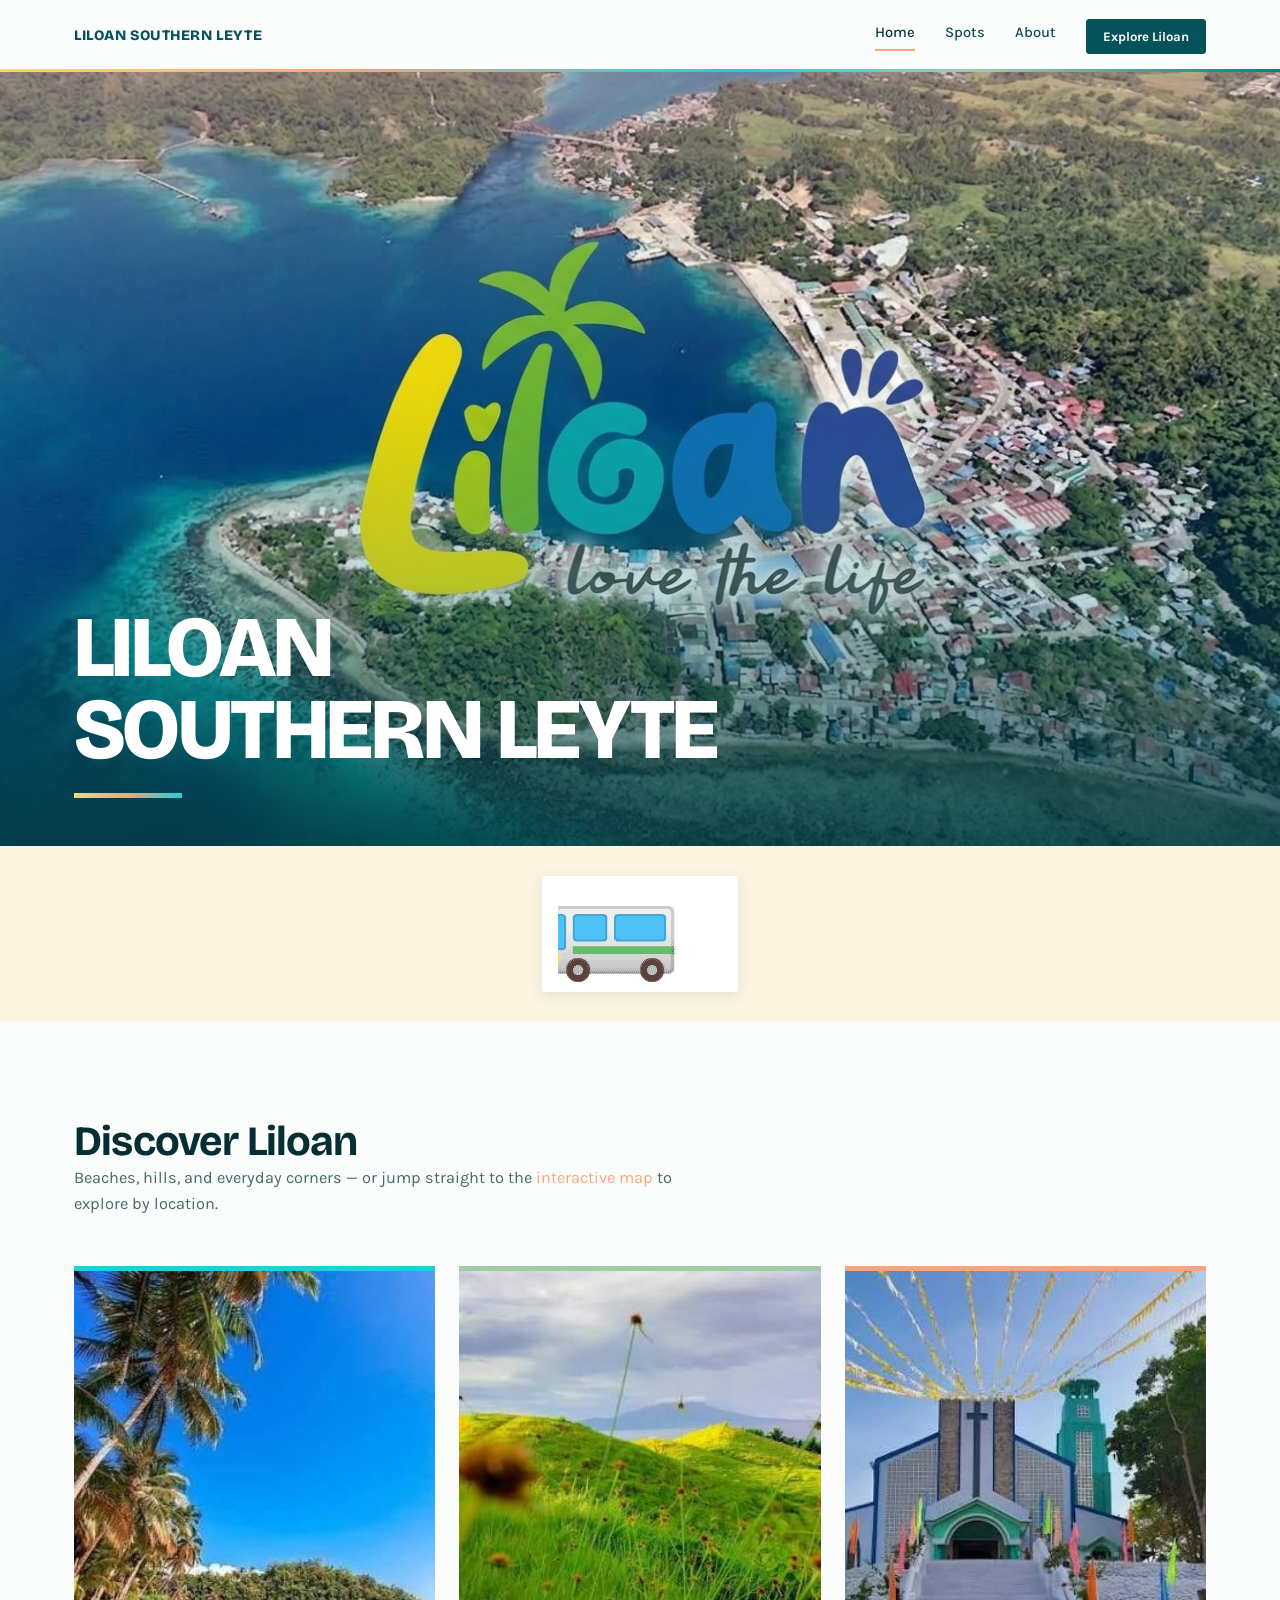
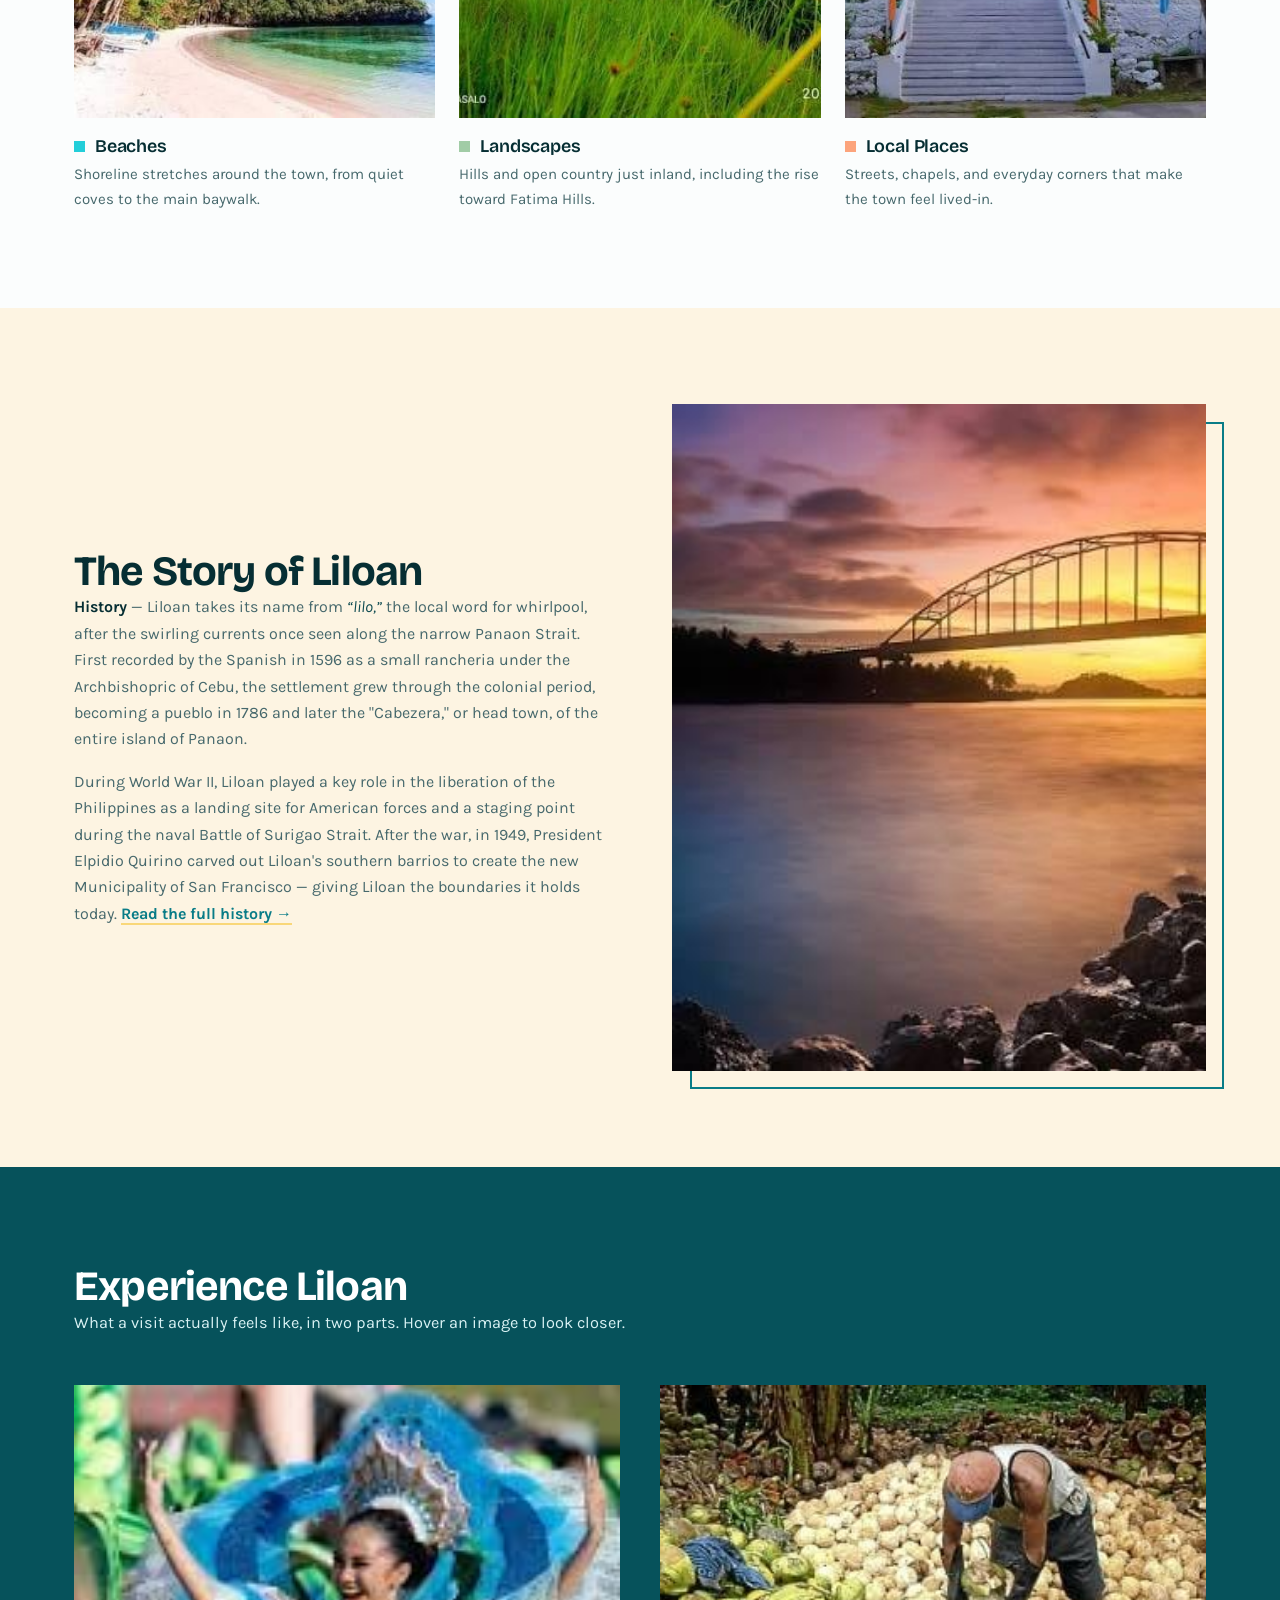
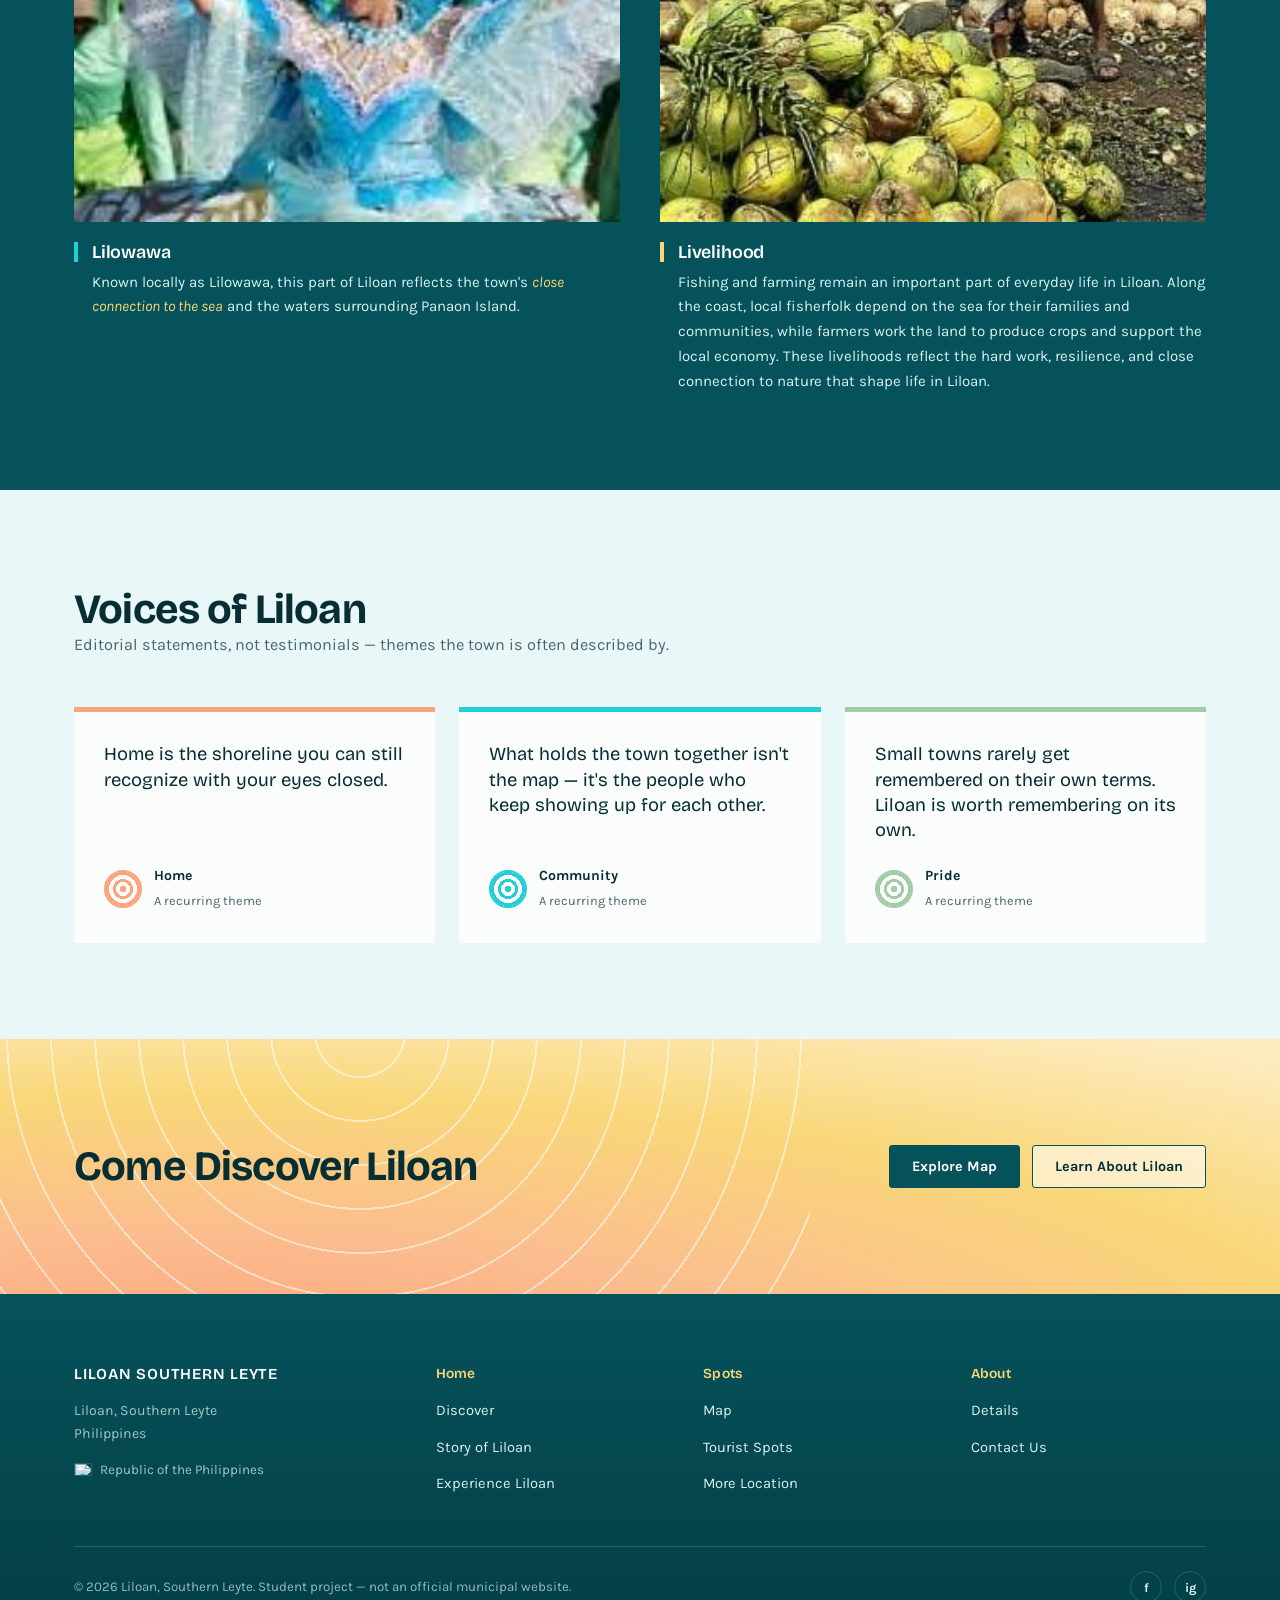
==== commit 64f4c0eb: "Updated Website" ====
--- a/index.html
+++ b/index.html
@@ -5,7 +5,7 @@
 <meta name="viewport" content="width=device-width, initial-scale=1.0">
 <!-- Page title: assignment requirement <title> -->
 <title>Liloan, Southern Leyte — My Hometown</title>
-<link rel="icon" href="assets/icons/favicon.svg" type="image/svg+xml">
+<link rel="icon" href="assets/icons/favicon.ico" type="image/svg+xml">
 <link rel="stylesheet" href="css/style.css">
 </head>
 <body>
@@ -56,7 +56,7 @@
   <div class="wrap">
    <div class="section-head">
 <h2>Discover Liloan</h2>
-<p>Beaches, hills, and everyday corners — or jump straight to the <a href="map.html">interactive map</a> to explore by location.</p>
+<p>Beaches, hills, and everyday corners — or jump straight to the <a href="map.html" style="color:#FCA47C">interactive map</a> to explore by location.</p>
 </div>
 
     <div class="discover-grid">
